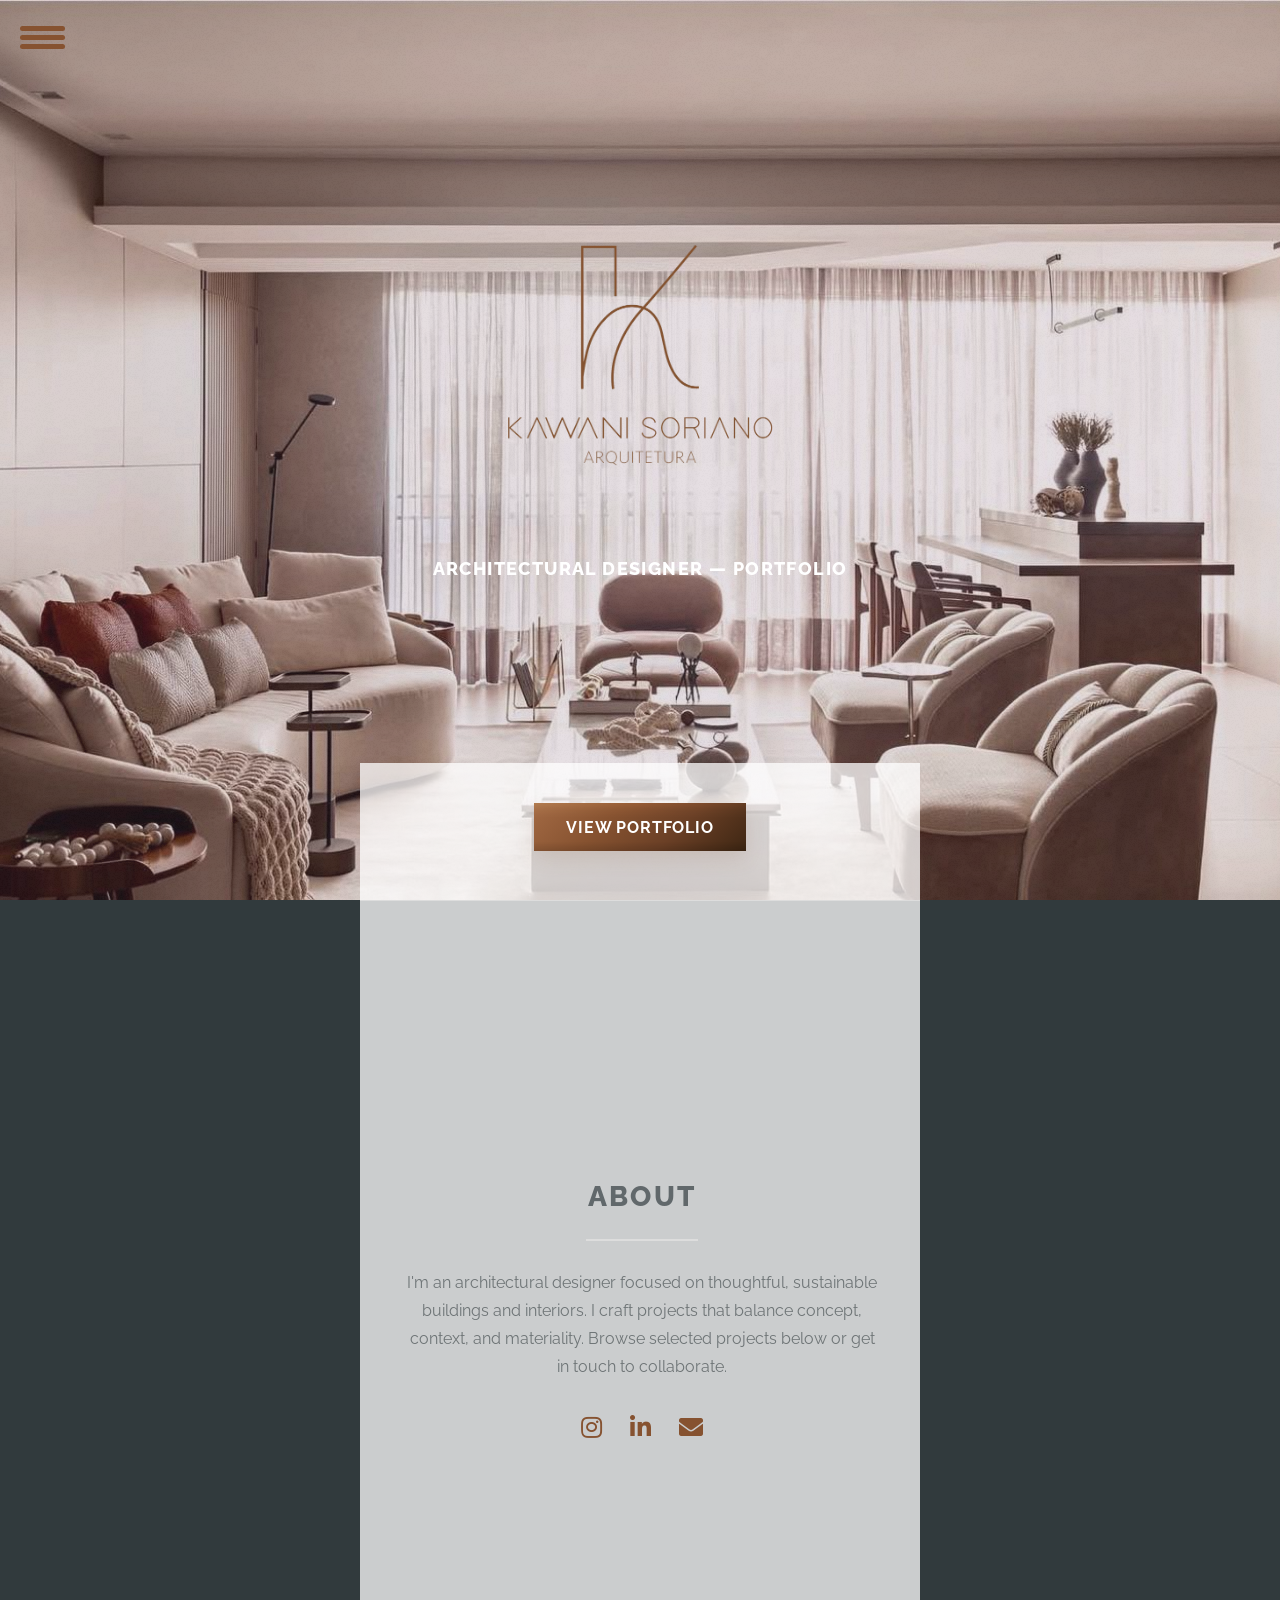
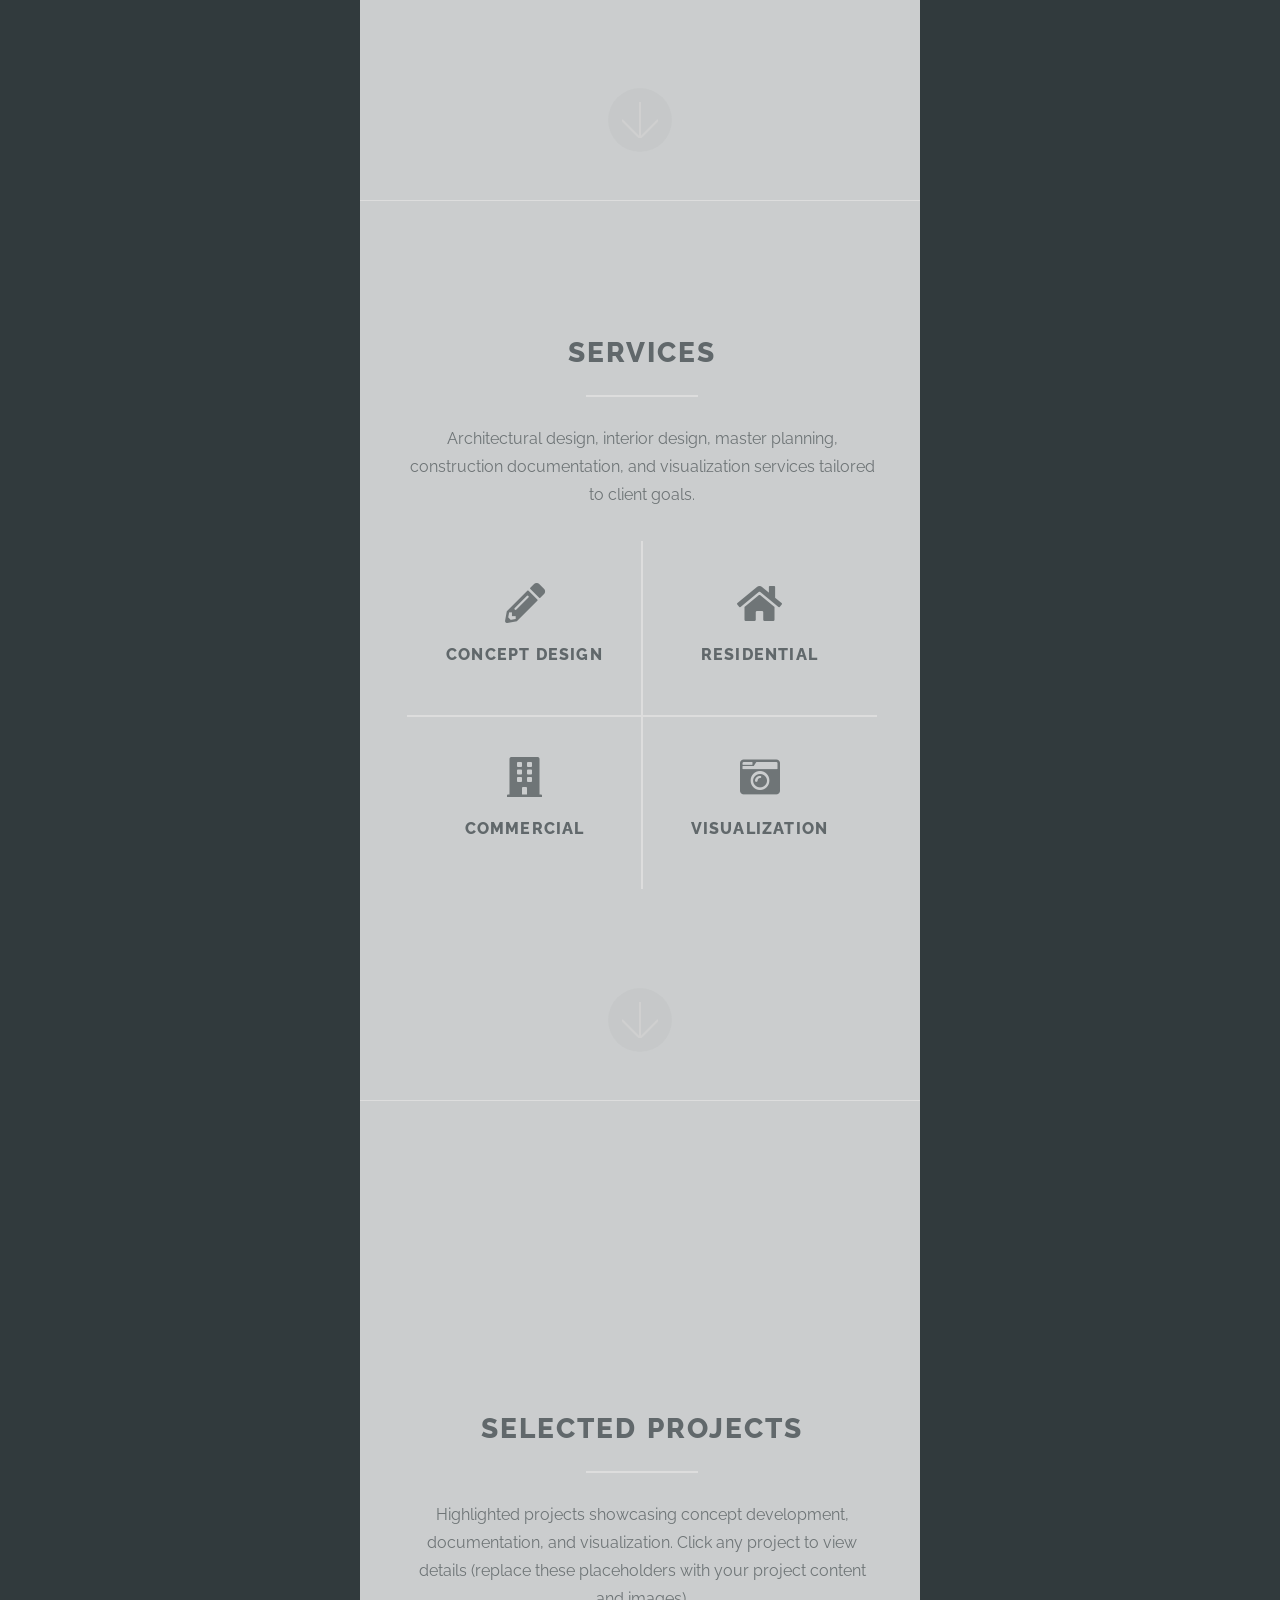
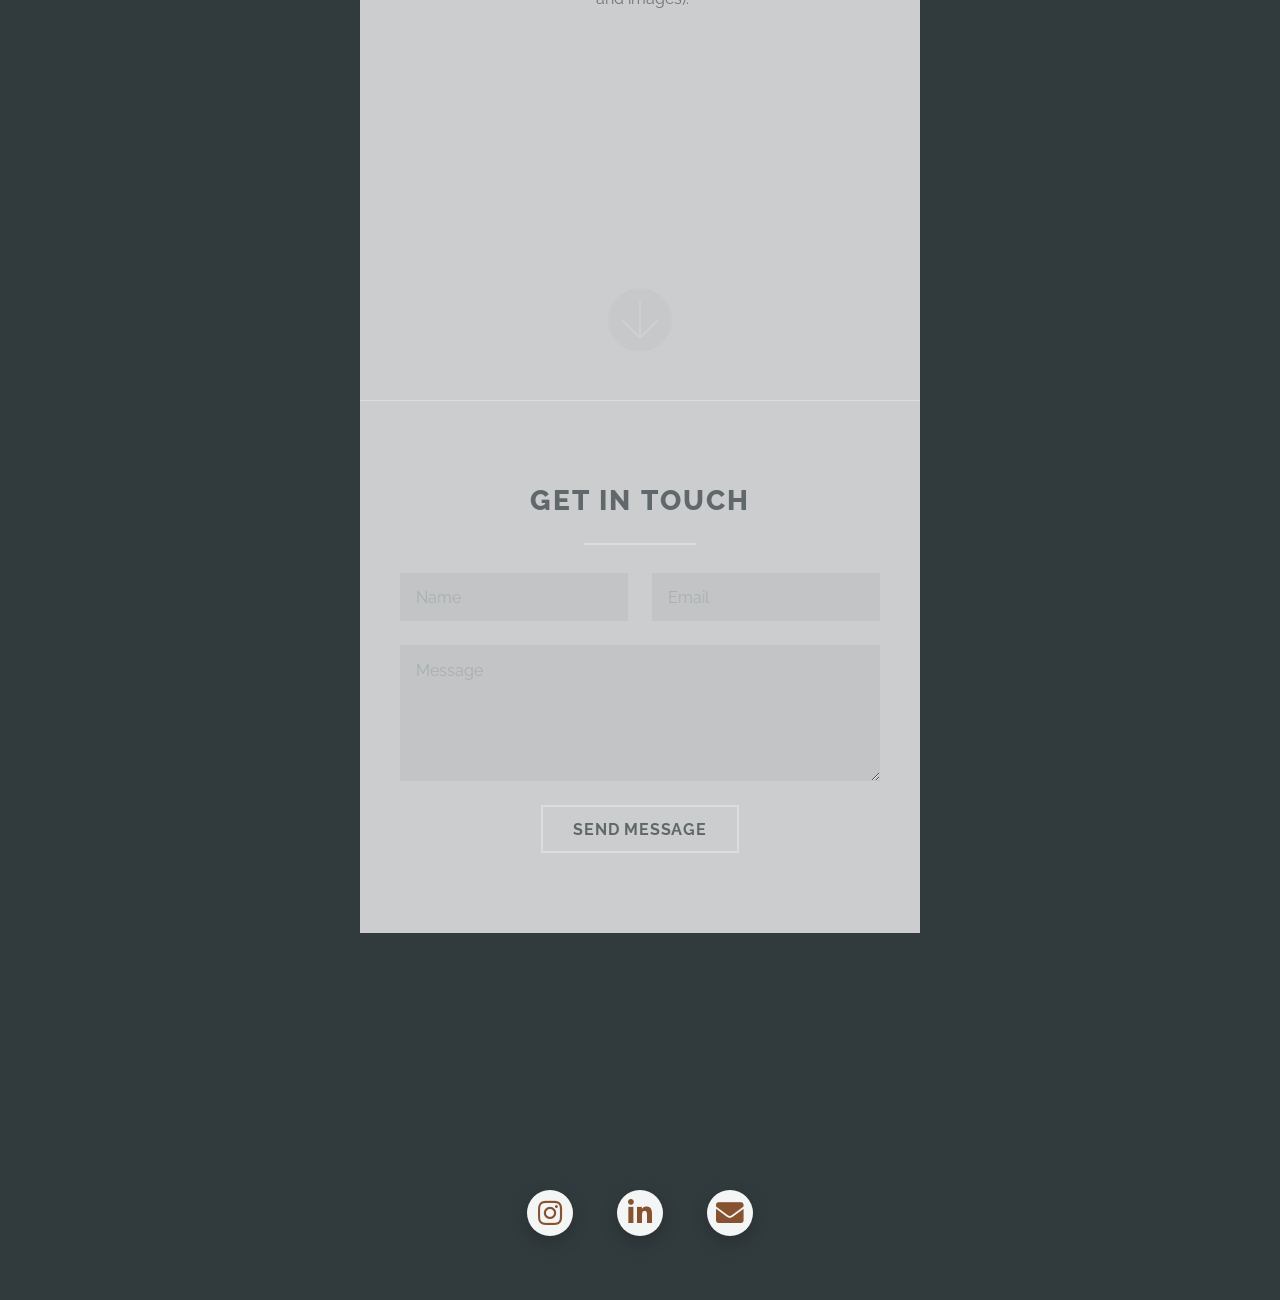
==== index.html @ 68c1e754 "Initial commit" ====
<!DOCTYPE HTML>
<!--
	Highlights by HTML5 UP
	html5up.net | @ajlkn
	Free for personal and commercial use under the CCA 3.0 license (html5up.net/license)
-->
<html>
	<head>
		<title>Kawani S. — Architecture Portfolio</title>
		<meta charset="utf-8" />
		<meta name="viewport" content="width=device-width, initial-scale=1, user-scalable=no" />
		<link rel="apple-touch-icon" sizes="180x180" href="/apple-touch-icon.png">
		<link rel="icon" type="image/png" sizes="32x32" href="/favicon-32x32.png">
		<link rel="icon" type="image/png" sizes="16x16" href="/favicon-16x16.png">
		<link rel="manifest" href="/site.webmanifest">
		<link rel="stylesheet" href="assets/css/main.css" />
	</head>
	<body class="is-preload">

		<!-- Top-left navigation (hamburger to expand) -->
		<div id="menu">
		  <div id="menu-bar" onclick="menuOnClick()">
		    <div id="bar1" class="bar"></div>
		    <div id="bar2" class="bar"></div>
		    <div id="bar3" class="bar"></div>
		  </div>
		  <nav class="nav" id="nav">
		    <ul>
		      <li><a href="#one">About</a></li>
		      <li><a href="#three">Projects</a></li>
		      <li><a href="#footer">Contacts</a></li>
		    </ul>
		  </nav>
		</div>

		<div class="menu-bg" id="menu-bg"></div>

		<!-- Header -->
			<section id="header">
				<header class="major">
					<img src="images/logo.png" alt="Kawani S. logo" class="logo" style="width:290px;max: width 290px;px;height:auto;" />
					<p>Architectural Designer — Portfolio</p>
				</header>
				<div class="container">
					<ul class="actions special">
						<li><a href="#one" class="button primary scrolly">View Portfolio</a></li>
					</ul>
				</div>
			</section>

		<!-- One -->
			<section id="one" class="main special">
				<div class="container">
					<span class="image fit primary"><img src="images/background2.jpeg" alt="" /></span>
					<div class="content">
						<header class="major">
							<h2>About</h2>
						</header>
						<p>I'm an architectural designer focused on thoughtful, sustainable buildings and interiors. I craft projects that balance concept, context, and materiality. Browse selected projects below or get in touch to collaborate.</p>
						<ul class="icons">
							<li><a href="https://www.instagram.com/kasorianoarquitetura/" class="icon brands alt fa-instagram" target="_blank" rel="noopener"><span class="label">Instagram</span></a></li>
							<li><a href="https://www.linkedin.com/in/kawani-s-4705ba17a/" class="icon brands alt fa-linkedin-in" target="_blank" rel="noopener"><span class="label">LinkedIn</span></a></li>
							<li><a href="mailto:kawanisorianoarquitetura@gmail.com" class="icon solid alt fa-envelope"><span class="label">Email</span></a></li>
						</ul>
					</div>
					<a href="#two" class="goto-next scrolly">Next</a>
				</div>
			</section>

		<!-- Two -->
			<section id="two" class="main special">
				<div class="container">
					<span class="image fit primary"><img src="images/background1.jpeg" alt="" /></span>
					<div class="content">
						<header class="major">
							<h2>Services</h2>
						</header>
						<p>Architectural design, interior design, master planning, construction documentation, and visualization services tailored to client goals.</p>
						<ul class="icons-grid">
							<li>
								<span class="icon solid major fa-pencil-alt"></span>
								<h3>Concept Design</h3>
							</li>
							<li>
								<span class="icon solid major fa-home"></span>
								<h3>Residential</h3>
							</li>
							<li>
								<span class="icon solid major fa-building"></span>
								<h3>Commercial</h3>
							</li>
							<li>
								<span class="icon solid major fa-camera-retro"></span>
								<h3>Visualization</h3>
							</li>
						</ul>
					</div>
					<a href="#three" class="goto-next scrolly">Next</a>
				</div>
			</section>

		<!-- Three -->
			<section id="three" class="main special">
				<div class="container">
					<span class="image fit primary"><img src="images/background3.jpeg" alt="" /></span>
					<div class="content">
						<header class="major">
							<h2>Selected Projects</h2>
						</header>
						<p>Highlighted projects showcasing concept development, documentation, and visualization. Click any project to view details (replace these placeholders with your project content and images).</p>
					</div>
					<a href="#footer" class="goto-next scrolly">Next</a>
				</div>
			</section>

		<!-- Four -->
		<!--
			<section id="four" class="main">
				<div class="container">
					<div class="content">
						<header class="major">
							<h2>Elements</h2>
						</header>
						<section>
							<h4>Text</h4>
							<p>This is <b>bold</b> and this is <strong>strong</strong>. This is <i>italic</i> and this is <em>emphasized</em>.
							This is <sup>superscript</sup> text and this is <sub>subscript</sub> text.
							This is <u>underlined</u> and this is code: <code>for (;;) { ... }</code>. Finally, <a href="#">this is a link</a>.</p>
							<hr />
							<header>
								<h4>Heading with a Subtitle</h4>
								<p>Lorem ipsum dolor sit amet nullam id egestas urna aliquam</p>
							</header>
							<p>Nunc lacinia ante nunc ac lobortis. Interdum adipiscing gravida odio porttitor sem non mi integer non faucibus ornare mi ut ante amet placerat aliquet. Volutpat eu sed ante lacinia sapien lorem accumsan varius montes viverra nibh in adipiscing blandit tempus accumsan.</p>
							<header>
								<h5>Heading with a Subtitle</h5>
								<p>Lorem ipsum dolor sit amet nullam id egestas urna aliquam</p>
							</header>
							<p>Nunc lacinia ante nunc ac lobortis. Interdum adipiscing gravida odio porttitor sem non mi integer non faucibus ornare mi ut ante amet placerat aliquet. Volutpat eu sed ante lacinia sapien lorem accumsan varius montes viverra nibh in adipiscing blandit tempus accumsan.</p>
							<hr />
							<h2>Heading Level 2</h2>
							<h3>Heading Level 3</h3>
							<h4>Heading Level 4</h4>
							<h5>Heading Level 5</h5>
							<h6>Heading Level 6</h6>
							<hr />
							<h5>Blockquote</h5>
							<blockquote>Fringilla nisl. Donec accumsan interdum nisi, quis tincidunt felis sagittis eget tempus euismod. Vestibulum ante ipsum primis in faucibus vestibulum. Blandit adipiscing eu felis iaculis volutpat ac adipiscing accumsan faucibus. Vestibulum ante ipsum primis in faucibus lorem ipsum dolor sit amet nullam adipiscing eu felis.</blockquote>
							<h5>Preformatted</h5>
							<pre><code>i = 0;

while (!deck.isInOrder()) {
  print 'Iteration ' + i;
  deck.shuffle();
  i++;
}

print 'It took ' + i + ' iterations to sort the deck.';</code></pre>
						</section>

						<section>
							<h4>Lists</h4>
							<div class="row">
								<div class="col-6 col-12-medium">
									<h5>Unordered</h5>
									<ul>
										<li>Dolor pulvinar etiam.</li>
										<li>Sagittis adipiscing.</li>
										<li>Felis enim feugiat.</li>
									</ul>
									<h5>Alternate</h5>
									<ul class="alt">
										<li>Dolor pulvinar etiam.</li>
										<li>Sagittis adipiscing.</li>
										<li>Felis enim feugiat.</li>
									</ul>
								</div>
								<div class="col-6 col-12-medium">
									<h5>Ordered</h5>
									<ol>
										<li>Dolor pulvinar etiam.</li>
										<li>Etiam vel felis viverra.</li>
										<li>Felis enim feugiat.</li>
										<li>Dolor pulvinar etiam.</li>
										<li>Etiam vel felis lorem.</li>
										<li>Felis enim et feugiat.</li>
									</ol>
									<h5>Icons</h5>
									<ul class="icons">
										<li><a href="#" class="icon brands fa-twitter"><span class="label">Twitter</span></a></li>
										<li><a href="#" class="icon brands fa-facebook-f"><span class="label">Facebook</span></a></li>
										<li><a href="#" class="icon brands fa-instagram"><span class="label">Instagram</span></a></li>
										<li><a href="#" class="icon brands fa-github"><span class="label">Github</span></a></li>
									</ul>
								</div>
							</div>
							<h5>Actions</h5>
							<ul class="actions">
								<li><a href="#" class="button primary">Default</a></li>
								<li><a href="#" class="button">Default</a></li>
							</ul>
							<ul class="actions small">
								<li><a href="#" class="button primary small">Small</a></li>
								<li><a href="#" class="button small">Small</a></li>
							</ul>
							<div class="row">
								<div class="col-6 col-12-small">
									<ul class="actions stacked">
										<li><a href="#" class="button primary">Default</a></li>
										<li><a href="#" class="button">Default</a></li>
									</ul>
								</div>
								<div class="col-6 col-12-small">
									<ul class="actions stacked">
										<li><a href="#" class="button primary small">Small</a></li>
										<li><a href="#" class="button small">Small</a></li>
									</ul>
								</div>
								<div class="col-6 col-12-small">
									<ul class="actions stacked">
										<li><a href="#" class="button primary fit">Default</a></li>
										<li><a href="#" class="button fit">Default</a></li>
									</ul>
								</div>
								<div class="col-6 col-12-small">
									<ul class="actions stacked">
										<li><a href="#" class="button primary small fit">Small</a></li>
										<li><a href="#" class="button small fit">Small</a></li>
									</ul>
								</div>
							</div>
						</section>

						<section>
							<h4>Table</h4>
							<h5>Default</h5>
							<div class="table-wrapper">
								<table>
									<thead>
										<tr>
											<th>Name</th>
											<th>Description</th>
											<th>Price</th>
										</tr>
									</thead>
									<tbody>
										<tr>
											<td>Item One</td>
											<td>Ante turpis integer aliquet porttitor.</td>
											<td>29.99</td>
										</tr>
										<tr>
											<td>Item Two</td>
											<td>Vis ac commodo adipiscing arcu aliquet.</td>
											<td>19.99</td>
										</tr>
										<tr>
											<td>Item Three</td>
											<td> Morbi faucibus arcu accumsan lorem.</td>
											<td>29.99</td>
										</tr>
										<tr>
											<td>Item Four</td>
											<td>Vitae integer tempus condimentum.</td>
											<td>19.99</td>
										</tr>
										<tr>
											<td>Item Five</td>
											<td>Ante turpis integer aliquet porttitor.</td>
											<td>29.99</td>
										</tr>
									</tbody>
									<tfoot>
										<tr>
											<td colspan="2"></td>
											<td>100.00</td>
										</tr>
									</tfoot>
								</table>
							</div>

							<h5>Alternate</h5>
							<div class="table-wrapper">
								<table class="alt">
									<thead>
										<tr>
											<th>Name</th>
											<th>Description</th>
											<th>Price</th>
										</tr>
									</thead>
									<tbody>
										<tr>
											<td>Item One</td>
											<td>Ante turpis integer aliquet porttitor.</td>
											<td>29.99</td>
										</tr>
										<tr>
											<td>Item Two</td>
											<td>Vis ac commodo adipiscing arcu aliquet.</td>
											<td>19.99</td>
										</tr>
										<tr>
											<td>Item Three</td>
											<td> Morbi faucibus arcu accumsan lorem.</td>
											<td>29.99</td>
										</tr>
										<tr>
											<td>Item Four</td>
											<td>Vitae integer tempus condimentum.</td>
											<td>19.99</td>
										</tr>
										<tr>
											<td>Item Five</td>
											<td>Ante turpis integer aliquet porttitor.</td>
											<td>29.99</td>
										</tr>
									</tbody>
									<tfoot>
										<tr>
											<td colspan="2"></td>
											<td>100.00</td>
										</tr>
									</tfoot>
								</table>
							</div>
						</section>

						<section>
							<h4>Buttons</h4>
							<ul class="actions">
								<li><a href="#" class="button primary">Primary</a></li>
								<li><a href="#" class="button">Default</a></li>
							</ul>
							<ul class="actions">
								<li><a href="#" class="button">Default</a></li>
								<li><a href="#" class="button small">Small</a></li>
							</ul>
							<ul class="actions fit">
								<li><a href="#" class="button primary fit">Fit</a></li>
								<li><a href="#" class="button fit">Fit</a></li>
							</ul>
							<ul class="actions fit small">
								<li><a href="#" class="button primary fit small">Fit + Small</a></li>
								<li><a href="#" class="button fit small">Fit + Small</a></li>
							</ul>
							<ul class="actions">
								<li><a href="#" class="button primary icon solid fa-download">Icon</a></li>
								<li><a href="#" class="button icon solid fa-download">Icon</a></li>
							</ul>
							<ul class="actions">
								<li><span class="button primary disabled">Disabled</span></li>
								<li><span class="button disabled">Disabled</span></li>
							</ul>
						</section>

						<section>
							<h4>Form</h4>
							<form method="post" action="#">
								<div class="row gtr-uniform">
									<div class="col-6 col-12-xsmall">
										<input type="text" name="demo-name" id="demo-name" value="" placeholder="Name" />
									</div>
									<div class="col-6 col-12-xsmall">
										<input type="email" name="demo-email" id="demo-email" value="" placeholder="Email" />
									</div>
									<div class="col-12">
										<select name="demo-category" id="demo-category">
											<option value="">- Category -</option>
											<option value="1">Manufacturing</option>
											<option value="1">Shipping</option>
											<option value="1">Administration</option>
											<option value="1">Human Resources</option>
										</select>
									</div>
									<div class="col-4 col-12-small">
										<input type="radio" id="demo-priority-low" name="demo-priority" checked>
										<label for="demo-priority-low">Low</label>
									</div>
									<div class="col-4 col-12-small">
										<input type="radio" id="demo-priority-normal" name="demo-priority">
										<label for="demo-priority-normal">Normal</label>
									</div>
									<div class="col-4 col-12-small">
										<input type="radio" id="demo-priority-high" name="demo-priority">
										<label for="demo-priority-high">High</label>
									</div>
									<div class="col-6 col-12-small">
										<input type="checkbox" id="demo-copy" name="demo-copy">
										<label for="demo-copy">Email me a copy</label>
									</div>
									<div class="col-6 col-12-small">
										<input type="checkbox" id="demo-human" name="demo-human" checked>
										<label for="demo-human">Not a robot</label>
									</div>
									<div class="col-12">
										<textarea name="demo-message" id="demo-message" placeholder="Enter your message" rows="6"></textarea>
									</div>
									<div class="col-12">
										<ul class="actions">
											<li><input type="submit" value="Send Message" class="primary" /></li>
											<li><input type="reset" value="Reset" /></li>
										</ul>
									</div>
								</div>
							</form>
						</section>

						<section>
							<h4>Image</h4>
							<h5>Fit</h5>
							<div class="box alt">
								<div class="row gtr-uniform gtr-50">
									<div class="col-12"><span class="image fit"><img src="images/pic04.jpg" alt="" /></span></div>
									<div class="col-4"><span class="image fit"><img src="images/pic04.jpg" alt="" /></span></div>
									<div class="col-4"><span class="image fit"><img src="images/pic04.jpg" alt="" /></span></div>
									<div class="col-4"><span class="image fit"><img src="images/pic04.jpg" alt="" /></span></div>
									<div class="col-4"><span class="image fit"><img src="images/pic04.jpg" alt="" /></span></div>
									<div class="col-4"><span class="image fit"><img src="images/pic04.jpg" alt="" /></span></div>
									<div class="col-4"><span class="image fit"><img src="images/pic04.jpg" alt="" /></span></div>
									<div class="col-4"><span class="image fit"><img src="images/pic04.jpg" alt="" /></span></div>
									<div class="col-4"><span class="image fit"><img src="images/pic04.jpg" alt="" /></span></div>
									<div class="col-4"><span class="image fit"><img src="images/pic04.jpg" alt="" /></span></div>
								</div>
							</div>
							<h5>Left &amp; Right</h5>
							<p><span class="image left"><img src="images/pic05.jpg" alt="" /></span>Fringilla nisl. Donec accumsan interdum nisi, quis tincidunt felis sagittis eget. tempus euismod. Vestibulum ante ipsum primis in faucibus vestibulum. Blandit adipiscing eu felis iaculis volutpat ac adipiscing accumsan eu faucibus. Integer ac pellentesque praesent tincidunt felis sagittis eget. tempus euismod. Vestibulum ante ipsum primis in faucibus vestibulum. Blandit adipiscing eu felis iaculis volutpat ac adipiscing accumsan eu faucibus. Integer ac pellentesque praesent. Donec accumsan interdum nisi, quis tincidunt felis sagittis eget. tempus euismod. Vestibulum ante ipsum primis in faucibus vestibulum. Blandit adipiscing eu felis iaculis volutpat ac adipiscing accumsan eu faucibus. Integer ac pellentesque praesent tincidunt felis sagittis eget. tempus euismod. Vestibulum ante ipsum primis in faucibus vestibulum. Blandit adipiscing eu felis iaculis volutpat ac adipiscing accumsan eu faucibus. Integer ac pellentesque praesent.</p>
							<p><span class="image right"><img src="images/pic05.jpg" alt="" /></span>Fringilla nisl. Donec accumsan interdum nisi, quis tincidunt felis sagittis eget. tempus euismod. Vestibulum ante ipsum primis in faucibus vestibulum. Blandit adipiscing eu felis iaculis volutpat ac adipiscing accumsan eu faucibus. Integer ac pellentesque praesent tincidunt felis sagittis eget. tempus euismod. Vestibulum ante ipsum primis in faucibus vestibulum. Blandit adipiscing eu felis iaculis volutpat ac adipiscing accumsan eu faucibus. Integer ac pellentesque praesent. Donec accumsan interdum nisi, quis tincidunt felis sagittis eget. tempus euismod. Vestibulum ante ipsum primis in faucibus vestibulum. Blandit adipiscing eu felis iaculis volutpat ac adipiscing accumsan eu faucibus. Integer ac pellentesque praesent tincidunt felis sagittis eget. tempus euismod. Vestibulum ante ipsum primis in faucibus vestibulum. Blandit adipiscing eu felis iaculis volutpat ac adipiscing accumsan eu faucibus. Integer ac pellentesque praesent.</p>
						</section>

					</div>
					<a href="#footer" class="goto-next scrolly">Next</a>
				</div>
			</section>
		-->

		<!-- Footer -->
			<section id="footer">
				<div class="container">
					<header class="major">
						<h2>Get in touch</h2>
					</header>
					<form method="POST" action="https://formspree.io/f/mbdlnwde">
						<div class="row gtr-uniform">
							<div class="col-6 col-12-xsmall"><input type="text" name="name" id="name" placeholder="Name" required /></div>
							<div class="col-6 col-12-xsmall"><input type="email" name="email" id="email" placeholder="Email" required /></div>
							<div class="col-12"><textarea name="message" id="message" placeholder="Message" rows="4" required></textarea></div>
							<div class="col-12">
								<ul class="actions special">
									<li><input type="submit" value="Send Message" class="primary" /></li>
								</ul>
							</div>
						</div>
					</form>
				</div>
					<footer>
					<ul class="icons">
						<li><a href="https://www.instagram.com/kasorianoarquitetura/" class="icon brands alt fa-instagram" target="_blank" rel="noopener"><span class="label">Instagram</span></a></li>
						<li><a href="https://www.linkedin.com/in/kawani-s-4705ba17a/" class="icon brands alt fa-linkedin-in" target="_blank" rel="noopener"><span class="label">LinkedIn</span></a></li>
						<li><a href="mailto:kawanisorianoarquitetura@gmail.com" class="icon solid alt fa-envelope"><span class="label">Email</span></a></li>
					</ul>
					<ul class="copyright">
					
				</footer>
			</section>

		<!-- Scripts -->
			<script src="assets/js/jquery.min.js"></script>
			<script src="assets/js/jquery.scrollex.min.js"></script>
			<script src="assets/js/jquery.scrolly.min.js"></script>
			<script src="assets/js/browser.min.js"></script>
			<script src="assets/js/breakpoints.min.js"></script>
			<script src="assets/js/util.js"></script>
			<script src="assets/js/main.js"></script>

	</body>
</html>
---- assets/css/main.css ----
@import url("fontawesome-all.min.css");
@import url("https://fonts.googleapis.com/css?family=Raleway:400,400italic,700,800");

/*
	Highlights by HTML5 UP
	html5up.net | @ajlkn
	Free for personal and commercial use under the CCA 3.0 license (html5up.net/license)
*/

html, body, div, span, applet, object,
iframe, h1, h2, h3, h4, h5, h6, p, blockquote,
pre, a, abbr, acronym, address, big, cite,
code, del, dfn, em, img, ins, kbd, q, s, samp,
small, strike, strong, sub, sup, tt, var, b,
u, i, center, dl, dt, dd, ol, ul, li, fieldset,
form, label, legend, table, caption, tbody,
tfoot, thead, tr, th, td, article, aside,
canvas, details, embed, figure, figcaption,
footer, header, hgroup, menu, nav, output, ruby,
section, summary, time, mark, audio, video {
	margin: 0;
	padding: 0;
	border: 0;
	font-size: 100%;
	font: inherit;
	vertical-align: baseline;}

article, aside, details, figcaption, figure,
footer, header, hgroup, menu, nav, section {
	display: block;}

body {
	line-height: 1;
}

/* Footer social icons: high contrast circular buttons */
section#footer footer ul.icons {
	text-align: center;
	margin-top: 1rem;
}
section#footer footer ul.icons li {
	display: inline-block;
	margin: 0 0.5rem;
}
section#footer footer ul.icons a {
	display: inline-flex;
	align-items: center;
	justify-content: center;
	width: 46px;
	height: 46px;
	border-radius: 50%;
	background: rgba(255,255,255,0.95);
	color: #865230; /* brand brown for the icon */
	box-shadow: 0 6px 18px rgba(0,0,0,0.18);
	font-size: 1.15rem;
	transition: transform 0.18s ease, box-shadow 0.18s ease, background 0.18s ease;
}
section#footer footer ul.icons a:hover,
section#footer footer ul.icons a:focus {
	transform: translateY(-4px);
	box-shadow: 0 10px 26px rgba(0,0,0,0.22);
	background: #ffffff;
	color: #5a2f1d;
}
section#footer footer ul.icons a .label { display: none; }


ol, ul {
	list-style: none;
}

blockquote, q {
	quotes: none;
}

	blockquote:before, blockquote:after, q:before, q:after {
		content: '';
		content: none;
	}


table {
	border-collapse: collapse;
	border-spacing: 0;
}

body {
	-webkit-text-size-adjust: none;
}

mark {
	background-color: transparent;
	color: inherit;
}

input::-moz-focus-inner {
	border: 0;
	padding: 0;
}

input, select, textarea {
	-moz-appearance: none;
	-webkit-appearance: none;
	-ms-appearance: none;
	appearance: none;
}

/* Basic */

	html {
		box-sizing: border-box;
	}

	*, *:before, *:after {
		box-sizing: inherit;
	}

	html {
		background-color: #313a3d;
		background-attachment: fixed,						fixed;
		background-image: url("images/overlay.png"), url("../../images/background2.jpeg");
		background-position: top left,					center center;
		background-repeat: repeat,						none;
		background-size: auto,						cover;
	}

	html.is-preload *, html.is-preload *:before, html.is-preload *:after {
		-moz-animation: none !important;
		-webkit-animation: none !important;
		-ms-animation: none !important;
		animation: none !important;
		-moz-transition: none !important;
		-webkit-transition: none !important;
		-ms-transition: none !important;
		transition: none !important;
	}

	html.is-touch {
		height: 100vh;
		overflow: hidden;
	}

		html.is-touch #wrapper {
			-webkit-backface-visibility: hidden;
			-webkit-overflow-scrolling: touch;
			-webkit-transform: translate3d(0, 0, 0);
			height: 100vh;
			overflow: auto;
		}

	body, input, select, textarea {
		color: #6f7577;
		font-family: "Raleway", "Helvetica", sans-serif;
		font-size: 15pt;
		font-weight: 400;
		line-height: 1.75em;
	}

	a {
		-moz-transition: color 0.2s ease-in-out, border-bottom-color 0.2s ease-in-out;
		-webkit-transition: color 0.2s ease-in-out, border-bottom-color 0.2s ease-in-out;
		-ms-transition: color 0.2s ease-in-out, border-bottom-color 0.2s ease-in-out;
		transition: color 0.2s ease-in-out, border-bottom-color 0.2s ease-in-out;
		border-bottom: dotted 1px;
		color: #865230;
		text-decoration: none;
	}

		a:hover {
			border-bottom-color: transparent !important;
			color: #865230 !important;
			text-decoration: none;
		}

	strong, b {
		color: #61686b;
		font-weight: 700;
	}

	em, i {
		font-style: italic;
	}

	p {
		margin: 0 0 2em 0;
	}

	h1, h2, h3, h4, h5, h6 {
		color: #61686b;
		font-weight: 800;
		letter-spacing: 0.075em;
		line-height: 1em;
		margin: 0 0 1em 0;
		text-transform: uppercase;
	}

		h1 a, h2 a, h3 a, h4 a, h5 a, h6 a {
			color: inherit;
			text-decoration: none;
		}

	h2 {
		font-size: 1.75em;
		line-height: 1.5em;
	}

	h3 {
		font-size: 1em;
		line-height: 1.5em;
	}

	h4 {
		font-size: 0.9em;
		line-height: 1.5em;
	}

	h5 {
		font-size: 0.8em;
		line-height: 1.5em;
	}

	h6 {
		font-size: 0.7em;
		line-height: 1.5em;
	}

	sub {
		font-size: 0.8em;
		position: relative;
		top: 0.5em;
	}

	sup {
		font-size: 0.8em;
		position: relative;
		top: -0.5em;
	}

	hr {
		border: 0;
		border-bottom: solid 1px #dddddd;
		margin: 2em 0;
	}

		hr.major {
			margin: 3em 0;
		}

	blockquote {
		border-left: solid 6px #dddddd;
		font-style: italic;
		margin: 0 0 2em 0;
		padding: 0.5em 0 0.5em 1.5em;
	}

	code {
		background: rgba(144, 144, 144, 0.075);
		font-family: "Courier New", monospace;
		font-size: 0.9em;
		margin: 0 0.25em;
		padding: 0.25em 0.65em;
	}

	pre {
		-webkit-overflow-scrolling: touch;
		font-family: "Courier New", monospace;
		font-size: 0.9em;
		margin: 0 0 2em 0;
	}

		pre code {
			display: block;
			line-height: 1.75em;
			padding: 1em 1.5em;
			overflow-x: auto;
		}

	.align-left {
		text-align: left;
	}

	.align-center {
		text-align: center;
	}

	.align-right {
		text-align: right;
	}

/* Container */

	.container {
		margin: 0 auto;
		max-width: calc(100% - 4em);
		width: 35em;
	}

		.container.xsmall {
			width: 8.75em;
		}

		.container.small {
			width: 17.5em;
		}

		.container.medium {
			width: 26.25em;
		}

		.container.large {
			width: 43.75em;
		}

		.container.xlarge {
			width: 52.5em;
		}

		.container.max {
			width: 100%;
		}

		@media screen and (max-width: 980px) {

			.container {
				width: 80% !important;
				max-width: 100% !important;
			}

		}

		@media screen and (max-width: 480px) {

			.container {
				width: 100% !important;
			}

		}

/* Row */

	.row {
		display: flex;
		flex-wrap: wrap;
		box-sizing: border-box;
		align-items: stretch;
	}

		.row > * {
			box-sizing: border-box;
		}

		.row.gtr-uniform > * > :last-child {
			margin-bottom: 0;
		}

		.row.aln-left {
			justify-content: flex-start;
		}

		.row.aln-center {
			justify-content: center;
		}

		.row.aln-right {
			justify-content: flex-end;
		}

		.row.aln-top {
			align-items: flex-start;
		}

		.row.aln-middle {
			align-items: center;
		}

		.row.aln-bottom {
			align-items: flex-end;
		}

		.row > .imp {
			order: -1;
		}

		.row > .col-1 {
			width: 8.33333%;
		}

		.row > .off-1 {
			margin-left: 8.33333%;
		}

		.row > .col-2 {
			width: 16.66667%;
		}

		.row > .off-2 {
			margin-left: 16.66667%;
		}

		.row > .col-3 {
			width: 25%;
		}

		.row > .off-3 {
			margin-left: 25%;
		}

		.row > .col-4 {
			width: 33.33333%;
		}

		.row > .off-4 {
			margin-left: 33.33333%;
		}

		.row > .col-5 {
			width: 41.66667%;
		}

		.row > .off-5 {
			margin-left: 41.66667%;
		}

		.row > .col-6 {
			width: 50%;
		}

/* Logo sizing */
header.major .logo {
	display: block;
	max-width: 360px;
	width: 70%;
	height: auto;
	margin: 0 auto 0.5em auto;
}

		.row > .off-6 {
			margin-left: 50%;
		}

		.row > .col-7 {
			width: 58.33333%;
		}

		.row > .off-7 {
			margin-left: 58.33333%;
		}

		.row > .col-8 {
			width: 66.66667%;
		}

		.row > .off-8 {
			margin-left: 66.66667%;
		}

		.row > .col-9 {
			width: 75%;
		}

		.row > .off-9 {
			margin-left: 75%;
		}

		.row > .col-10 {
			width: 83.33333%;
		}

		.row > .off-10 {
			margin-left: 83.33333%;
		}

		.row > .col-11 {
			width: 91.66667%;
		}

		.row > .off-11 {
			margin-left: 91.66667%;
		}

		.row > .col-12 {
			width: 100%;
		}

		.row > .off-12 {
			margin-left: 100%;
		}

		.row.gtr-0 {
			margin-top: 0;
			margin-left: 0em;
		}

			.row.gtr-0 > * {
				padding: 0 0 0 0em;
			}

			.row.gtr-0.gtr-uniform {
				margin-top: 0em;
			}

				.row.gtr-0.gtr-uniform > * {
					padding-top: 0em;
				}

		.row.gtr-25 {
			margin-top: 0;
			margin-left: -0.375em;
		}

			.row.gtr-25 > * {
				padding: 0 0 0 0.375em;
			}

			.row.gtr-25.gtr-uniform {
				margin-top: -0.375em;
			}

				.row.gtr-25.gtr-uniform > * {
					padding-top: 0.375em;
				}

		.row.gtr-50 {
			margin-top: 0;
			margin-left: -0.75em;
		}

			.row.gtr-50 > * {
				padding: 0 0 0 0.75em;
			}

			.row.gtr-50.gtr-uniform {
				margin-top: -0.75em;
			}

				.row.gtr-50.gtr-uniform > * {
					padding-top: 0.75em;
				}

		.row {
			margin-top: 0;
			margin-left: -1.5em;
		}

			.row > * {
				padding: 0 0 0 1.5em;
			}

			.row.gtr-uniform {
				margin-top: -1.5em;
			}

				.row.gtr-uniform > * {
					padding-top: 1.5em;
				}

		.row.gtr-150 {
			margin-top: 0;
			margin-left: -2.25em;
		}

			.row.gtr-150 > * {
				padding: 0 0 0 2.25em;
			}

			.row.gtr-150.gtr-uniform {
				margin-top: -2.25em;
			}

				.row.gtr-150.gtr-uniform > * {
					padding-top: 2.25em;
				}

		.row.gtr-200 {
			margin-top: 0;
			margin-left: -3em;
		}

			.row.gtr-200 > * {
				padding: 0 0 0 3em;
			}

			.row.gtr-200.gtr-uniform {
				margin-top: -3em;
			}

				.row.gtr-200.gtr-uniform > * {
					padding-top: 3em;
				}

		@media screen and (max-width: 1680px) {

			.row {
				display: flex;
				flex-wrap: wrap;
				box-sizing: border-box;
				align-items: stretch;
			}

				.row > * {
					box-sizing: border-box;
				}

				.row.gtr-uniform > * > :last-child {
					margin-bottom: 0;
				}

				.row.aln-left {
					justify-content: flex-start;
				}

				.row.aln-center {
					justify-content: center;
				}

				.row.aln-right {
					justify-content: flex-end;
				}

				.row.aln-top {
					align-items: flex-start;
				}

				.row.aln-middle {
					align-items: center;
				}

				.row.aln-bottom {
					align-items: flex-end;
				}

				.row > .imp-large {
					order: -1;
				}

				.row > .col-1-large {
					width: 8.33333%;
				}

				.row > .off-1-large {
					margin-left: 8.33333%;
				}

				.row > .col-2-large {
					width: 16.66667%;
				}

				.row > .off-2-large {
					margin-left: 16.66667%;
				}

				.row > .col-3-large {
					width: 25%;
				}

				.row > .off-3-large {
					margin-left: 25%;
				}

				.row > .col-4-large {
					width: 33.33333%;
				}

				.row > .off-4-large {
					margin-left: 33.33333%;
				}

				.row > .col-5-large {
					width: 41.66667%;
				}

				.row > .off-5-large {
					margin-left: 41.66667%;
				}

				.row > .col-6-large {
					width: 50%;
				}

				.row > .off-6-large {
					margin-left: 50%;
				}

				.row > .col-7-large {
					width: 58.33333%;
				}

				.row > .off-7-large {
					margin-left: 58.33333%;
				}

				.row > .col-8-large {
					width: 66.66667%;
				}

				.row > .off-8-large {
					margin-left: 66.66667%;
				}

				.row > .col-9-large {
					width: 75%;
				}

				.row > .off-9-large {
					margin-left: 75%;
				}

				.row > .col-10-large {
					width: 83.33333%;
				}

				.row > .off-10-large {
					margin-left: 83.33333%;
				}

				.row > .col-11-large {
					width: 91.66667%;
				}

				.row > .off-11-large {
					margin-left: 91.66667%;
				}

				.row > .col-12-large {
					width: 100%;
				}

				.row > .off-12-large {
					margin-left: 100%;
				}

				.row.gtr-0 {
					margin-top: 0;
					margin-left: 0em;
				}

					.row.gtr-0 > * {
						padding: 0 0 0 0em;
					}

					.row.gtr-0.gtr-uniform {
						margin-top: 0em;
					}

						.row.gtr-0.gtr-uniform > * {
							padding-top: 0em;
						}

				.row.gtr-25 {
					margin-top: 0;
					margin-left: -0.375em;
				}

					.row.gtr-25 > * {
						padding: 0 0 0 0.375em;
					}

					.row.gtr-25.gtr-uniform {
						margin-top: -0.375em;
					}

						.row.gtr-25.gtr-uniform > * {
							padding-top: 0.375em;
						}

				.row.gtr-50 {
					margin-top: 0;
					margin-left: -0.75em;
				}

					.row.gtr-50 > * {
						padding: 0 0 0 0.75em;
					}

					.row.gtr-50.gtr-uniform {
						margin-top: -0.75em;
					}

						.row.gtr-50.gtr-uniform > * {
							padding-top: 0.75em;
						}

				.row {
					margin-top: 0;
					margin-left: -1.5em;
				}

					.row > * {
						padding: 0 0 0 1.5em;
					}

					.row.gtr-uniform {
						margin-top: -1.5em;
					}

						.row.gtr-uniform > * {
							padding-top: 1.5em;
						}

				.row.gtr-150 {
					margin-top: 0;
					margin-left: -2.25em;
				}

					.row.gtr-150 > * {
						padding: 0 0 0 2.25em;
					}

					.row.gtr-150.gtr-uniform {
						margin-top: -2.25em;
					}

						.row.gtr-150.gtr-uniform > * {
							padding-top: 2.25em;
						}

				.row.gtr-200 {
					margin-top: 0;
					margin-left: -3em;
				}

					.row.gtr-200 > * {
						padding: 0 0 0 3em;
					}

					.row.gtr-200.gtr-uniform {
						margin-top: -3em;
					}

						.row.gtr-200.gtr-uniform > * {
							padding-top: 3em;
						}

		}

		@media screen and (max-width: 980px) {

			.row {
				display: flex;
				flex-wrap: wrap;
				box-sizing: border-box;
				align-items: stretch;
			}

				.row > * {
					box-sizing: border-box;
				}

				.row.gtr-uniform > * > :last-child {
					margin-bottom: 0;
				}

				.row.aln-left {
					justify-content: flex-start;
				}

				.row.aln-center {
					justify-content: center;
				}

				.row.aln-right {
					justify-content: flex-end;
				}

				.row.aln-top {
					align-items: flex-start;
				}

				.row.aln-middle {
					align-items: center;
				}

				.row.aln-bottom {
					align-items: flex-end;
				}

				.row > .imp-medium {
					order: -1;
				}

				.row > .col-1-medium {
					width: 8.33333%;
				}

				.row > .off-1-medium {
					margin-left: 8.33333%;
				}

				.row > .col-2-medium {
					width: 16.66667%;
				}

				.row > .off-2-medium {
					margin-left: 16.66667%;
				}

				.row > .col-3-medium {
					width: 25%;
				}

				.row > .off-3-medium {
					margin-left: 25%;
				}

				.row > .col-4-medium {
					width: 33.33333%;
				}

				.row > .off-4-medium {
					margin-left: 33.33333%;
				}

				.row > .col-5-medium {
					width: 41.66667%;
				}

				.row > .off-5-medium {
					margin-left: 41.66667%;
				}

				.row > .col-6-medium {
					width: 50%;
				}

				.row > .off-6-medium {
					margin-left: 50%;
				}

				.row > .col-7-medium {
					width: 58.33333%;
				}

				.row > .off-7-medium {
					margin-left: 58.33333%;
				}

				.row > .col-8-medium {
					width: 66.66667%;
				}

				.row > .off-8-medium {
					margin-left: 66.66667%;
				}

				.row > .col-9-medium {
					width: 75%;
				}

				.row > .off-9-medium {
					margin-left: 75%;
				}

				.row > .col-10-medium {
					width: 83.33333%;
				}

				.row > .off-10-medium {
					margin-left: 83.33333%;
				}

				.row > .col-11-medium {
					width: 91.66667%;
				}

				.row > .off-11-medium {
					margin-left: 91.66667%;
				}

				.row > .col-12-medium {
					width: 100%;
				}

				.row > .off-12-medium {
					margin-left: 100%;
				}

				.row.gtr-0 {
					margin-top: 0;
					margin-left: 0em;
				}

					.row.gtr-0 > * {
						padding: 0 0 0 0em;
					}

					.row.gtr-0.gtr-uniform {
						margin-top: 0em;
					}

						.row.gtr-0.gtr-uniform > * {
							padding-top: 0em;
						}

				.row.gtr-25 {
					margin-top: 0;
					margin-left: -0.375em;
				}

					.row.gtr-25 > * {
						padding: 0 0 0 0.375em;
					}

					.row.gtr-25.gtr-uniform {
						margin-top: -0.375em;
					}

						.row.gtr-25.gtr-uniform > * {
							padding-top: 0.375em;
						}

				.row.gtr-50 {
					margin-top: 0;
					margin-left: -0.75em;
				}

					.row.gtr-50 > * {
						padding: 0 0 0 0.75em;
					}

					.row.gtr-50.gtr-uniform {
						margin-top: -0.75em;
					}

						.row.gtr-50.gtr-uniform > * {
							padding-top: 0.75em;
						}

				.row {
					margin-top: 0;
					margin-left: -1.5em;
				}

					.row > * {
						padding: 0 0 0 1.5em;
					}

					.row.gtr-uniform {
						margin-top: -1.5em;
					}

						.row.gtr-uniform > * {
							padding-top: 1.5em;
						}

				.row.gtr-150 {
					margin-top: 0;
					margin-left: -2.25em;
				}

					.row.gtr-150 > * {
						padding: 0 0 0 2.25em;
					}

					.row.gtr-150.gtr-uniform {
						margin-top: -2.25em;
					}

						.row.gtr-150.gtr-uniform > * {
							padding-top: 2.25em;
						}

				.row.gtr-200 {
					margin-top: 0;
					margin-left: -3em;
				}

					.row.gtr-200 > * {
						padding: 0 0 0 3em;
					}

					.row.gtr-200.gtr-uniform {
						margin-top: -3em;
					}

						.row.gtr-200.gtr-uniform > * {
							padding-top: 3em;
						}

		}

		@media screen and (max-width: 736px) {

			.row {
				display: flex;
				flex-wrap: wrap;
				box-sizing: border-box;
				align-items: stretch;
			}

				.row > * {
					box-sizing: border-box;
				}

				.row.gtr-uniform > * > :last-child {
					margin-bottom: 0;
				}

				.row.aln-left {
					justify-content: flex-start;
				}

				.row.aln-center {
					justify-content: center;
				}

				.row.aln-right {
					justify-content: flex-end;
				}

				.row.aln-top {
					align-items: flex-start;
				}

				.row.aln-middle {
					align-items: center;
				}

				.row.aln-bottom {
					align-items: flex-end;
				}

				.row > .imp-small {
					order: -1;
				}

				.row > .col-1-small {
					width: 8.33333%;
				}

				.row > .off-1-small {
					margin-left: 8.33333%;
				}

				.row > .col-2-small {
					width: 16.66667%;
				}

				.row > .off-2-small {
					margin-left: 16.66667%;
				}

				.row > .col-3-small {
					width: 25%;
				}

				.row > .off-3-small {
					margin-left: 25%;
				}

				.row > .col-4-small {
					width: 33.33333%;
				}

				.row > .off-4-small {
					margin-left: 33.33333%;
				}

				.row > .col-5-small {
					width: 41.66667%;
				}

				.row > .off-5-small {
					margin-left: 41.66667%;
				}

				.row > .col-6-small {
					width: 50%;
				}

				.row > .off-6-small {
					margin-left: 50%;
				}

				.row > .col-7-small {
					width: 58.33333%;
				}

				.row > .off-7-small {
					margin-left: 58.33333%;
				}

				.row > .col-8-small {
					width: 66.66667%;
				}

				.row > .off-8-small {
					margin-left: 66.66667%;
				}

				.row > .col-9-small {
					width: 75%;
				}

				.row > .off-9-small {
					margin-left: 75%;
				}

				.row > .col-10-small {
					width: 83.33333%;
				}

				.row > .off-10-small {
					margin-left: 83.33333%;
				}

				.row > .col-11-small {
					width: 91.66667%;
				}

				.row > .off-11-small {
					margin-left: 91.66667%;
				}

				.row > .col-12-small {
					width: 100%;
				}

				.row > .off-12-small {
					margin-left: 100%;
				}

				.row.gtr-0 {
					margin-top: 0;
					margin-left: 0em;
				}

					.row.gtr-0 > * {
						padding: 0 0 0 0em;
					}

					.row.gtr-0.gtr-uniform {
						margin-top: 0em;
					}

						.row.gtr-0.gtr-uniform > * {
							padding-top: 0em;
						}

				.row.gtr-25 {
					margin-top: 0;
					margin-left: -0.25em;
				}

					.row.gtr-25 > * {
						padding: 0 0 0 0.25em;
					}

					.row.gtr-25.gtr-uniform {
						margin-top: -0.25em;
					}

						.row.gtr-25.gtr-uniform > * {
							padding-top: 0.25em;
						}

				.row.gtr-50 {
					margin-top: 0;
					margin-left: -0.5em;
				}

					.row.gtr-50 > * {
						padding: 0 0 0 0.5em;
					}

					.row.gtr-50.gtr-uniform {
						margin-top: -0.5em;
					}

						.row.gtr-50.gtr-uniform > * {
							padding-top: 0.5em;
						}

				.row {
					margin-top: 0;
					margin-left: -1em;
				}

					.row > * {
						padding: 0 0 0 1em;
					}

					.row.gtr-uniform {
						margin-top: -1em;
					}

						.row.gtr-uniform > * {
							padding-top: 1em;
						}

				.row.gtr-150 {
					margin-top: 0;
					margin-left: -1.5em;
				}

					.row.gtr-150 > * {
						padding: 0 0 0 1.5em;
					}

					.row.gtr-150.gtr-uniform {
						margin-top: -1.5em;
					}

						.row.gtr-150.gtr-uniform > * {
							padding-top: 1.5em;
						}

				.row.gtr-200 {
					margin-top: 0;
					margin-left: -2em;
				}

					.row.gtr-200 > * {
						padding: 0 0 0 2em;
					}

					.row.gtr-200.gtr-uniform {
						margin-top: -2em;
					}

						.row.gtr-200.gtr-uniform > * {
							padding-top: 2em;
						}

		}

		@media screen and (max-width: 480px) {

			.row {
				display: flex;
				flex-wrap: wrap;
				box-sizing: border-box;
				align-items: stretch;
			}

				.row > * {
					box-sizing: border-box;
				}

				.row.gtr-uniform > * > :last-child {
					margin-bottom: 0;
				}

				.row.aln-left {
					justify-content: flex-start;
				}

				.row.aln-center {
					justify-content: center;
				}

				.row.aln-right {
					justify-content: flex-end;
				}

				.row.aln-top {
					align-items: flex-start;
				}

				.row.aln-middle {
					align-items: center;
				}

				.row.aln-bottom {
					align-items: flex-end;
				}

				.row > .imp-xsmall {
					order: -1;
				}

				.row > .col-1-xsmall {
					width: 8.33333%;
				}

				.row > .off-1-xsmall {
					margin-left: 8.33333%;
				}

				.row > .col-2-xsmall {
					width: 16.66667%;
				}

				.row > .off-2-xsmall {
					margin-left: 16.66667%;
				}

				.row > .col-3-xsmall {
					width: 25%;
				}

				.row > .off-3-xsmall {
					margin-left: 25%;
				}

				.row > .col-4-xsmall {
					width: 33.33333%;
				}

				.row > .off-4-xsmall {
					margin-left: 33.33333%;
				}

				.row > .col-5-xsmall {
					width: 41.66667%;
				}

				.row > .off-5-xsmall {
					margin-left: 41.66667%;
				}

				.row > .col-6-xsmall {
					width: 50%;
				}

				.row > .off-6-xsmall {
					margin-left: 50%;
				}

				.row > .col-7-xsmall {
					width: 58.33333%;
				}

				.row > .off-7-xsmall {
					margin-left: 58.33333%;
				}

				.row > .col-8-xsmall {
					width: 66.66667%;
				}

				.row > .off-8-xsmall {
					margin-left: 66.66667%;
				}

				.row > .col-9-xsmall {
					width: 75%;
				}

				.row > .off-9-xsmall {
					margin-left: 75%;
				}

				.row > .col-10-xsmall {
					width: 83.33333%;
				}

				.row > .off-10-xsmall {
					margin-left: 83.33333%;
				}

				.row > .col-11-xsmall {
					width: 91.66667%;
				}

				.row > .off-11-xsmall {
					margin-left: 91.66667%;
				}

				.row > .col-12-xsmall {
					width: 100%;
				}

				.row > .off-12-xsmall {
					margin-left: 100%;
				}

				.row.gtr-0 {
					margin-top: 0;
					margin-left: 0em;
				}

					.row.gtr-0 > * {
						padding: 0 0 0 0em;
					}

					.row.gtr-0.gtr-uniform {
						margin-top: 0em;
					}

						.row.gtr-0.gtr-uniform > * {
							padding-top: 0em;
						}

				.row.gtr-25 {
					margin-top: 0;
					margin-left: -0.25em;
				}

					.row.gtr-25 > * {
						padding: 0 0 0 0.25em;
					}

					.row.gtr-25.gtr-uniform {
						margin-top: -0.25em;
					}

						.row.gtr-25.gtr-uniform > * {
							padding-top: 0.25em;
						}

				.row.gtr-50 {
					margin-top: 0;
					margin-left: -0.5em;
				}

					.row.gtr-50 > * {
						padding: 0 0 0 0.5em;
					}

					.row.gtr-50.gtr-uniform {
						margin-top: -0.5em;
					}

						.row.gtr-50.gtr-uniform > * {
							padding-top: 0.5em;
						}

				.row {
					margin-top: 0;
					margin-left: -1em;
				}

					.row > * {
						padding: 0 0 0 1em;
					}

					.row.gtr-uniform {
						margin-top: -1em;
					}

						.row.gtr-uniform > * {
							padding-top: 1em;
						}

				.row.gtr-150 {
					margin-top: 0;
					margin-left: -1.5em;
				}

					.row.gtr-150 > * {
						padding: 0 0 0 1.5em;
					}

					.row.gtr-150.gtr-uniform {
						margin-top: -1.5em;
					}

						.row.gtr-150.gtr-uniform > * {
							padding-top: 1.5em;
						}

				.row.gtr-200 {
					margin-top: 0;
					margin-left: -2em;
				}

					.row.gtr-200 > * {
						padding: 0 0 0 2em;
					}

					.row.gtr-200.gtr-uniform {
						margin-top: -2em;
					}

						.row.gtr-200.gtr-uniform > * {
							padding-top: 2em;
						}

		}

/* Loader */

	@-moz-keyframes spinner-show {
		0% {
			opacity: 0;
		}

		100% {
			opacity: 1;
		}
	}

	@-webkit-keyframes spinner-show {
		0% {
			opacity: 0;
		}

		100% {
			opacity: 1;
		}
	}

	@-ms-keyframes spinner-show {
		0% {
			opacity: 0;
		}

		100% {
			opacity: 1;
		}
	}

	@keyframes spinner-show {
		0% {
			opacity: 0;
		}

		100% {
			opacity: 1;
		}
	}

	@-moz-keyframes spinner-hide {
		0% {
			color: #464e50;
			z-index: 10001;
			-moz-transform: scale(1) rotate(0deg);
			-webkit-transform: scale(1) rotate(0deg);
			-ms-transform: scale(1) rotate(0deg);
			transform: scale(1) rotate(0deg);
		}

		99% {
			color: #313a3d;
			z-index: 10001;
			-moz-transform: scale(0.5) rotate(360deg);
			-webkit-transform: scale(0.5) rotate(360deg);
			-ms-transform: scale(0.5) rotate(360deg);
			transform: scale(0.5) rotate(360deg);
		}

		100% {
			color: #313a3d;
			z-index: -1;
			-moz-transform: scale(0) rotate(360deg);
			-webkit-transform: scale(0) rotate(360deg);
			-ms-transform: scale(0) rotate(360deg);
			transform: scale(0) rotate(360deg);
		}
	}

	@-webkit-keyframes spinner-hide {
		0% {
			color: #464e50;
			z-index: 10001;
			-moz-transform: scale(1) rotate(0deg);
			-webkit-transform: scale(1) rotate(0deg);
			-ms-transform: scale(1) rotate(0deg);
			transform: scale(1) rotate(0deg);
		}

		99% {
			color: #313a3d;
			z-index: 10001;
			-moz-transform: scale(0.5) rotate(360deg);
			-webkit-transform: scale(0.5) rotate(360deg);
			-ms-transform: scale(0.5) rotate(360deg);
			transform: scale(0.5) rotate(360deg);
		}

		100% {
			color: #313a3d;
			z-index: -1;
			-moz-transform: scale(0) rotate(360deg);
			-webkit-transform: scale(0) rotate(360deg);
			-ms-transform: scale(0) rotate(360deg);
			transform: scale(0) rotate(360deg);
		}
	}

	@-ms-keyframes spinner-hide {
		0% {
			color: #464e50;
			z-index: 10001;
			-moz-transform: scale(1) rotate(0deg);
			-webkit-transform: scale(1) rotate(0deg);
			-ms-transform: scale(1) rotate(0deg);
			transform: scale(1) rotate(0deg);
		}

		99% {
			color: #313a3d;
			z-index: 10001;
			-moz-transform: scale(0.5) rotate(360deg);
			-webkit-transform: scale(0.5) rotate(360deg);
			-ms-transform: scale(0.5) rotate(360deg);
			transform: scale(0.5) rotate(360deg);
		}

		100% {
			color: #313a3d;
			z-index: -1;
			-moz-transform: scale(0) rotate(360deg);
			-webkit-transform: scale(0) rotate(360deg);
			-ms-transform: scale(0) rotate(360deg);
			transform: scale(0) rotate(360deg);
		}
	}

	@keyframes spinner-hide {
		0% {
			color: #464e50;
			z-index: 10001;
			-moz-transform: scale(1) rotate(0deg);
			-webkit-transform: scale(1) rotate(0deg);
			-ms-transform: scale(1) rotate(0deg);
			transform: scale(1) rotate(0deg);
		}

		99% {
			color: #313a3d;
			z-index: 10001;
			-moz-transform: scale(0.5) rotate(360deg);
			-webkit-transform: scale(0.5) rotate(360deg);
			-ms-transform: scale(0.5) rotate(360deg);
			transform: scale(0.5) rotate(360deg);
		}

		100% {
			color: #313a3d;
			z-index: -1;
			-moz-transform: scale(0) rotate(360deg);
			-webkit-transform: scale(0) rotate(360deg);
			-ms-transform: scale(0) rotate(360deg);
			transform: scale(0) rotate(360deg);
		}
	}

	@-moz-keyframes spinner-rotate {
		0% {
			-moz-transform: scale(1) rotate(0deg);
			-webkit-transform: scale(1) rotate(0deg);
			-ms-transform: scale(1) rotate(0deg);
			transform: scale(1) rotate(0deg);
		}

		100% {
			-moz-transform: scale(1) rotate(360deg);
			-webkit-transform: scale(1) rotate(360deg);
			-ms-transform: scale(1) rotate(360deg);
			transform: scale(1) rotate(360deg);
		}
	}

	@-webkit-keyframes spinner-rotate {
		0% {
			-moz-transform: scale(1) rotate(0deg);
			-webkit-transform: scale(1) rotate(0deg);
			-ms-transform: scale(1) rotate(0deg);
			transform: scale(1) rotate(0deg);
		}

		100% {
			-moz-transform: scale(1) rotate(360deg);
			-webkit-transform: scale(1) rotate(360deg);
			-ms-transform: scale(1) rotate(360deg);
			transform: scale(1) rotate(360deg);
		}
	}

	@-ms-keyframes spinner-rotate {
		0% {
			-moz-transform: scale(1) rotate(0deg);
			-webkit-transform: scale(1) rotate(0deg);
			-ms-transform: scale(1) rotate(0deg);
			transform: scale(1) rotate(0deg);
		}

		100% {
			-moz-transform: scale(1) rotate(360deg);
			-webkit-transform: scale(1) rotate(360deg);
			-ms-transform: scale(1) rotate(360deg);
			transform: scale(1) rotate(360deg);
		}
	}

	@keyframes spinner-rotate {
		0% {
			-moz-transform: scale(1) rotate(0deg);
			-webkit-transform: scale(1) rotate(0deg);
			-ms-transform: scale(1) rotate(0deg);
			transform: scale(1) rotate(0deg);
		}

		100% {
			-moz-transform: scale(1) rotate(360deg);
			-webkit-transform: scale(1) rotate(360deg);
			-ms-transform: scale(1) rotate(360deg);
			transform: scale(1) rotate(360deg);
		}
	}

	@-moz-keyframes overlay-hide {
		0% {
			opacity: 1;
			z-index: 10000;
		}

		15% {
			opacity: 1;
			z-index: 10000;
		}

		99% {
			opacity: 0;
			z-index: 10000;
		}

		100% {
			opacity: 0;
			z-index: -1;
		}
	}

	@-webkit-keyframes overlay-hide {
		0% {
			opacity: 1;
			z-index: 10000;
		}

		15% {
			opacity: 1;
			z-index: 10000;
		}

		99% {
			opacity: 0;
			z-index: 10000;
		}

		100% {
			opacity: 0;
			z-index: -1;
		}
	}

	@-ms-keyframes overlay-hide {
		0% {
			opacity: 1;
			z-index: 10000;
		}

		15% {
			opacity: 1;
			z-index: 10000;
		}

		99% {
			opacity: 0;
			z-index: 10000;
		}

		100% {
			opacity: 0;
			z-index: -1;
		}
	}

	@keyframes overlay-hide {
		0% {
			opacity: 1;
			z-index: 10000;
		}

		15% {
			opacity: 1;
			z-index: 10000;
		}

		99% {
			opacity: 0;
			z-index: 10000;
		}

		100% {
			opacity: 0;
			z-index: -1;
		}
	}

	html body {
		text-decoration: none;
	}

		html body:before {
			-moz-osx-font-smoothing: grayscale;
			-webkit-font-smoothing: antialiased;
			display: inline-block;
			font-style: normal;
			font-variant: normal;
			text-rendering: auto;
			line-height: 1;
			text-transform: none !important;
			font-family: 'Font Awesome 5 Free';
			font-weight: 900;
		}

		html body:before {
			-moz-animation: spinner-show 1.5s 1 0.25s ease forwards, spinner-hide 0.25s ease-in-out forwards !important;
			-webkit-animation: spinner-show 1.5s 1 0.25s ease forwards, spinner-hide 0.25s ease-in-out forwards !important;
			-ms-animation: spinner-show 1.5s 1 0.25s ease forwards, spinner-hide 0.25s ease-in-out forwards !important;
			animation: spinner-show 1.5s 1 0.25s ease forwards, spinner-hide 0.25s ease-in-out forwards !important;
			-moz-transform-origin: 50% 50%;
			-webkit-transform-origin: 50% 50%;
			-ms-transform-origin: 50% 50%;
			transform-origin: 50% 50%;
			color: #464e50;
			content: '\f1ce';
			cursor: default;
			display: block;
			font-size: 2em;
			height: 2em;
			left: 50%;
			opacity: 0;
			line-height: 2em;
			margin: -1em 0 0 -1em;
			position: fixed;
			text-align: center;
			top: 50%;
			width: 2em;
			z-index: -1;
		}

		html body:after {
			-moz-animation: overlay-hide 1s ease-in forwards !important;
			-webkit-animation: overlay-hide 1s ease-in forwards !important;
			-ms-animation: overlay-hide 1s ease-in forwards !important;
			animation: overlay-hide 1s ease-in forwards !important;
			background: #313a3d;
			content: '';
			display: block;
			height: 100%;
			left: 0;
			opacity: 0;
			position: fixed;
			top: 0;
			width: 100%;
			z-index: -1;
		}

	html.is-preload body:before {
		-moz-animation: spinner-show 1.5s 1 0.25s ease forwards, spinner-rotate 0.75s infinite linear !important;
		-webkit-animation: spinner-show 1.5s 1 0.25s ease forwards, spinner-rotate 0.75s infinite linear !important;
		-ms-animation: spinner-show 1.5s 1 0.25s ease forwards, spinner-rotate 0.75s infinite linear !important;
		animation: spinner-show 1.5s 1 0.25s ease forwards, spinner-rotate 0.75s infinite linear !important;
		z-index: 10001;
	}

	html.is-preload body:after {
		-moz-animation: none !important;
		-webkit-animation: none !important;
		-ms-animation: none !important;
		animation: none !important;
		opacity: 1;
		z-index: 10000;
	}

	@media (-webkit-min-device-pixel-ratio: 2) {

		html body:before {
			line-height: 2.025em;
		}

	}

/* Section/Article */

	section.special, article.special {
		text-align: center;
	}

	header p {
		color: #a8b0b3;
		letter-spacing: 0.05em;
		text-transform: uppercase;
	}

	header h1 + p {
		margin-top: -1em;
	}

	header h2 + p {
		margin-top: -1em;
	}

	header h3 + p {
		margin-top: -0.8em;
	}

	header h4 + p,
	header h5 + p,
	header h6 + p {
		font-size: 0.8em;
		margin-top: -0.6em;
	}

	header.major {
		text-align: center;
	}

		header.major h1, header.major h2, header.major h3, header.major h4, header.major h5, header.major h6 {
			position: relative;
		}

			header.major h1:after, header.major h2:after, header.major h3:after, header.major h4:after, header.major h5:after, header.major h6:after {
				background: #dddddd;
				content: '';
				display: block;
				height: 2px;
				margin: 0.75em auto 0 auto;
				position: relative;
				width: 4em;
			}

		header.major p {
			margin-top: 0;
		}

/* Form */

	form {
		margin: 0 0 2em 0;
	}

	label {
		color: #61686b;
		display: block;
		font-size: 0.9em;
		font-weight: 700;
		margin: 0 0 1em 0;
	}

	input[type="text"],
	input[type="password"],
	input[type="email"],
	select,
	textarea {
		-moz-appearance: none;
		-webkit-appearance: none;
		-ms-appearance: none;
		appearance: none;
		background: rgba(144, 144, 144, 0.15);
		border-radius: 0;
		border: none;
		color: inherit;
		display: block;
		outline: 0;
		padding: 0 1em;
		text-decoration: none;
		width: 100%;
	}

		input[type="text"]:invalid,
		input[type="password"]:invalid,
		input[type="email"]:invalid,
		select:invalid,
		textarea:invalid {
			box-shadow: none;
		}

		input[type="text"]:focus,
		input[type="password"]:focus,
		input[type="email"]:focus,
		select:focus,
		textarea:focus {
			box-shadow: inset 0 0 0 2px #865230;
		}

	select {
		background-image: url("data:image/svg+xml;charset=utf8,%3Csvg xmlns='http://www.w3.org/2000/svg' width='40' height='40' preserveAspectRatio='none' viewBox='0 0 40 40'%3E%3Cpath d='M9.4,12.3l10.4,10.4l10.4-10.4c0.2-0.2,0.5-0.4,0.9-0.4c0.3,0,0.6,0.1,0.9,0.4l3.3,3.3c0.2,0.2,0.4,0.5,0.4,0.9 c0,0.4-0.1,0.6-0.4,0.9L20.7,31.9c-0.2,0.2-0.5,0.4-0.9,0.4c-0.3,0-0.6-0.1-0.9-0.4L4.3,17.3c-0.2-0.2-0.4-0.5-0.4-0.9 c0-0.4,0.1-0.6,0.4-0.9l3.3-3.3c0.2-0.2,0.5-0.4,0.9-0.4S9.1,12.1,9.4,12.3z' fill='%23a8b0b3' /%3E%3C/svg%3E");
		background-size: 1.25rem;
		background-repeat: no-repeat;
		background-position: calc(100% - 1rem) center;
		height: 3em;
		padding-right: 3em;
		text-overflow: ellipsis;
	}

		select option {
			color: #61686b;
			background: #fff;
		}

		select:focus::-ms-value {
			background-color: transparent;
		}

		select::-ms-expand {
			display: none;
		}

	input[type="text"],
	input[type="password"],
	input[type="email"],
	select {
		height: 3em;
	}

	textarea {
		padding: 0.75em 1em;
	}

	input[type="checkbox"],
	input[type="radio"] {
		-moz-appearance: none;
		-webkit-appearance: none;
		-ms-appearance: none;
		appearance: none;
		display: block;
		float: left;
		margin-right: -2em;
		opacity: 0;
		width: 1em;
		z-index: -1;
	}

		input[type="checkbox"] + label,
		input[type="radio"] + label {
			text-decoration: none;
			color: #6f7577;
			cursor: pointer;
			display: inline-block;
			font-size: 1em;
			font-weight: 400;
			padding-left: 2.55em;
			padding-right: 0.75em;
			position: relative;
		}

			input[type="checkbox"] + label:before,
			input[type="radio"] + label:before {
				-moz-osx-font-smoothing: grayscale;
				-webkit-font-smoothing: antialiased;
				display: inline-block;
				font-style: normal;
				font-variant: normal;
				text-rendering: auto;
				line-height: 1;
				text-transform: none !important;
				font-family: 'Font Awesome 5 Free';
				font-weight: 900;
			}

			input[type="checkbox"] + label:before,
			input[type="radio"] + label:before {
				background: rgba(144, 144, 144, 0.15);
				content: '';
				display: inline-block;
				font-size: 0.8em;
				height: 2.25em;
				left: 0;
				line-height: 2.25em;
				position: absolute;
				text-align: center;
				top: 0;
				width: 2.25em;
			}

		input[type="checkbox"]:checked + label:before,
		input[type="radio"]:checked + label:before {
			background: #313a3d;
			color: #ffffff;
			content: '\f00c';
		}

		input[type="checkbox"]:focus + label:before,
		input[type="radio"]:focus + label:before {
			box-shadow: inset 0 0 0 2px #865230;
		}

	input[type="radio"] + label:before {
		border-radius: 100%;
	}

	::-webkit-input-placeholder {
		color: #a8b0b3 !important;
		opacity: 1.0;
	}

	:-moz-placeholder {
		color: #a8b0b3 !important;
		opacity: 1.0;
	}

	::-moz-placeholder {
		color: #a8b0b3 !important;
		opacity: 1.0;
	}

	:-ms-input-placeholder {
		color: #a8b0b3 !important;
		opacity: 1.0;
	}

/* Box */

	.box {
		border: solid 2px #dddddd;
		margin-bottom: 2em;
		padding: 1.5em;
	}

		.box > :last-child,
		.box > :last-child > :last-child,
		.box > :last-child > :last-child > :last-child {
			margin-bottom: 0;
		}

		.box.alt {
			border: 0;
			border-radius: 0;
			padding: 0;
		}

/* Icon */

	.icon {
		text-decoration: none;
		border-bottom: none;
		position: relative;
	}

		.icon:before {
			-moz-osx-font-smoothing: grayscale;
			-webkit-font-smoothing: antialiased;
			display: inline-block;
			font-style: normal;
			font-variant: normal;
			text-rendering: auto;
			line-height: 1;
			text-transform: none !important;
			font-family: 'Font Awesome 5 Free';
			font-weight: 400;
		}

		.icon > .label {
			display: none;
		}

		.icon:before {
			line-height: inherit;
		}

		.icon.solid:before {
			font-weight: 900;
		}

		.icon.brands:before {
			font-family: 'Font Awesome 5 Brands';
		}

		.icon.major {
			display: block;
			margin: 0 0 1em 0;
		}

			.icon.major:before {
				font-size: 2.5em;
			}

/* Image */

	.image {
		border: 0;
		display: inline-block;
		position: relative;
	}

		.image:before {
			background: url("images/overlay.png");
			content: '';
			display: block;
			height: 100%;
			left: 0;
			position: absolute;
			top: 0;
			width: 100%;
		}

		.image img {
			display: block;
		}

		.image.left {
			float: left;
			margin: 0 1.5em 1em 0;
			top: 0.25em;
		}

		.image.right {
			float: right;
			margin: 0 0 1em 1.5em;
			top: 0.25em;
		}

		.image.left, .image.right {
			max-width: 40%;
		}

			.image.left img, .image.right img {
				width: 100%;
			}

		.image.fit {
			display: block;
			margin: 0 0 2em 0;
			width: 100%;
		}

			.image.fit img {
				width: 100%;
			}

/* List */

	ol {
		list-style: decimal;
		margin: 0 0 2em 0;
		padding-left: 1.25em;
	}

		ol li {
			padding-left: 0.25em;
		}

	ul {
		list-style: disc;
		margin: 0 0 2em 0;
		padding-left: 1em;
	}

		ul li {
			padding-left: 0.5em;
		}

		ul.alt {
			list-style: none;
			padding-left: 0;
		}

			ul.alt li {
				border-top: solid 1px #dddddd;
				padding: 0.5em 0;
			}

				ul.alt li:first-child {
					border-top: 0;
					padding-top: 0;
				}

	dl {
		margin: 0 0 2em 0;
	}

/* Icons */

	ul.icons {
		cursor: default;
		list-style: none;
		padding-left: 0;
	}

		ul.icons li {
			display: inline-block;
			padding: 0 1.5em 0 0;
		}

			ul.icons li:last-child {
				padding-right: 0;
			}

			ul.icons li .icon:before {
				font-size: 1.5em;
			}

/* Icons Grid */

	ul.icons-grid {
		list-style: none;
		padding: 0;
		position: relative;
	}

		ul.icons-grid li {
			display: block;
			float: left;
			padding: 3em 0;
			width: 50%;
		}

			ul.icons-grid li h3 {
				margin: 0;
			}

			ul.icons-grid li:nth-child(2n + 1) {
				box-shadow: inset -1px 0 0 0 #dddddd, 1px 0 0 0 #dddddd;
			}

			ul.icons-grid li:nth-child(2n + 3):before {
				background: #dddddd;
				content: '';
				display: block;
				height: 2px;
				margin-top: -3em;
				position: absolute;
				width: 100%;
			}

		ul.icons-grid:after {
			clear: both;
			content: '';
			display: block;
		}

/* Actions */

	ul.actions {
		display: -moz-flex;
		display: -webkit-flex;
		display: -ms-flex;
		display: flex;
		cursor: default;
		list-style: none;
		margin-left: -1em;
		padding-left: 0;
	}

		ul.actions li {
			padding: 0 0 0 1em;
			vertical-align: middle;
		}

		ul.actions.special {
			-moz-justify-content: center;
			-webkit-justify-content: center;
			-ms-justify-content: center;
			justify-content: center;
			width: 100%;
			margin-left: 0;
		}

			ul.actions.special li:first-child {
				padding-left: 0;
			}

		ul.actions.stacked {
			-moz-flex-direction: column;
			-webkit-flex-direction: column;
			-ms-flex-direction: column;
			flex-direction: column;
			margin-left: 0;
		}

			ul.actions.stacked li {
				padding: 1.3em 0 0 0;
			}

				ul.actions.stacked li:first-child {
					padding-top: 0;
				}

		ul.actions.fit {
			width: calc(100% + 1em);
		}

			ul.actions.fit li {
				-moz-flex-grow: 1;
				-webkit-flex-grow: 1;
				-ms-flex-grow: 1;
				flex-grow: 1;
				-moz-flex-shrink: 1;
				-webkit-flex-shrink: 1;
				-ms-flex-shrink: 1;
				flex-shrink: 1;
				width: 100%;
			}

				ul.actions.fit li > * {
					width: 100%;
				}

			ul.actions.fit.stacked {
				width: 100%;
			}

		@media screen and (max-width: 480px) {

			ul.actions:not(.fixed) {
				-moz-flex-direction: column;
				-webkit-flex-direction: column;
				-ms-flex-direction: column;
				flex-direction: column;
				margin-left: 0;
				width: 100% !important;
			}

				ul.actions:not(.fixed) li {
					-moz-flex-grow: 1;
					-webkit-flex-grow: 1;
					-ms-flex-grow: 1;
					flex-grow: 1;
					-moz-flex-shrink: 1;
					-webkit-flex-shrink: 1;
					-ms-flex-shrink: 1;
					flex-shrink: 1;
					padding: 1em 0 0 0;
					text-align: center;
					width: 100%;
				}

					ul.actions:not(.fixed) li > * {
						width: 100%;
					}

					ul.actions:not(.fixed) li:first-child {
						padding-top: 0;
					}

					ul.actions:not(.fixed) li input[type="submit"],
					ul.actions:not(.fixed) li input[type="reset"],
					ul.actions:not(.fixed) li input[type="button"],
					ul.actions:not(.fixed) li button,
					ul.actions:not(.fixed) li .button {
						width: 100%;
					}

						ul.actions:not(.fixed) li input[type="submit"].icon:before,
						ul.actions:not(.fixed) li input[type="reset"].icon:before,
						ul.actions:not(.fixed) li input[type="button"].icon:before,
						ul.actions:not(.fixed) li button.icon:before,
						ul.actions:not(.fixed) li .button.icon:before {
							margin-left: -0.5em;
						}

		}

/* Table */

	.table-wrapper {
		-webkit-overflow-scrolling: touch;
		overflow-x: auto;
	}

	table {
		margin: 0 0 2em 0;
		width: 100%;
	}

		table tbody tr {
			border: solid 1px #dddddd;
			border-left: 0;
			border-right: 0;
		}

			table tbody tr:nth-child(2n + 1) {
				background-color: rgba(144, 144, 144, 0.075);
			}

		table td {
			padding: 0.75em 0.75em;
		}

		table th {
			color: #61686b;
			font-size: 0.9em;
			font-weight: 700;
			padding: 0 0.75em 0.75em 0.75em;
			text-align: left;
		}

		table thead {
			border-bottom: solid 2px #dddddd;
		}

		table tfoot {
			border-top: solid 2px #dddddd;
		}

		table.alt {
			border-collapse: separate;
		}

			table.alt tbody tr td {
				border: solid 1px #dddddd;
				border-left-width: 0;
				border-top-width: 0;
			}

				table.alt tbody tr td:first-child {
					border-left-width: 1px;
				}

			table.alt tbody tr:first-child td {
				border-top-width: 1px;
			}

			table.alt thead {
				border-bottom: 0;
			}

			table.alt tfoot {
				border-top: 0;
			}

/* Button */

	input[type="submit"],
	input[type="reset"],
	input[type="button"],
	button,
	.button {
		-moz-appearance: none;
		-webkit-appearance: none;
		-ms-appearance: none;
		appearance: none;
		-moz-transition: background-color 0.2s ease-in-out, color 0.2s ease-in-out;
		-webkit-transition: background-color 0.2s ease-in-out, color 0.2s ease-in-out;
		-ms-transition: background-color 0.2s ease-in-out, color 0.2s ease-in-out;
		transition: background-color 0.2s ease-in-out, color 0.2s ease-in-out;
		background-color: transparent;
		border-radius: 0;
		border: 0;
		box-shadow: inset 0 0 0 2px #dddddd;
		color: #61686b !important;
		cursor: pointer;
		display: inline-block;
		font-weight: 700;
		height: 3em;
		letter-spacing: 0.05em;
		line-height: 3.15em;
		padding: 0 2em;
		text-align: center;
		text-decoration: none;
		text-transform: uppercase;
		white-space: nowrap;
	}

		input[type="submit"]:hover,
		input[type="reset"]:hover,
		input[type="button"]:hover,
		button:hover,
		.button:hover {
			background-color: rgba(144, 144, 144, 0.075);
			color: #61686b !important;
		}

		input[type="submit"]:active,
		input[type="reset"]:active,
		input[type="button"]:active,
		button:active,
		.button:active {
			background-color: rgba(144, 144, 144, 0.15);
			color: #61686b !important;
		}

		input[type="submit"].icon,
		input[type="reset"].icon,
		input[type="button"].icon,
		button.icon,
		.button.icon {
			padding-left: 1.35em;
		}

			input[type="submit"].icon:before,
			input[type="reset"].icon:before,
			input[type="button"].icon:before,
			button.icon:before,
			.button.icon:before {
				color: #a8b0b3;
				margin-right: 0.5em;
			}

		input[type="submit"].fit,
		input[type="reset"].fit,
		input[type="button"].fit,
		button.fit,
		.button.fit {
			width: 100%;
		}

		input[type="submit"].small,
		input[type="reset"].small,
		input[type="button"].small,
		button.small,
		.button.small {
			font-size: 0.8em;
		}

		input[type="submit"].large,
		input[type="reset"].large,
		input[type="button"].large,
		button.large,
		.button.large {
			font-size: 1.35em;
		}

		button.primary,
		.button.primary {
			background-color: #865230;
			border: 0;
			box-shadow: none;
			color: #ffffff !important;
		}

			input[type="submit"].primary:hover,
			input[type="reset"].primary:hover,
			input[type="button"].primary:hover,
			button.primary:hover,
			.button.primary:hover {
				box-shadow: inset 0 0 0 2px #865230;
			}

			input[type="submit"].primary:active,
			input[type="reset"].primary:active,
			input[type="button"].primary:active,
			button.primary:active,
			.button.primary:active {
				box-shadow: inset 0 0 0 2px #865230;
			}

/* Header-only primary button (View Portfolio) uses brand color */
section#header .button.primary {
	/* richer brown multi-stop gradient with sheen */
	position: relative;
	overflow: hidden;
	background: linear-gradient(135deg, #a36a44 0%, #865230 35%, #6b4026 65%, #3e2613 100%) !important;
	border: 0 !important;
	color: #ffffff !important;
	box-shadow: 0 8px 20px rgba(134,82,48,0.14);
	transition: transform 0.14s ease, box-shadow 0.14s ease, background 0.14s ease;
}

section#header .button.primary:hover,
section#header .button.primary:active {
	transform: translateY(-2px);
	box-shadow: 0 12px 28px rgba(62,38,19,0.22);
	background: linear-gradient(135deg, #7a482a 0%, #5f381f 45%, #3d2412 100%) !important; /* darker hover */
}

section#header .button.primary:before {
	content: '';
	position: absolute;
	left: 0;
	top: 0;
	width: 100%;
	height: 100%;
	background: linear-gradient(180deg, rgba(255,255,255,0.18) 0%, rgba(255,255,255,0.06) 15%, rgba(255,255,255,0) 30%);
	mix-blend-mode: overlay;
	pointer-events: none;
	opacity: 0.95;
}

section#header .button.primary:after {
	/* subtle inner shadow at bottom for depth */
	content: '';
	position: absolute;
	left: 0;
	bottom: 0;
	width: 100%;
	height: 18%;
	background: linear-gradient(180deg, rgba(0,0,0,0) 0%, rgba(0,0,0,0.12) 100%);
	pointer-events: none;
}

			input[type="submit"].primary.icon:before,
			input[type="reset"].primary.icon:before,
			input[type="button"].primary.icon:before,
			button.primary.icon:before,
			.button.primary.icon:before {
				color: #d1eddc;
			}

		input[type="submit"].disabled, input[type="submit"]:disabled,
		input[type="reset"].disabled,
		input[type="reset"]:disabled,
		input[type="button"].disabled,
		input[type="button"]:disabled,
		button.disabled,
		button:disabled,
		.button.disabled,
		.button:disabled {
			background-color: #6f7577 !important;
			box-shadow: none !important;
			color: #fff !important;
			cursor: default;
			opacity: 0.25;
		}

/* Main BG */

	.main-bg {
		-moz-transition: opacity 0.5s ease-out;
		-webkit-transition: opacity 0.5s ease-out;
		-ms-transition: opacity 0.5s ease-out;
		transition: opacity 0.5s ease-out;
		background-attachment: fixed,							fixed;
		background-position: top left,						center center;
		background-repeat: repeat,							none;
		background-size: auto,							cover;
		height: 100%;
		left: 0;
		opacity: 0;
		position: fixed;
		top: 0;
		width: 100%;
		z-index: -1;
	}

		.main-bg.active {
			opacity: 1;
		}

/* Main */

	.main {
		position: relative;
	}

		.main .image.primary {
			display: none;
		}

		.main .container {
			padding: 5em 2.5em 8em 2.5em ;
			background: rgba(255, 255, 255, 0.75);
			box-shadow: inset 0 1px 0 0 #dddddd;
		}

			.main .container:before {
				min-height: calc( 100vh - 13em);
				content: '';
				display: inline-block;
				vertical-align: middle;
				width: 1px;
			}

			.main .container .content {
				display: inline-block;
				margin-right: 1px;
				vertical-align: middle;
				width: calc(100% - 10px);
			}

		.main .goto-next {
			-moz-transition: background-color 0.2s ease-in-out;
			-webkit-transition: background-color 0.2s ease-in-out;
			-ms-transition: background-color 0.2s ease-in-out;
			transition: background-color 0.2s ease-in-out;
			background-color: rgba(144, 144, 144, 0.075);
			background-image: url("images/arrow.svg");
			background-position: center center;
			background-repeat: no-repeat;
			border-radius: 100%;
			border: 0;
			bottom: 3em;
			display: block;
			height: 4em;
			left: 50%;
			line-height: 4em;
			margin-left: -2em;
			overflow: hidden;
			position: absolute;
			text-indent: 4em;
			white-space: nowrap;
			width: 4em;
		}

			.main .goto-next:hover {
				background-color: rgba(144, 144, 144, 0.15);
			}

/* Header */

	#header {
		height: 100vh;
		position: relative;
		text-align: center;
		background-image: url('../images/background1.jpeg');
		background-size: cover;
		background-position: center;
		background-repeat: no-repeat;
	}

		#header:after {
			content: '';
			display: inline-block;
			height: 100vh;
			vertical-align: middle;
		}

		#header header {
			color: rgba(255, 255, 255, 0.5);
			display: inline-block;
			padding-bottom: 8em;
			vertical-align: middle;
		}

			#header header h1, #header header h2, #header header h3, #header header h4, #header header h5, #header header h6, #header header strong, #header header b {
				color: #ffffff;
			}

			#header header a {
				color: inherit;
			}

				#header header a:hover {
					color: #ffffff !important;
				}

			#header header h1 {
				font-size: 3em;
				line-height: 1.25em;
				margin: 0;
			}

				#header header h1:after {
					margin-top: 0.5em;
				}

			#header header p {
				color: #ffffff;
				font-weight: 800;
				margin: 1.5em 0 0 0;
				font-size: 1.1em;
				letter-spacing: 0.08em;
			}

		#header .container {
			background: rgba(255, 255, 255, 0.75);
			bottom: 0;
			left: 50%;
			margin-left: -17.5em;
			padding: 2.5em;
			position: absolute;
		}

			#header .container > :last-child {
				margin-bottom: 0;
			}

			#header .container .button {
				min-width: 12em;
			}

/* Footer */

	#footer {
		min-height: 100vh;
		padding: 0 0 12em 0;
		position: relative;
		text-align: center;
	}

		#footer .container {
			padding: 5em 2.5em 3em 2.5em ;
			background: rgba(255, 255, 255, 0.75);
			box-shadow: inset 0 1px 0 0 #dddddd;
		}

		#footer footer {
			bottom: 2em;
			color: rgba(255, 255, 255, 0.5);
			left: 0;
			position: absolute;
			text-align: center;
			width: 100%;
		}

			#footer footer h1, #footer footer h2, #footer footer h3, #footer footer h4, #footer footer h5, #footer footer h6, #footer footer strong, #footer footer b {
				color: #ffffff;
			}

			#footer footer a {
				color: inherit;
			}

				#footer footer a:hover {
					color: #ffffff !important;
				}

			#footer footer .copyright {
				font-size: 0.8em;
				line-height: 1em;
				padding: 0;
			}

				#footer footer .copyright li {
					border-left: solid 1px rgba(255, 255, 255, 0.2);
					display: inline-block;
					margin: 0 0 0 1em;
					padding: 0 0 0 1em;
				}

					#footer footer .copyright li:first-child {
						border-left: 0;
						margin-left: 0;
						padding-left: 0;
					}

/* Large */

	@media screen and (max-width: 1680px) {

		/* Basic */

			body, input, select, textarea {
				font-size: 12pt;
			}

	}

/* Medium */

	@media screen and (max-width: 980px) {

		/* Main BG */

			.main-bg {
				display: none;
			}

		/* Main */

			.main .image.primary {
				display: block;
				margin: 0 0 4em 0;
			}

			.main .container {
				padding: 3em 3em 8em 3em ;
			}

				.main .container:before {
					display: none;
				}

		/* Header */

			#header header {
				padding-bottom: 9em;
				width: 80%;
			}

			#header .container {
				margin-left: -40%;
				padding: 3em;
			}

		/* Footer */

			#footer {
				min-height: 0;
				padding: 0;
			}

				#footer .container {
					padding: 3em 3em 1em 3em ;
				}

				#footer footer {
					padding: 3em 3em 1em 3em ;
					bottom: auto;
					position: relative;
				}

	}

/* Small */

	@media screen and (max-width: 736px) {

		/* Basic */

			h2 {
				font-size: 1.35em;
			}

		/* Main */

			.main .container {
				padding: 3em 1.5em 1em 1.5em ;
			}

				.main .container .image.primary:first-child {
					margin: -1.5em 0 2.5em 0;
				}

			.main .goto-next {
				display: none;
			}

		/* Header */

			#header {
				height: 80vh;
			}

				#header:after {
					height: 80vh;
				}

				#header header {
					padding-bottom: 0;
				}

					#header header h1 {
						font-size: 2em;
					}

					#header header p {
						margin-top: 1em;
					}

				#header .container {
					display: none;
				}

		/* Footer */

			#footer .container {
				padding: 3em 1.5em 1em 1.5em ;
			}

	}

/* XSmall */

	@media screen and (max-width: 480px) {

		/* Basic */

			html, body {
				min-width: 320px;
			}

		/* List */

			ul.actions {
				margin: 0 0 2em 0;
			}

				ul.actions li {
					display: block;
					padding: 1em 0 0 0;
					text-align: center;
					width: 100%;
				}

					ul.actions li:first-child {
						padding-top: 0;
					}

					ul.actions li > * {
						margin: 0 !important;
						width: 100%;
					}

				ul.actions.small li {
					padding: 0.5em 0 0 0;
				}

					ul.actions.small li:first-child {
						padding-top: 0;
					}

			ul.icons-grid li {
				box-shadow: inset 0 1px 0 0 #dddddd !important;
				float: none;
				margin: 2em 0 0 0;
				padding: 2em 0 0 0;
				width: 100%;
			}

				ul.icons-grid li:first-child {
					box-shadow: none !important;
					margin-top: 0;
					padding: 1em 0 0 0;
				}

				ul.icons-grid li:nth-child(2n + 1) {
					box-shadow: none;
				}

				ul.icons-grid li:nth-child(2n + 3):before {
					display: none;
				}

		/* Button */

			input[type="submit"],
			input[type="reset"],
			input[type="button"],
			button,
			.button {
				padding: 0;
			}

				input[type="submit"].icon,
				input[type="reset"].icon,
				input[type="button"].icon,
				button.icon,
				.button.icon {
					padding-left: 0;
				}

		/* Main */

			.main .container {
				padding: 3em 1em 1em 1em ;
			}

				.main .container .image.primary:first-child {
					margin: -2em 0 2.5em 0;
				}

		/* Footer */

			#footer .container {
				padding: 3em 1em 1em 1em ;
			}

			#footer footer .copyright {
				line-height: inherit;
			}

	}

/* Header logo styles (for transparent PNG) */
header.major .logo {
	display: block;
	width: 290px;
	max-width: 290px;
	height: auto;
	margin: 0 auto 0.5em auto;
}

	/* Top-left circular hamburger menu (user-provided style) */
	:root {
		--brand-color: #865230; /* user-requested logo color */
	}

	#menu {
		z-index: 10050; /* keep above other high-z elements */
	}

	#menu-bar {
		width: 45px;
		height: 40px;
		margin: 30px 0 20px 20px;
		cursor: pointer;
	}

	.bar {
		height: 5px;
		width: 100%;
		background-color: var(--brand-color);
		display: block;
		border-radius: 5px;
		transition: 0.3s ease;
	}

	#bar1 { transform: translateY(-4px); }
	#bar3 { transform: translateY(4px); }

	.nav {
		transition: 0.3s ease;
		display: none;
		position: absolute;
		z-index: 10051;
	}
	.nav ul { padding: 0 22px; }
	.nav li { list-style: none; padding: 12px 0; }
	.nav li a {
		color: white;
		font-size: 20px;
		text-decoration: none;
		display: inline-block;
		transition: transform 0.14s ease, box-shadow 0.14s ease;
	}
	.nav li a:hover,
	.nav li a:active,
	.nav li a:focus {
		color: white !important;
		transform: translateY(-2px);
		text-shadow: 0 4px 12px rgba(255,255,255,0.4);
	}

	.menu-bg, #menu { top: 0; left: 0; position: absolute; }
	.menu-bg { z-index: 1999; width: 0; height: 0; margin: 30px 0 20px 20px; background: radial-gradient(circle, var(--brand-color), var(--brand-color)); border-radius: 50%; transition: 0.3s ease; }

	/* When menu is toggled open - use specific selectors */
	#menu-bar.change .bar { background-color: var(--brand-color); }
	#menu-bar.change #bar1 { transform: translateY(4px) rotateZ(-45deg); }
	#menu-bar.change #bar2 { opacity: 0; }
	#menu-bar.change #bar3 { transform: translateY(-6px) rotateZ(45deg); }
	.menu-bg.change-bg { width: 520px; height: 460px; transform: translate(-60%,-30%); }
	.nav.change { display: block; }

	/* Desktop: positioning */
	@media screen and (min-width: 981px) {
		.nav { left: 20px; top: 100px; }
	}

	/* Mobile: positioning */
	@media screen and (max-width: 980px) {
		.nav { left: 0; top: 80px; }
	}

/* Logo - no filters to preserve original colors */
header.major > img.logo,
header.major img.logo {
	/* Filters removed to keep original logo colors */
}
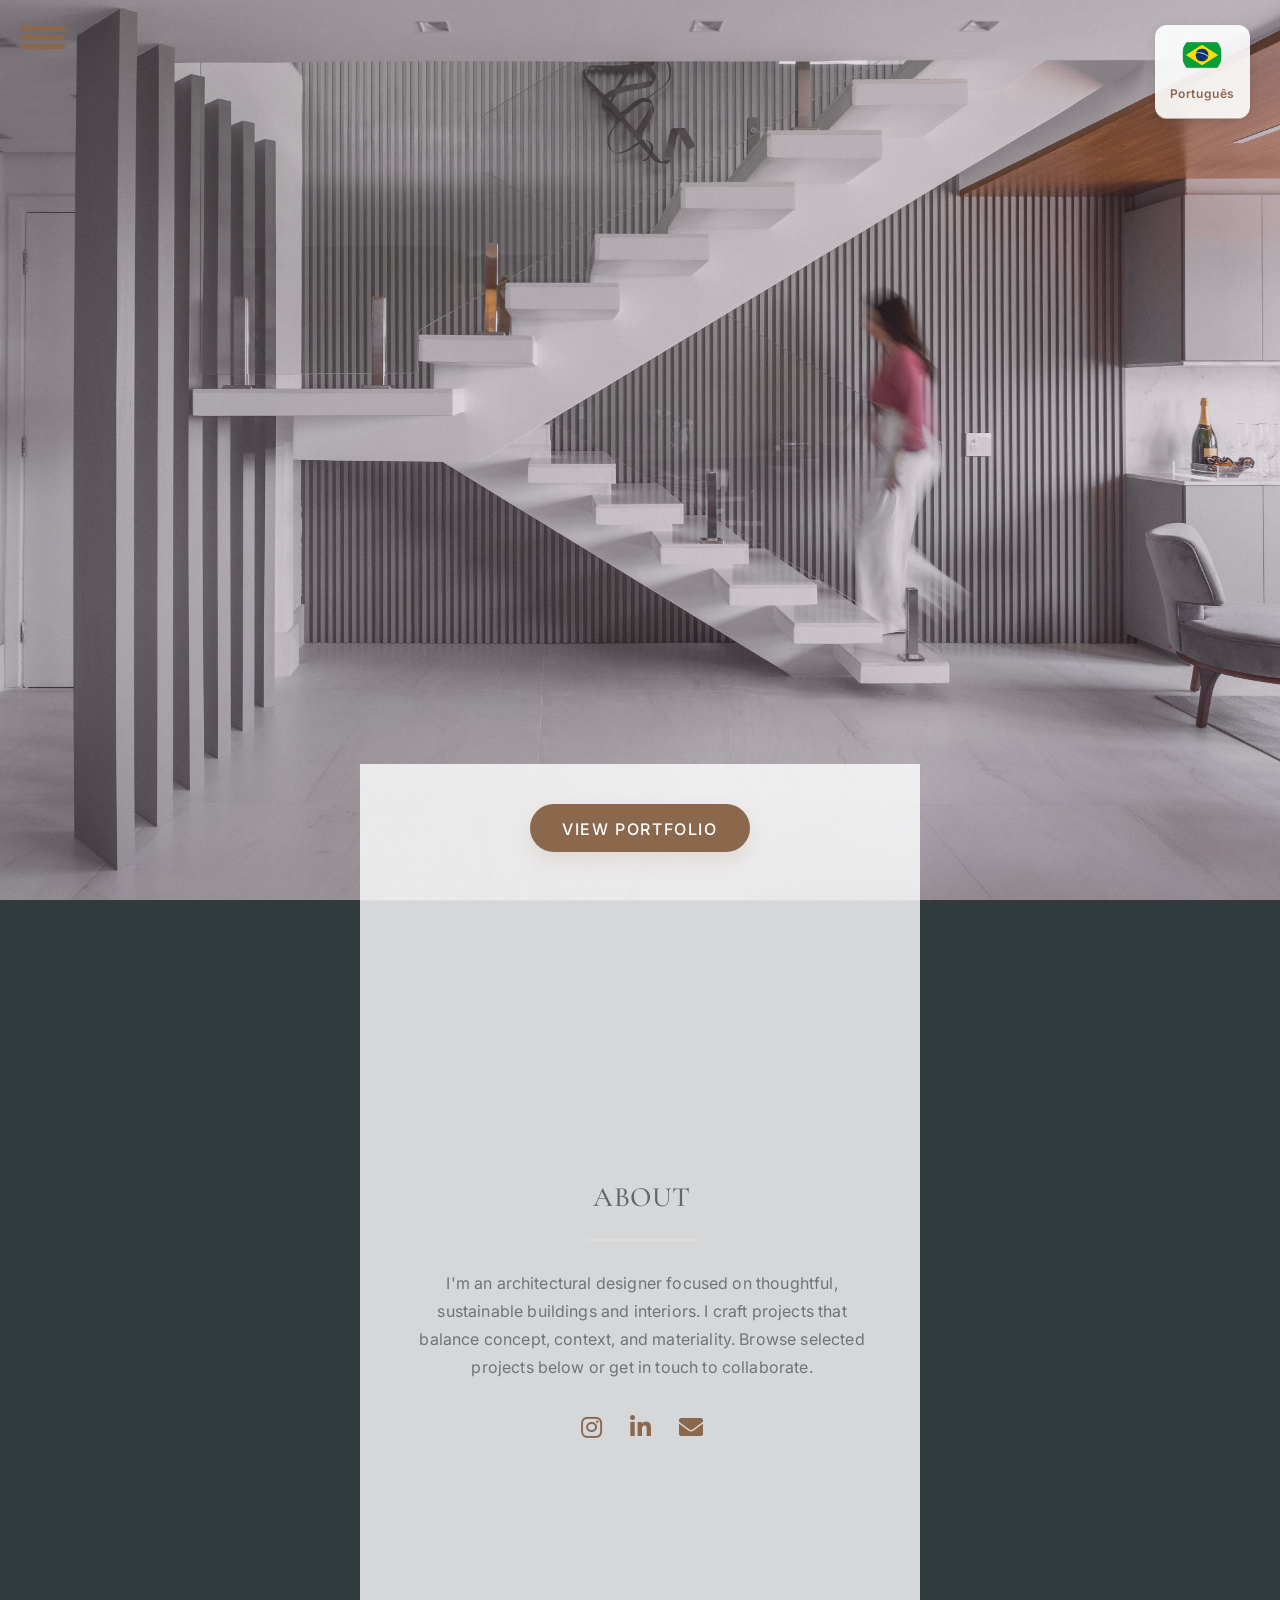
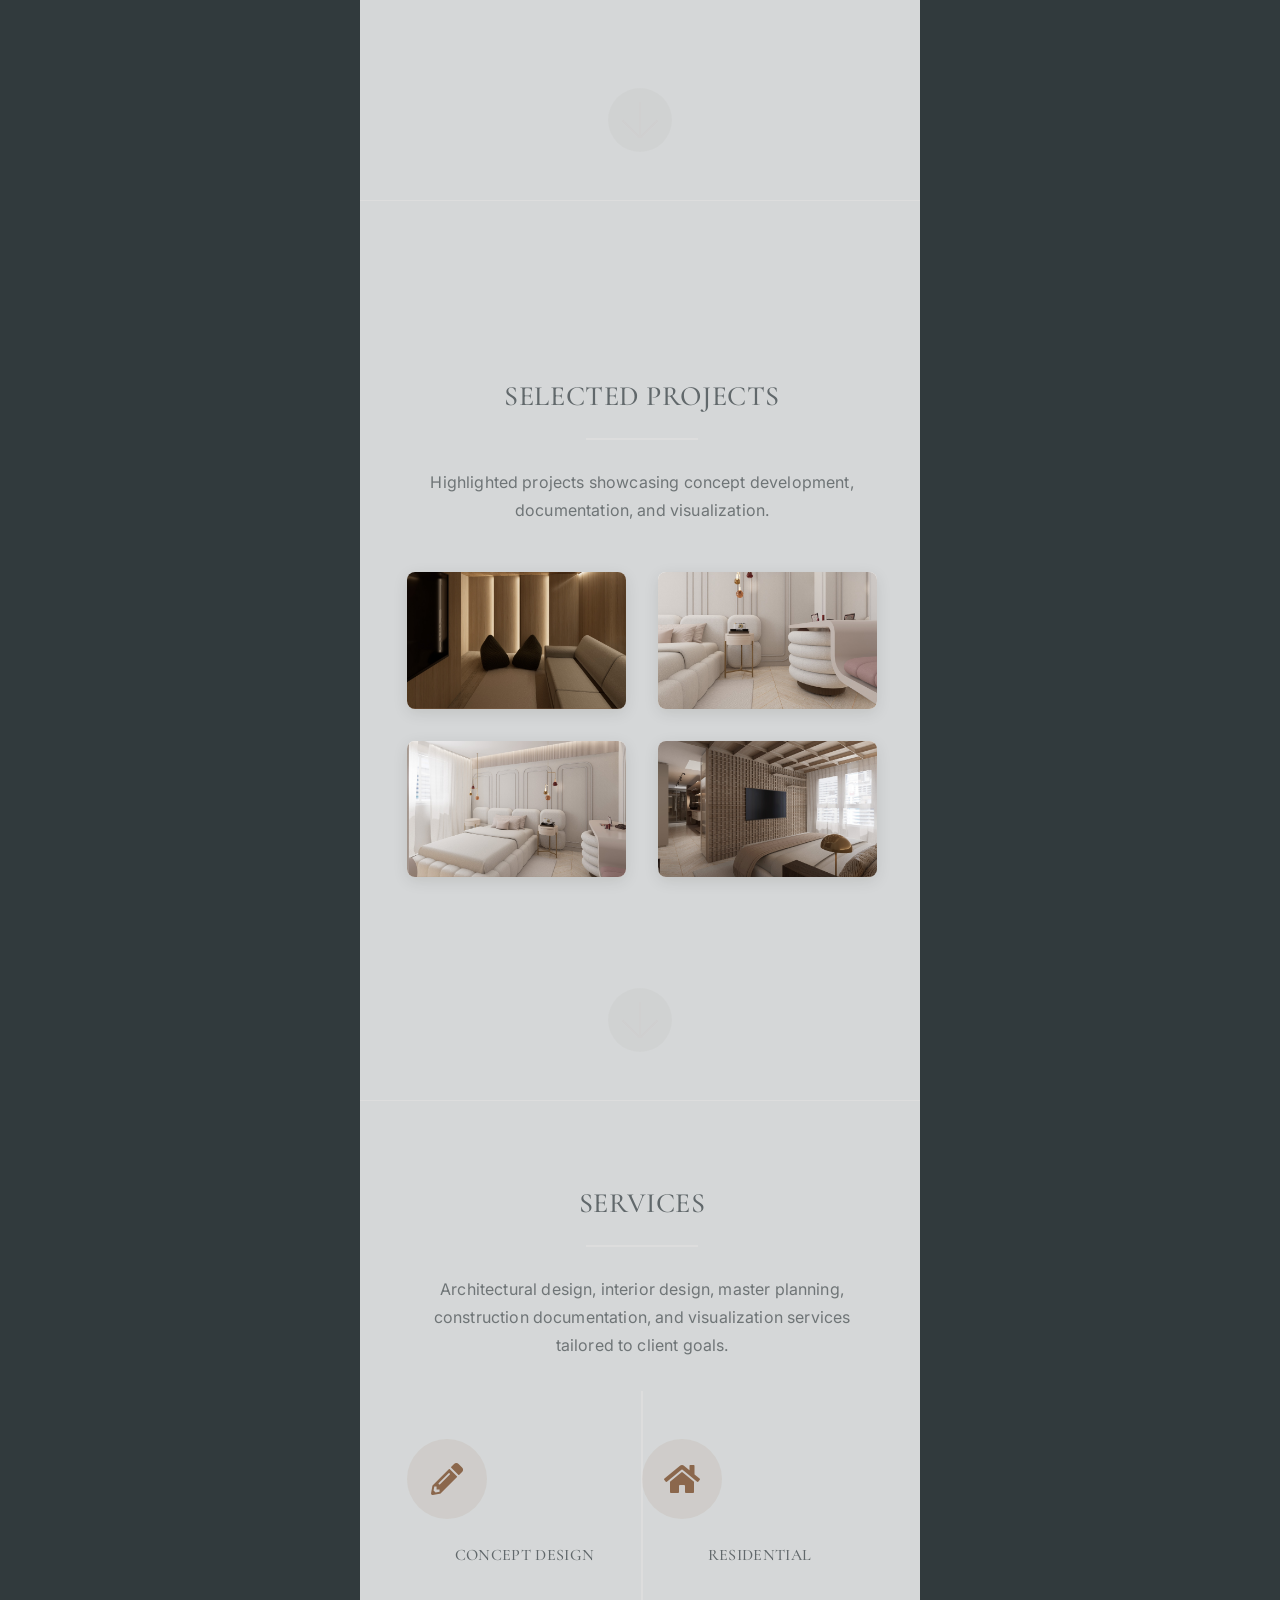
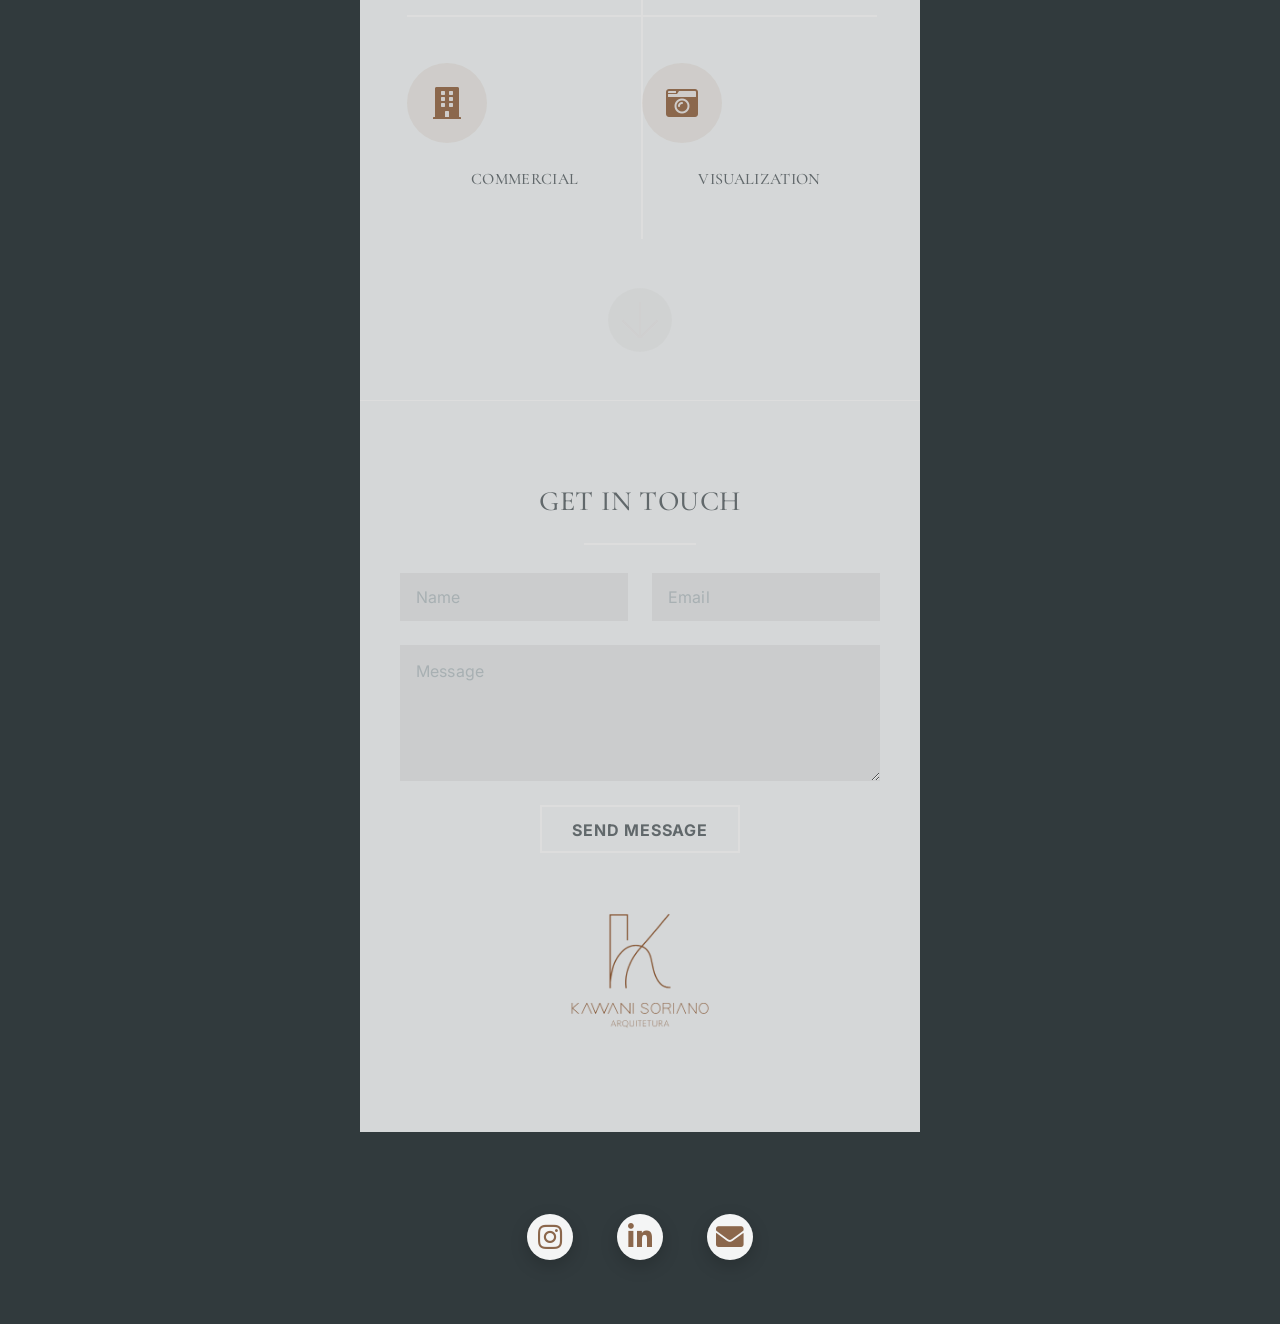
==== commit 104fd359: "Update website" ====
--- a/index.html
+++ b/index.html
@@ -9,10 +9,13 @@
 		<title>Kawani S. — Architecture Portfolio</title>
 		<meta charset="utf-8" />
 		<meta name="viewport" content="width=device-width, initial-scale=1, user-scalable=no" />
-		<link rel="apple-touch-icon" sizes="180x180" href="/apple-touch-icon.png">
-		<link rel="icon" type="image/png" sizes="32x32" href="/favicon-32x32.png">
-		<link rel="icon" type="image/png" sizes="16x16" href="/favicon-16x16.png">
-		<link rel="manifest" href="/site.webmanifest">
+		<link rel="apple-touch-icon" sizes="180x180" href="apple-touch-icon.png">
+		<link rel="icon" type="image/png" sizes="32x32" href="favicon-32x32.png">
+		<link rel="icon" type="image/png" sizes="16x16" href="favicon-16x16.png">
+		<link rel="manifest" href="site.webmanifest">
+		<link rel="preconnect" href="https://fonts.googleapis.com">
+		<link rel="preconnect" href="https://fonts.gstatic.com" crossorigin>
+		<link href="https://fonts.googleapis.com/css2?family=Cormorant+Garamond:wght@300;400;500;600;700&family=Inter:wght@300;400;500;600&display=swap" rel="stylesheet">
 		<link rel="stylesheet" href="assets/css/main.css" />
 	</head>
 	<body class="is-preload">
@@ -27,19 +30,26 @@
 		  <nav class="nav" id="nav">
 		    <ul>
 		      <li><a href="#one">About</a></li>
-		      <li><a href="#three">Projects</a></li>
-		      <li><a href="#footer">Contacts</a></li>
+		      <li><a href="#two">Projects</a></li>
+		      <li><a href="#three">Services</a></li>
+		      <li><a href="#footer">Contact</a></li>
 		    </ul>
 		  </nav>
 		</div>
 
 		<div class="menu-bg" id="menu-bg"></div>
+
+		<!-- Language Switcher -->
+		<a href="index_br.html" id="language-switcher" class="language-switcher" title="Switch to Portuguese">
+			<img src="images/flag.png" alt="Portuguese" />
+			<span>Português</span>
+		</a>
 
 		<!-- Header -->
 			<section id="header">
 				<header class="major">
 					<img src="images/logo.png" alt="Kawani S. logo" class="logo" style="width:290px;max: width 290px;px;height:auto;" />
-					<p>Architectural Designer — Portfolio</p>
+					<p>TRANSFORMING SPACES INTO MEANINGFUL EXPERIENCES</p>
 				</header>
 				<div class="container">
 					<ul class="actions special">
@@ -71,6 +81,63 @@
 			<section id="two" class="main special">
 				<div class="container">
 					<span class="image fit primary"><img src="images/background1.jpeg" alt="" /></span>
+					<div class="content">
+						<header class="major">
+							<h2>Selected Projects</h2>
+						</header>
+						<p>Highlighted projects showcasing concept development, documentation, and visualization.</p>
+
+						<!-- Project Grid -->
+						<div class="project-grid">
+							<div class="project-card">
+								<div class="project-image">
+									<img src="images/project-sunrise.jpeg" alt="Project Sunrise" />
+									<div class="project-overlay">
+										<h3>Project Sunrise</h3>
+										<p>Modern residential design featuring natural light and sustainable materials</p>
+									</div>
+								</div>
+							</div>
+
+							<div class="project-card">
+								<div class="project-image">
+									<img src="images/project-cp.jpeg" alt="Project CP" />
+									<div class="project-overlay">
+										<h3>Project CP</h3>
+										<p>Contemporary commercial space with innovative spatial solutions</p>
+									</div>
+								</div>
+							</div>
+
+							<div class="project-card">
+								<div class="project-image">
+									<img src="images/project-au.jpeg" alt="Project AU" />
+									<div class="project-overlay">
+										<h3>Project AU</h3>
+										<p>Urban architecture blending functionality with aesthetic excellence</p>
+									</div>
+								</div>
+							</div>
+
+							<div class="project-card">
+								<div class="project-image">
+									<img src="images/project-wood.jpeg" alt="Project Wood" />
+									<div class="project-overlay">
+										<h3>Project Wood</h3>
+										<p>Eco-friendly design incorporating natural wood elements</p>
+									</div>
+								</div>
+							</div>
+						</div>
+					</div>
+					<a href="#three" class="goto-next scrolly">Next</a>
+				</div>
+			</section>
+
+		<!-- Three -->
+			<section id="three" class="main special">
+				<div class="container">
+					<span class="image fit primary"><img src="images/background3.jpeg" alt="" /></span>
 					<div class="content">
 						<header class="major">
 							<h2>Services</h2>
@@ -94,20 +161,6 @@
 								<h3>Visualization</h3>
 							</li>
 						</ul>
-					</div>
-					<a href="#three" class="goto-next scrolly">Next</a>
-				</div>
-			</section>
-
-		<!-- Three -->
-			<section id="three" class="main special">
-				<div class="container">
-					<span class="image fit primary"><img src="images/background3.jpeg" alt="" /></span>
-					<div class="content">
-						<header class="major">
-							<h2>Selected Projects</h2>
-						</header>
-						<p>Highlighted projects showcasing concept development, documentation, and visualization. Click any project to view details (replace these placeholders with your project content and images).</p>
 					</div>
 					<a href="#footer" class="goto-next scrolly">Next</a>
 				</div>
@@ -452,6 +505,7 @@
 							</div>
 						</div>
 					</form>
+					<img src="images/logo.png" alt="Kawani S. logo" class="footer-logo" style="width:150px;height:auto;margin:1.5em auto 1.5em;display:block;" />
 				</div>
 					<footer>
 					<ul class="icons">
@@ -460,7 +514,7 @@
 						<li><a href="mailto:kawanisorianoarquitetura@gmail.com" class="icon solid alt fa-envelope"><span class="label">Email</span></a></li>
 					</ul>
 					<ul class="copyright">
-					
+
 				</footer>
 			</section>
 
--- a/assets/css/main.css
+++ b/assets/css/main.css
@@ -50,7 +50,7 @@
 	height: 46px;
 	border-radius: 50%;
 	background: rgba(255,255,255,0.95);
-	color: #865230; /* brand brown for the icon */
+	color: #8b674c; /* brand brown for the icon */
 	box-shadow: 0 6px 18px rgba(0,0,0,0.18);
 	font-size: 1.15rem;
 	transition: transform 0.18s ease, box-shadow 0.18s ease, background 0.18s ease;
@@ -162,13 +162,13 @@
 		-ms-transition: color 0.2s ease-in-out, border-bottom-color 0.2s ease-in-out;
 		transition: color 0.2s ease-in-out, border-bottom-color 0.2s ease-in-out;
 		border-bottom: dotted 1px;
-		color: #865230;
+		color: #8b674c;
 		text-decoration: none;
 	}
 
 		a:hover {
 			border-bottom-color: transparent !important;
-			color: #865230 !important;
+			color: #8b674c !important;
 			text-decoration: none;
 		}
 
@@ -2063,7 +2063,7 @@
 		input[type="email"]:focus,
 		select:focus,
 		textarea:focus {
-			box-shadow: inset 0 0 0 2px #865230;
+			box-shadow: inset 0 0 0 2px #8b674c;
 		}
 
 	select {
@@ -2165,7 +2165,7 @@
 
 		input[type="checkbox"]:focus + label:before,
 		input[type="radio"]:focus + label:before {
-			box-shadow: inset 0 0 0 2px #865230;
+			box-shadow: inset 0 0 0 2px #8b674c;
 		}
 
 	input[type="radio"] + label:before {
@@ -2251,11 +2251,24 @@
 
 		.icon.major {
 			display: block;
-			margin: 0 0 1em 0;
+			margin: 0 0 1.5em 0;
+			width: 80px;
+			height: 80px;
+			line-height: 80px;
+			border-radius: 50%;
+			background: rgba(134, 82, 48, 0.08);
+			transition: all 0.3s ease;
 		}
 
 			.icon.major:before {
-				font-size: 2.5em;
+				font-size: 2em;
+				color: #8b674c;
+			}
+
+			.icon.major:hover {
+				background: rgba(134, 82, 48, 0.15);
+				transform: translateY(-5px);
+				box-shadow: 0 10px 25px rgba(0, 0, 0, 0.1);
 			}
 
 /* Image */
@@ -2696,7 +2709,7 @@
 
 		button.primary,
 		.button.primary {
-			background-color: #865230;
+			background-color: #8b674c;
 			border: 0;
 			box-shadow: none;
 			color: #ffffff !important;
@@ -2707,7 +2720,7 @@
 			input[type="button"].primary:hover,
 			button.primary:hover,
 			.button.primary:hover {
-				box-shadow: inset 0 0 0 2px #865230;
+				box-shadow: inset 0 0 0 2px #8b674c;
 			}
 
 			input[type="submit"].primary:active,
@@ -2715,52 +2728,29 @@
 			input[type="button"].primary:active,
 			button.primary:active,
 			.button.primary:active {
-				box-shadow: inset 0 0 0 2px #865230;
+				box-shadow: inset 0 0 0 2px #8b674c;
 			}
 
 /* Header-only primary button (View Portfolio) uses brand color */
 section#header .button.primary {
-	/* richer brown multi-stop gradient with sheen */
 	position: relative;
 	overflow: hidden;
-	background: linear-gradient(135deg, #a36a44 0%, #865230 35%, #6b4026 65%, #3e2613 100%) !important;
+	background: #8b674c !important;
 	border: 0 !important;
+	border-radius: 25px !important;
 	color: #ffffff !important;
-	box-shadow: 0 8px 20px rgba(134,82,48,0.14);
+	font-family: 'Inter', sans-serif !important;
+	box-shadow: 0 8px 20px rgba(139,103,76,0.14);
 	transition: transform 0.14s ease, box-shadow 0.14s ease, background 0.14s ease;
 }
 
 section#header .button.primary:hover,
 section#header .button.primary:active {
 	transform: translateY(-2px);
-	box-shadow: 0 12px 28px rgba(62,38,19,0.22);
-	background: linear-gradient(135deg, #7a482a 0%, #5f381f 45%, #3d2412 100%) !important; /* darker hover */
-}
-
-section#header .button.primary:before {
-	content: '';
-	position: absolute;
-	left: 0;
-	top: 0;
-	width: 100%;
-	height: 100%;
-	background: linear-gradient(180deg, rgba(255,255,255,0.18) 0%, rgba(255,255,255,0.06) 15%, rgba(255,255,255,0) 30%);
-	mix-blend-mode: overlay;
-	pointer-events: none;
-	opacity: 0.95;
-}
-
-section#header .button.primary:after {
-	/* subtle inner shadow at bottom for depth */
-	content: '';
-	position: absolute;
-	left: 0;
-	bottom: 0;
-	width: 100%;
-	height: 18%;
-	background: linear-gradient(180deg, rgba(0,0,0,0) 0%, rgba(0,0,0,0.12) 100%);
-	pointer-events: none;
-}
+	box-shadow: 0 12px 28px rgba(139,103,76,0.22);
+	background: #6b4026 !important;
+}
+
 
 			input[type="submit"].primary.icon:before,
 			input[type="reset"].primary.icon:before,
@@ -2822,7 +2812,7 @@
 
 		.main .container {
 			padding: 5em 2.5em 8em 2.5em ;
-			background: rgba(255, 255, 255, 0.75);
+			background: rgba(255, 255, 255, 0.8);
 			box-shadow: inset 0 1px 0 0 #dddddd;
 		}
 
@@ -2926,7 +2916,7 @@
 			}
 
 		#header .container {
-			background: rgba(255, 255, 255, 0.75);
+			background: rgba(255, 255, 255, 0.8);
 			bottom: 0;
 			left: 50%;
 			margin-left: -17.5em;
@@ -2953,7 +2943,7 @@
 
 		#footer .container {
 			padding: 5em 2.5em 3em 2.5em ;
-			background: rgba(255, 255, 255, 0.75);
+			background: rgba(255, 255, 255, 0.8);
 			box-shadow: inset 0 1px 0 0 #dddddd;
 		}
 
@@ -3236,7 +3226,7 @@
 
 	/* Top-left circular hamburger menu (user-provided style) */
 	:root {
-		--brand-color: #865230; /* user-requested logo color */
+		--brand-color: #8b674c; /* user-requested logo color */
 	}
 
 	#menu {
@@ -3265,7 +3255,7 @@
 	.nav {
 		transition: 0.3s ease;
 		display: none;
-		position: absolute;
+		position: fixed;
 		z-index: 10051;
 	}
 	.nav ul { padding: 0 22px; }
@@ -3285,11 +3275,11 @@
 		text-shadow: 0 4px 12px rgba(255,255,255,0.4);
 	}
 
-	.menu-bg, #menu { top: 0; left: 0; position: absolute; }
+	.menu-bg, #menu { top: 0; left: 0; position: fixed; }
 	.menu-bg { z-index: 1999; width: 0; height: 0; margin: 30px 0 20px 20px; background: radial-gradient(circle, var(--brand-color), var(--brand-color)); border-radius: 50%; transition: 0.3s ease; }
 
 	/* When menu is toggled open - use specific selectors */
-	#menu-bar.change .bar { background-color: var(--brand-color); }
+	#menu-bar.change .bar { background-color: white; }
 	#menu-bar.change #bar1 { transform: translateY(4px) rotateZ(-45deg); }
 	#menu-bar.change #bar2 { opacity: 0; }
 	#menu-bar.change #bar3 { transform: translateY(-6px) rotateZ(45deg); }
@@ -3306,6 +3296,230 @@
 		.nav { left: 0; top: 80px; }
 	}
 
+/* Language Switcher */
+.language-switcher {
+	position: fixed;
+	top: 25px;
+	right: 30px;
+	z-index: 10051;
+	display: flex;
+	flex-direction: column;
+	align-items: center;
+	justify-content: center;
+	gap: 5px;
+	padding: 10px 15px;
+	border-radius: 12px;
+	background: rgba(255, 255, 255, 0.9);
+	box-shadow: 0 2px 10px rgba(0, 0, 0, 0.1);
+	transition: all 0.3s ease;
+	text-decoration: none;
+}
+
+.language-switcher:hover {
+	background: rgba(255, 255, 255, 1);
+	transform: translateY(-3px);
+	box-shadow: 0 5px 20px rgba(0, 0, 0, 0.15);
+}
+
+.language-switcher img {
+	width: 40px;
+	height: 40px;
+	object-fit: cover;
+	border-radius: 50%;
+}
+
+.language-switcher span {
+	font-size: 0.75em;
+	font-weight: 600;
+	color: #8b674c;
+	letter-spacing: 0.05em;
+	white-space: nowrap;
+}
+
+/* Responsive adjustments */
+@media screen and (max-width: 980px) {
+	.language-switcher {
+		top: 20px;
+		right: 20px;
+		padding: 8px 12px;
+		gap: 4px;
+	}
+
+	.language-switcher img {
+		width: 36px;
+		height: 36px;
+	}
+
+	.language-switcher span {
+		font-size: 0.7em;
+	}
+}
+
+@media screen and (max-width: 480px) {
+	.language-switcher {
+		top: 15px;
+		right: 15px;
+		padding: 6px 10px;
+		gap: 3px;
+	}
+
+	.language-switcher img {
+		width: 32px;
+		height: 32px;
+	}
+
+	.language-switcher span {
+		font-size: 0.65em;
+	}
+}
+
+/* Project Grid - Modern Architecture Portfolio Style */
+.project-grid {
+	display: grid;
+	grid-template-columns: repeat(2, 1fr);
+	gap: 2em;
+	margin-top: 3em;
+}
+
+.project-card {
+	position: relative;
+	overflow: hidden;
+	border-radius: 8px;
+	box-shadow: 0 4px 15px rgba(0, 0, 0, 0.1);
+	transition: all 0.4s ease;
+	background: #fff;
+}
+
+.project-card:hover {
+	transform: translateY(-8px);
+	box-shadow: 0 12px 30px rgba(0, 0, 0, 0.15);
+}
+
+.project-image {
+	position: relative;
+	overflow: hidden;
+	aspect-ratio: 16/10;
+}
+
+.project-image img {
+	width: 100%;
+	height: 100%;
+	object-fit: cover;
+	transition: transform 0.4s ease;
+}
+
+.project-card:hover .project-image img {
+	transform: scale(1.08);
+}
+
+.project-overlay {
+	position: absolute;
+	bottom: 0;
+	left: 0;
+	right: 0;
+	background: linear-gradient(to top, rgba(139, 103, 76, 0.95), rgba(139, 103, 76, 0.7));
+	color: white;
+	padding: 1.5em;
+	transform: translateY(100%);
+	transition: transform 0.4s ease;
+}
+
+.project-card:hover .project-overlay {
+	transform: translateY(0);
+}
+
+.project-overlay h3 {
+	margin: 0 0 0.5em 0;
+	font-size: 1.4em;
+	font-weight: 700;
+	color: white;
+}
+
+.project-overlay p {
+	margin: 0;
+	font-size: 0.9em;
+	line-height: 1.6;
+	color: rgba(255, 255, 255, 0.95);
+}
+
+/* Responsive adjustments */
+@media screen and (max-width: 980px) {
+	.project-grid {
+		grid-template-columns: 1fr;
+		gap: 1.5em;
+	}
+}
+
+@media screen and (max-width: 736px) {
+	.project-grid {
+		gap: 1.2em;
+		margin-top: 2em;
+	}
+
+	.project-overlay {
+		padding: 1.2em;
+	}
+
+	.project-overlay h3 {
+		font-size: 1.2em;
+	}
+
+	.project-overlay p {
+		font-size: 0.85em;
+	}
+}
+
+/* Modern & Elegant Typography for Architecture Portfolio */
+body, p, li, a, input, textarea, select {
+	font-family: 'Inter', -apple-system, BlinkMacSystemFont, 'Segoe UI', sans-serif;
+	letter-spacing: 0.01em;
+}
+
+h1, h2, h3, h4, h5, h6,
+header.major h1,
+header.major h2,
+.project-overlay h3 {
+	font-family: 'Cormorant Garamond', Georgia, serif;
+	font-weight: 500;
+	letter-spacing: 0.02em;
+}
+
+/* Refined heading weights */
+h1 { font-weight: 600; }
+h2 { font-weight: 500; }
+h3 { font-weight: 500; }
+h4, h5, h6 { font-weight: 500; }
+
+/* Enhanced subtitle styling */
+#header header p,
+header.major p {
+	font-family: 'Inter', sans-serif;
+	font-weight: 300;
+	letter-spacing: 0.15em;
+	text-transform: uppercase;
+	font-size: 0.85em;
+}
+
+/* Navigation menu refinement */
+.nav li a {
+	font-family: 'Inter', sans-serif;
+	font-weight: 400;
+	letter-spacing: 0.08em;
+}
+
+/* Button refinement */
+.button {
+	font-family: 'Inter', sans-serif;
+	font-weight: 500;
+	letter-spacing: 0.1em;
+}
+
+/* Project overlay text */
+.project-overlay p {
+	font-family: 'Inter', sans-serif;
+	font-weight: 300;
+}
+
 /* Logo - no filters to preserve original colors */
 header.major > img.logo,
 header.major img.logo {
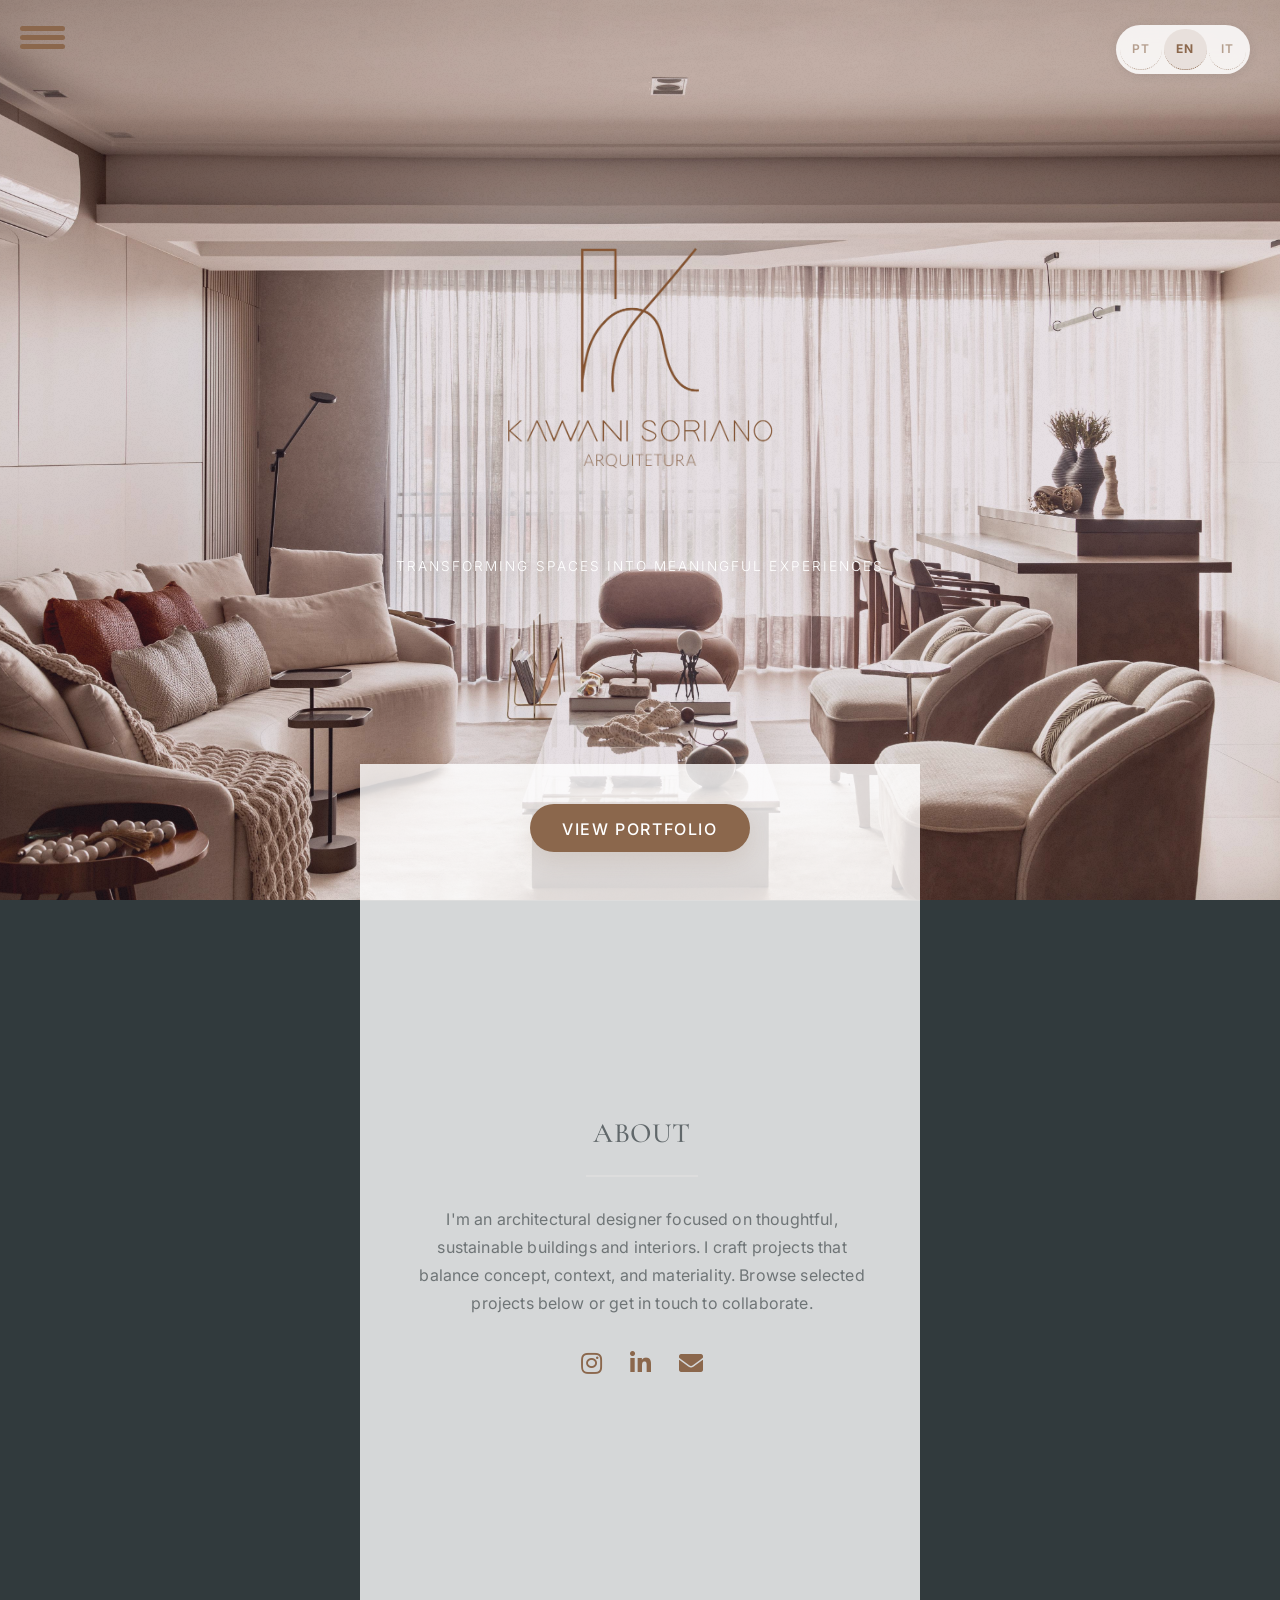
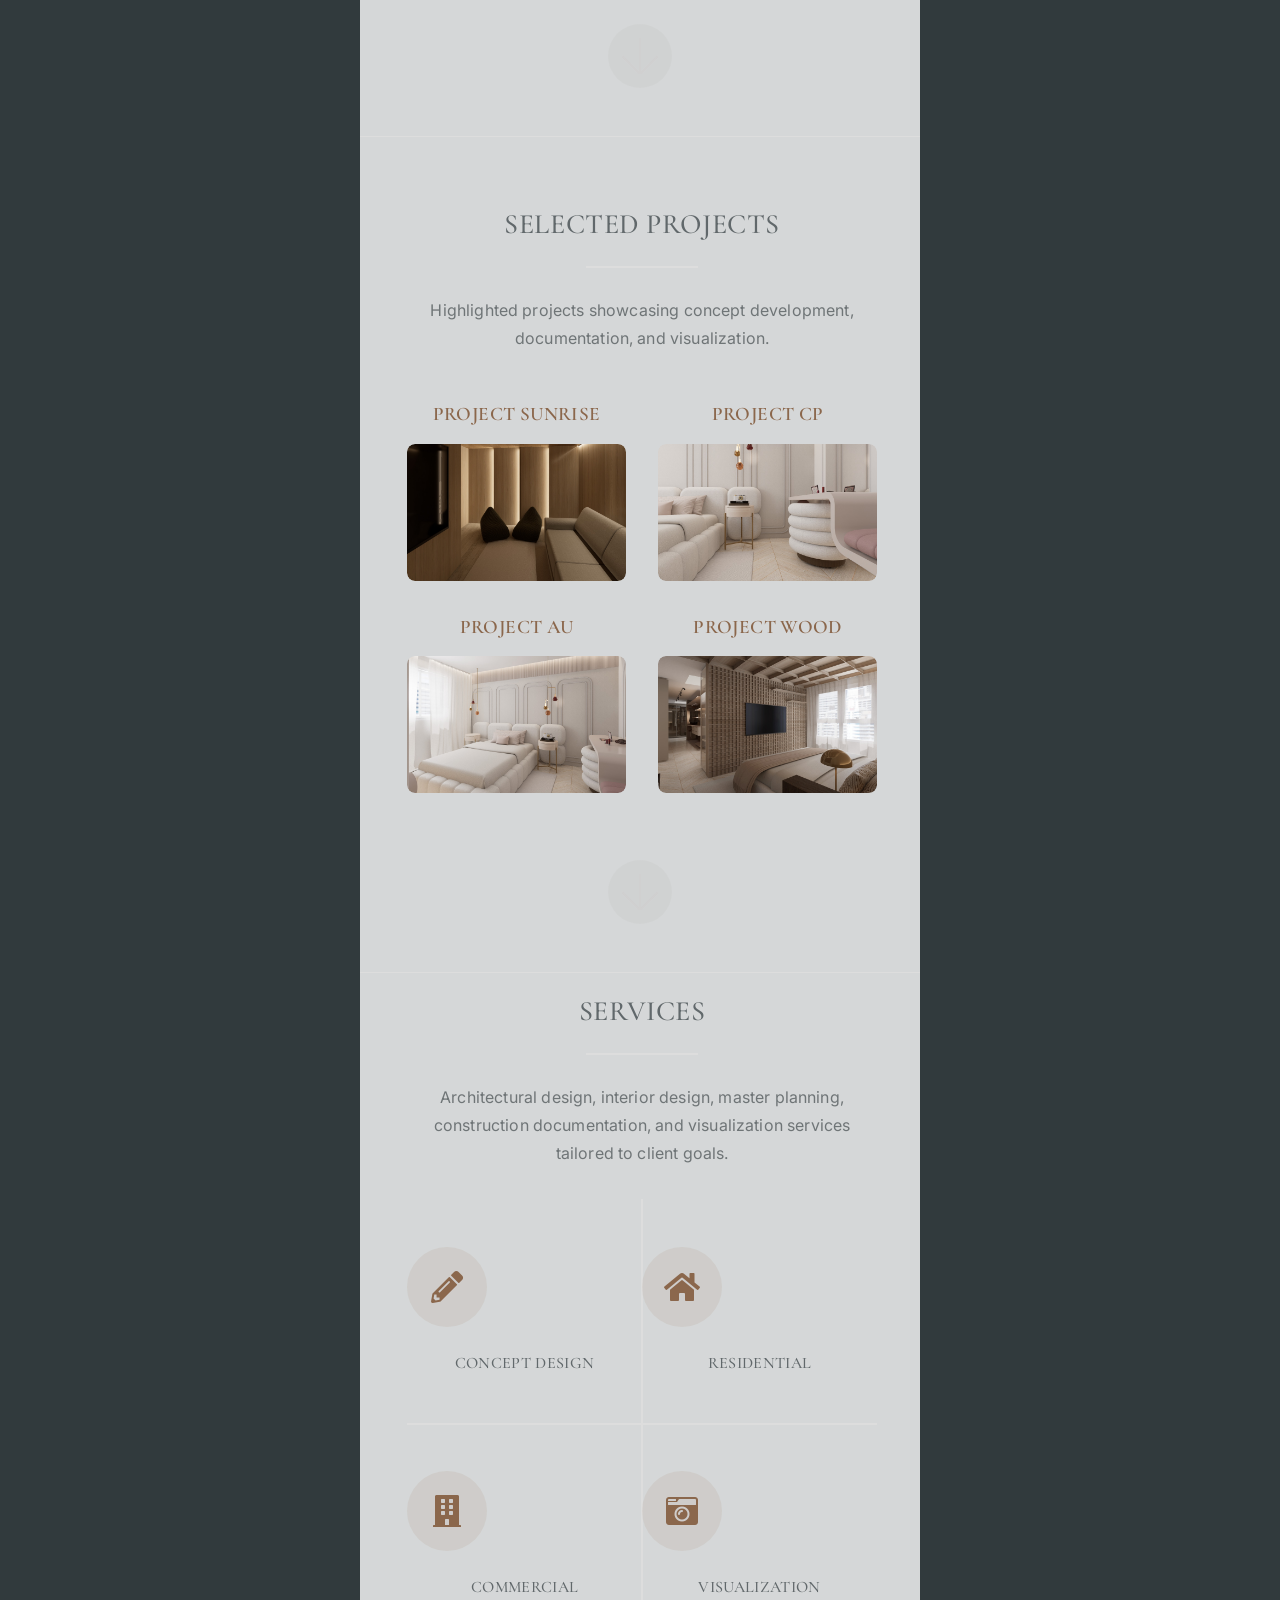
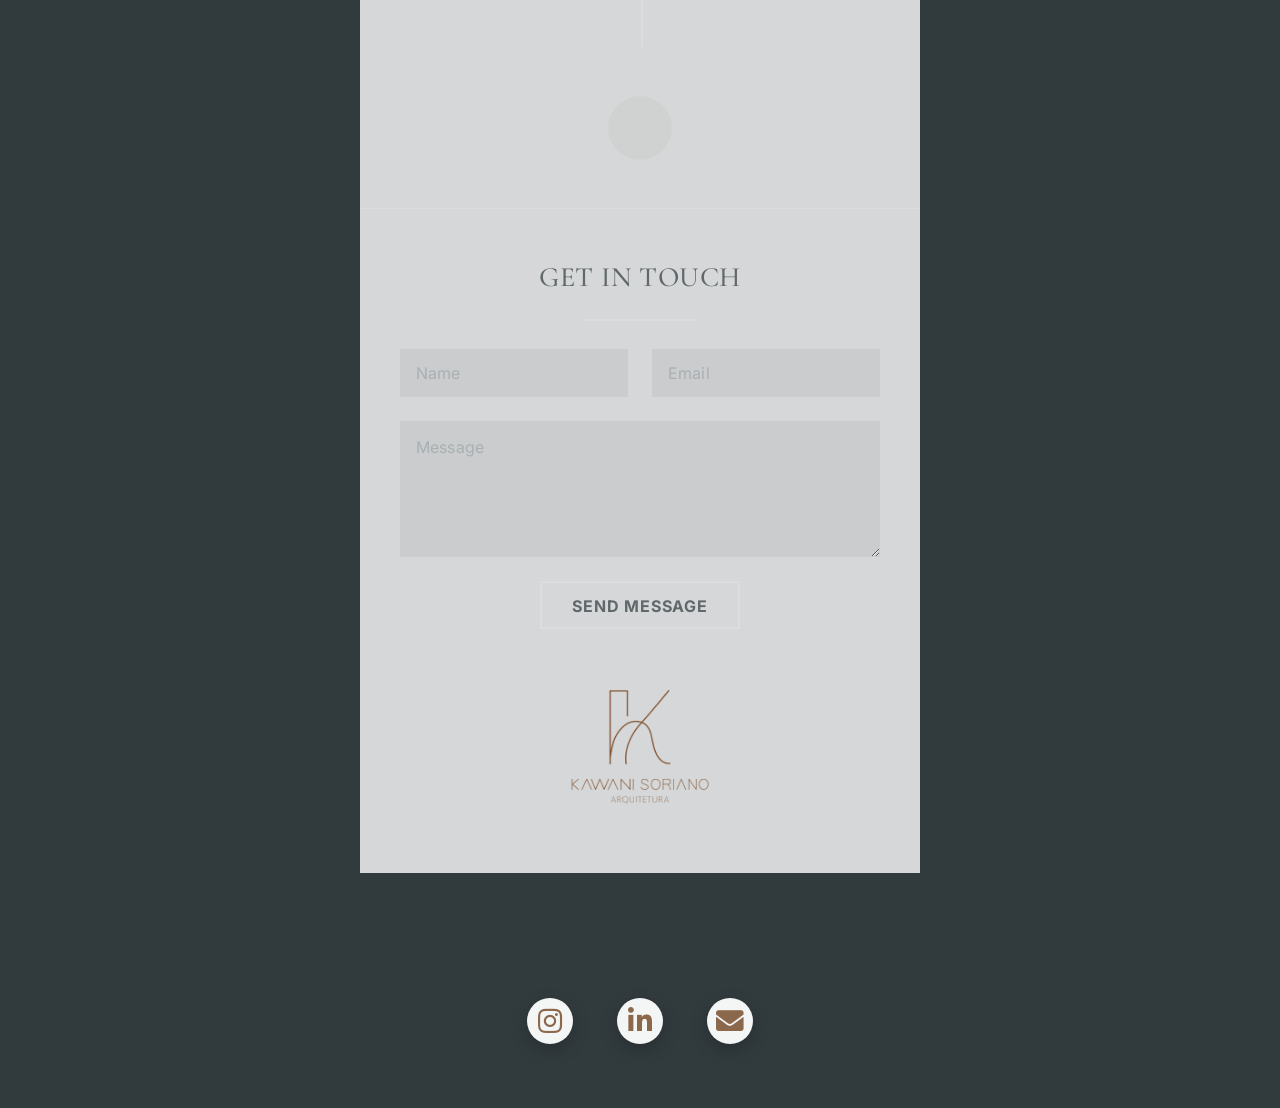
==== commit 2867f8d4: "Update website" ====
--- a/index.html
+++ b/index.html
@@ -40,10 +40,11 @@
 		<div class="menu-bg" id="menu-bg"></div>
 
 		<!-- Language Switcher -->
-		<a href="index_br.html" id="language-switcher" class="language-switcher" title="Switch to Portuguese">
-			<img src="images/flag.png" alt="Portuguese" />
-			<span>Português</span>
-		</a>
+		<div class="language-switcher">
+			<a href="index_br.html" class="language-option" title="Português (Brasil)">PT</a>
+			<a href="index.html" class="language-option active" title="English">EN</a>
+			<a href="index_it.html" class="language-option" title="Italiano">IT</a>
+		</div>
 
 		<!-- Header -->
 			<section id="header">
@@ -89,42 +90,42 @@
 
 						<!-- Project Grid -->
 						<div class="project-grid">
-							<div class="project-card">
+							<div class="project-card" onclick="openProjectModal('sunrise')">
+								<h3 class="project-title">Project Sunrise</h3>
 								<div class="project-image">
 									<img src="images/project-sunrise.jpeg" alt="Project Sunrise" />
 									<div class="project-overlay">
-										<h3>Project Sunrise</h3>
-										<p>Modern residential design featuring natural light and sustainable materials</p>
-									</div>
-								</div>
-							</div>
-
-							<div class="project-card">
+										<span class="view-project">View Project →</span>
+									</div>
+								</div>
+							</div>
+
+							<div class="project-card" onclick="openProjectModal('cp')">
+								<h3 class="project-title">Project CP</h3>
 								<div class="project-image">
 									<img src="images/project-cp.jpeg" alt="Project CP" />
 									<div class="project-overlay">
-										<h3>Project CP</h3>
-										<p>Contemporary commercial space with innovative spatial solutions</p>
-									</div>
-								</div>
-							</div>
-
-							<div class="project-card">
+										<span class="view-project">View Project →</span>
+									</div>
+								</div>
+							</div>
+
+							<div class="project-card" onclick="openProjectModal('au')">
+								<h3 class="project-title">Project AU</h3>
 								<div class="project-image">
 									<img src="images/project-au.jpeg" alt="Project AU" />
 									<div class="project-overlay">
-										<h3>Project AU</h3>
-										<p>Urban architecture blending functionality with aesthetic excellence</p>
-									</div>
-								</div>
-							</div>
-
-							<div class="project-card">
+										<span class="view-project">View Project →</span>
+									</div>
+								</div>
+							</div>
+
+							<div class="project-card" onclick="openProjectModal('wood')">
+								<h3 class="project-title">Project Wood</h3>
 								<div class="project-image">
 									<img src="images/project-wood.jpeg" alt="Project Wood" />
 									<div class="project-overlay">
-										<h3>Project Wood</h3>
-										<p>Eco-friendly design incorporating natural wood elements</p>
+										<span class="view-project">View Project →</span>
 									</div>
 								</div>
 							</div>
@@ -487,6 +488,23 @@
 			</section>
 		-->
 
+		<!-- Project Modal -->
+		<div id="projectModal" class="project-modal">
+			<div class="modal-content">
+				<span class="modal-close" onclick="closeProjectModal()">&times;</span>
+				<div class="modal-body">
+					<h2 id="modalTitle"></h2>
+					<p id="modalDescription"></p>
+					<div class="modal-gallery">
+						<img id="modalImg1" src="" alt="" />
+						<img id="modalImg2" src="" alt="" />
+						<img id="modalImg3" src="" alt="" />
+						<img id="modalImg4" src="" alt="" />
+					</div>
+				</div>
+			</div>
+		</div>
+
 		<!-- Footer -->
 			<section id="footer">
 				<div class="container">
@@ -526,6 +544,7 @@
 			<script src="assets/js/breakpoints.min.js"></script>
 			<script src="assets/js/util.js"></script>
 			<script src="assets/js/main.js"></script>
+			<script src="assets/js/project-modal.js"></script>
 
 	</body>
 </html>
--- a/assets/css/main.css
+++ b/assets/css/main.css
@@ -2811,7 +2811,7 @@
 		}
 
 		.main .container {
-			padding: 5em 2.5em 8em 2.5em ;
+			padding: 1em 2.5em 8em 2.5em ;
 			background: rgba(255, 255, 255, 0.8);
 			box-shadow: inset 0 1px 0 0 #dddddd;
 		}
@@ -2942,7 +2942,7 @@
 	}
 
 		#footer .container {
-			padding: 5em 2.5em 3em 2.5em ;
+			padding: 3em 2.5em 0.8em 2.5em ;
 			background: rgba(255, 255, 255, 0.8);
 			box-shadow: inset 0 1px 0 0 #dddddd;
 		}
@@ -3303,37 +3303,48 @@
 	right: 30px;
 	z-index: 10051;
 	display: flex;
-	flex-direction: column;
+	flex-direction: row;
 	align-items: center;
 	justify-content: center;
-	gap: 5px;
-	padding: 10px 15px;
-	border-radius: 12px;
-	background: rgba(255, 255, 255, 0.9);
-	box-shadow: 0 2px 10px rgba(0, 0, 0, 0.1);
+	gap: 2px;
+	padding: 4px;
+	border-radius: 50px;
+	background: rgba(255, 255, 255, 0.85);
+	backdrop-filter: blur(10px);
+	box-shadow: 0 2px 12px rgba(0, 0, 0, 0.08);
 	transition: all 0.3s ease;
-	text-decoration: none;
 }
 
 .language-switcher:hover {
-	background: rgba(255, 255, 255, 1);
-	transform: translateY(-3px);
-	box-shadow: 0 5px 20px rgba(0, 0, 0, 0.15);
-}
-
-.language-switcher img {
-	width: 40px;
-	height: 40px;
-	object-fit: cover;
-	border-radius: 50%;
-}
-
-.language-switcher span {
+	background: rgba(255, 255, 255, 0.95);
+	box-shadow: 0 4px 16px rgba(0, 0, 0, 0.12);
+}
+
+.language-option {
+	display: flex;
+	align-items: center;
+	justify-content: center;
+	padding: 6px 12px;
+	border-radius: 50px;
 	font-size: 0.75em;
 	font-weight: 600;
-	color: #8b674c;
-	letter-spacing: 0.05em;
-	white-space: nowrap;
+	letter-spacing: 0.1em;
+	color: rgba(139, 103, 76, 0.6);
+	text-decoration: none;
+	transition: all 0.3s ease;
+	background: transparent;
+}
+
+.language-option:hover {
+	color: rgba(139, 103, 76, 1);
+	background: rgba(139, 103, 76, 0.1);
+	transform: translateY(-1px);
+}
+
+.language-option.active {
+	color: rgba(139, 103, 76, 1);
+	font-weight: 700;
+	background: rgba(139, 103, 76, 0.12);
 }
 
 /* Responsive adjustments */
@@ -3341,16 +3352,11 @@
 	.language-switcher {
 		top: 20px;
 		right: 20px;
-		padding: 8px 12px;
-		gap: 4px;
-	}
-
-	.language-switcher img {
-		width: 36px;
-		height: 36px;
-	}
-
-	.language-switcher span {
+		padding: 3px;
+	}
+
+	.language-option {
+		padding: 5px 10px;
 		font-size: 0.7em;
 	}
 }
@@ -3359,16 +3365,11 @@
 	.language-switcher {
 		top: 15px;
 		right: 15px;
-		padding: 6px 10px;
-		gap: 3px;
-	}
-
-	.language-switcher img {
-		width: 32px;
-		height: 32px;
-	}
-
-	.language-switcher span {
+		padding: 3px;
+	}
+
+	.language-option {
+		padding: 4px 8px;
 		font-size: 0.65em;
 	}
 }
@@ -3383,22 +3384,18 @@
 
 .project-card {
 	position: relative;
-	overflow: hidden;
-	border-radius: 8px;
-	box-shadow: 0 4px 15px rgba(0, 0, 0, 0.1);
 	transition: all 0.4s ease;
-	background: #fff;
 }
 
 .project-card:hover {
 	transform: translateY(-8px);
-	box-shadow: 0 12px 30px rgba(0, 0, 0, 0.15);
 }
 
 .project-image {
 	position: relative;
 	overflow: hidden;
 	aspect-ratio: 16/10;
+	border-radius: 8px;
 }
 
 .project-image img {
@@ -3406,10 +3403,23 @@
 	height: 100%;
 	object-fit: cover;
 	transition: transform 0.4s ease;
+	border-radius: 8px;
 }
 
 .project-card:hover .project-image img {
 	transform: scale(1.08);
+}
+
+.project-title {
+	font-family: 'Cormorant Garamond', serif;
+	font-size: 1.2em;
+	font-weight: 600;
+	color: #8b674c;
+	margin: 0 0 0.75em 0;
+	background: none !important;
+	padding: 0 !important;
+	border: none !important;
+	box-shadow: none !important;
 }
 
 .project-overlay {
@@ -3417,7 +3427,7 @@
 	bottom: 0;
 	left: 0;
 	right: 0;
-	background: linear-gradient(to top, rgba(139, 103, 76, 0.95), rgba(139, 103, 76, 0.7));
+	background: rgba(139, 103, 76, 0.75);
 	color: white;
 	padding: 1.5em;
 	transform: translateY(100%);
@@ -3524,4 +3534,339 @@
 header.major > img.logo,
 header.major img.logo {
 	/* Filters removed to keep original logo colors */
-}+}
+
+/* Project Modal */
+.project-modal {
+	display: none;
+	position: fixed;
+	z-index: 10000;
+	left: 0;
+	top: 0;
+	width: 100%;
+	height: 100%;
+	background-color: rgba(0, 0, 0, 0.9);
+	overflow-y: auto;
+	animation: fadeIn 0.3s ease;
+}
+
+@keyframes fadeIn {
+	from { opacity: 0; }
+	to { opacity: 1; }
+}
+
+.modal-content {
+	position: relative;
+	background-color: #fff;
+	margin: 2% auto;
+	padding: 0;
+	width: 90%;
+	max-width: 1200px;
+	border-radius: 8px;
+	box-shadow: 0 8px 40px rgba(0, 0, 0, 0.3);
+	animation: slideIn 0.3s ease;
+}
+
+@keyframes slideIn {
+	from { transform: translateY(-50px); opacity: 0; }
+	to { transform: translateY(0); opacity: 1; }
+}
+
+.modal-close {
+	position: absolute;
+	right: 20px;
+	top: 20px;
+	color: #8b674c;
+	font-size: 40px;
+	font-weight: 300;
+	cursor: pointer;
+	z-index: 1;
+	transition: all 0.3s ease;
+	width: 40px;
+	height: 40px;
+	display: flex;
+	align-items: center;
+	justify-content: center;
+	border-radius: 50%;
+	background: rgba(255, 255, 255, 0.9);
+}
+
+.modal-close:hover {
+	color: #000;
+	background: rgba(255, 255, 255, 1);
+	transform: rotate(90deg);
+}
+
+.modal-body {
+	padding: 60px 40px 40px;
+}
+
+.modal-body h2 {
+	font-family: "Cormorant Garamond", serif;
+	font-size: 2.5em;
+	font-weight: 600;
+	color: #8b674c;
+	margin-bottom: 0.5em;
+	letter-spacing: 0.05em;
+}
+
+.modal-body p {
+	font-family: "Inter", sans-serif;
+	font-size: 1.1em;
+	line-height: 1.8;
+	color: #666;
+	margin-bottom: 2em;
+	max-width: 800px;
+}
+
+.modal-gallery {
+	display: grid;
+	grid-template-columns: repeat(2, 1fr);
+	gap: 20px;
+	margin-top: 2em;
+}
+
+.modal-gallery img {
+	width: 100%;
+	height: 400px;
+	object-fit: cover;
+	border-radius: 8px;
+	box-shadow: 0 4px 15px rgba(0, 0, 0, 0.1);
+	transition: transform 0.3s ease, box-shadow 0.3s ease;
+	cursor: pointer;
+}
+
+.modal-gallery img:hover {
+	transform: scale(1.02);
+	box-shadow: 0 8px 25px rgba(0, 0, 0, 0.15);
+}
+
+/* Make project cards clickable */
+.project-card {
+	cursor: pointer;
+}
+
+.project-card:hover {
+	transform: translateY(-8px);
+}
+
+/* Responsive adjustments for modal */
+@media screen and (max-width: 980px) {
+	.modal-content {
+		width: 95%;
+		margin: 5% auto;
+	}
+
+	.modal-body {
+		padding: 50px 30px 30px;
+	}
+
+	.modal-body h2 {
+		font-size: 2em;
+	}
+
+	.modal-body p {
+		font-size: 1em;
+	}
+
+	.modal-gallery {
+		grid-template-columns: 1fr;
+		gap: 15px;
+	}
+
+	.modal-gallery img {
+		height: 300px;
+	}
+
+	.modal-close {
+		right: 15px;
+		top: 15px;
+		font-size: 32px;
+	}
+}
+
+@media screen and (max-width: 480px) {
+	.modal-content {
+		width: 100%;
+		margin: 0;
+		border-radius: 0;
+	}
+
+	.modal-body {
+		padding: 60px 20px 20px;
+	}
+
+	.modal-body h2 {
+		font-size: 1.5em;
+	}
+
+	.modal-body p {
+		font-size: 0.9em;
+	}
+
+	.modal-gallery img {
+		height: 250px;
+	}
+
+	.modal-close {
+		right: 10px;
+		top: 10px;
+		width: 35px;
+		height: 35px;
+		font-size: 28px;
+	}
+}
+
+/* View Project Indicator */
+.view-project {
+	display: inline-block;
+	margin-top: 1em;
+	padding: 8px 20px;
+	background: rgba(139, 103, 76, 0.9);
+	color: #fff;
+	font-family: 'Inter', sans-serif;
+	font-size: 0.85em;
+	font-weight: 600;
+	letter-spacing: 0.1em;
+	text-transform: uppercase;
+	border-radius: 4px;
+	transition: all 0.3s ease;
+	box-shadow: 0 2px 8px rgba(0, 0, 0, 0.15);
+}
+
+.project-card:hover .view-project {
+	background: rgba(139, 103, 76, 1);
+	transform: translateX(5px);
+	box-shadow: 0 4px 12px rgba(0, 0, 0, 0.25);
+}
+
+/* Enhanced project overlay visibility */
+.project-overlay {
+	opacity: 0;
+	transition: opacity 0.4s ease;
+}
+
+.project-card:hover .project-overlay {
+	opacity: 1;
+}
+
+/* Mobile - always show view project button */
+@media screen and (max-width: 980px) {
+	.project-overlay {
+		opacity: 1;
+	}
+	
+	.view-project {
+		font-size: 0.75em;
+		padding: 6px 16px;
+	}
+
+/* Enhanced Project Overlay - Full Visibility */
+.project-overlay {
+	position: absolute !important;
+	top: 0 !important;
+	bottom: 0 !important;
+	left: 0 !important;
+	right: 0 !important;
+	background: linear-gradient(to top, rgba(139, 103, 76, 0.95), rgba(139, 103, 76, 0.85)) !important;
+	color: white !important;
+	padding: 2em !important;
+	display: flex !important;
+	flex-direction: column !important;
+	justify-content: center !important;
+	align-items: center !important;
+	text-align: center !important;
+	opacity: 0 !important;
+	transition: opacity 0.4s ease !important;
+}
+
+.project-card:hover .project-overlay {
+	opacity: 1 !important;
+}
+
+.project-overlay p {
+	margin: 0 0 1.5em 0 !important;
+	font-size: 0.95em !important;
+	line-height: 1.7 !important;
+	color: rgba(255, 255, 255, 0.98) !important;
+	max-width: 90% !important;
+}
+
+.project-overlay .view-project {
+	margin-top: auto !important;
+}
+
+/* Mobile adjustments */
+@media screen and (max-width: 980px) {
+	.project-overlay {
+		opacity: 1 !important;
+		background: linear-gradient(to top, rgba(139, 103, 76, 0.9), rgba(139, 103, 76, 0.75)) !important;
+		padding: 1.5em !important;
+	}
+	
+	.project-overlay p {
+		font-size: 0.85em !important;
+	}
+}
+
+@media screen and (max-width: 736px) {
+	.project-overlay {
+		padding: 1.2em !important;
+	}
+	
+	.project-overlay p {
+		font-size: 0.8em !important;
+		line-height: 1.6 !important;
+	}
+}
+
+/* Option 2: Minimal Overlay - Button Only */
+.project-overlay {
+	position: absolute !important;
+	top: 0 !important;
+	bottom: 0 !important;
+	left: 0 !important;
+	right: 0 !important;
+	background: rgba(139, 103, 76, 0.85) !important;
+	display: flex !important;
+	align-items: center !important;
+	justify-content: center !important;
+	opacity: 0 !important;
+	transition: opacity 0.3s ease !important;
+}
+
+.project-card:hover .project-overlay {
+	opacity: 1 !important;
+}
+
+.project-overlay p {
+	display: none !important;
+}
+
+.project-overlay .view-project {
+	background: #fff !important;
+	color: #8b674c !important;
+	padding: 12px 30px !important;
+	font-size: 0.9em !important;
+	border: 2px solid #fff !important;
+	margin: 0 !important;
+}
+
+.project-card:hover .view-project {
+	background: rgba(255, 255, 255, 0.95) !important;
+	transform: scale(1.05) !important;
+	box-shadow: 0 6px 20px rgba(0, 0, 0, 0.3) !important;
+}
+
+/* Mobile */
+@media screen and (max-width: 980px) {
+	.project-overlay {
+		opacity: 0.95 !important;
+		background: rgba(139, 103, 76, 0.75) !important;
+	}
+	
+	.project-overlay .view-project {
+		font-size: 0.8em !important;
+		padding: 10px 24px !important;
+	}
+}
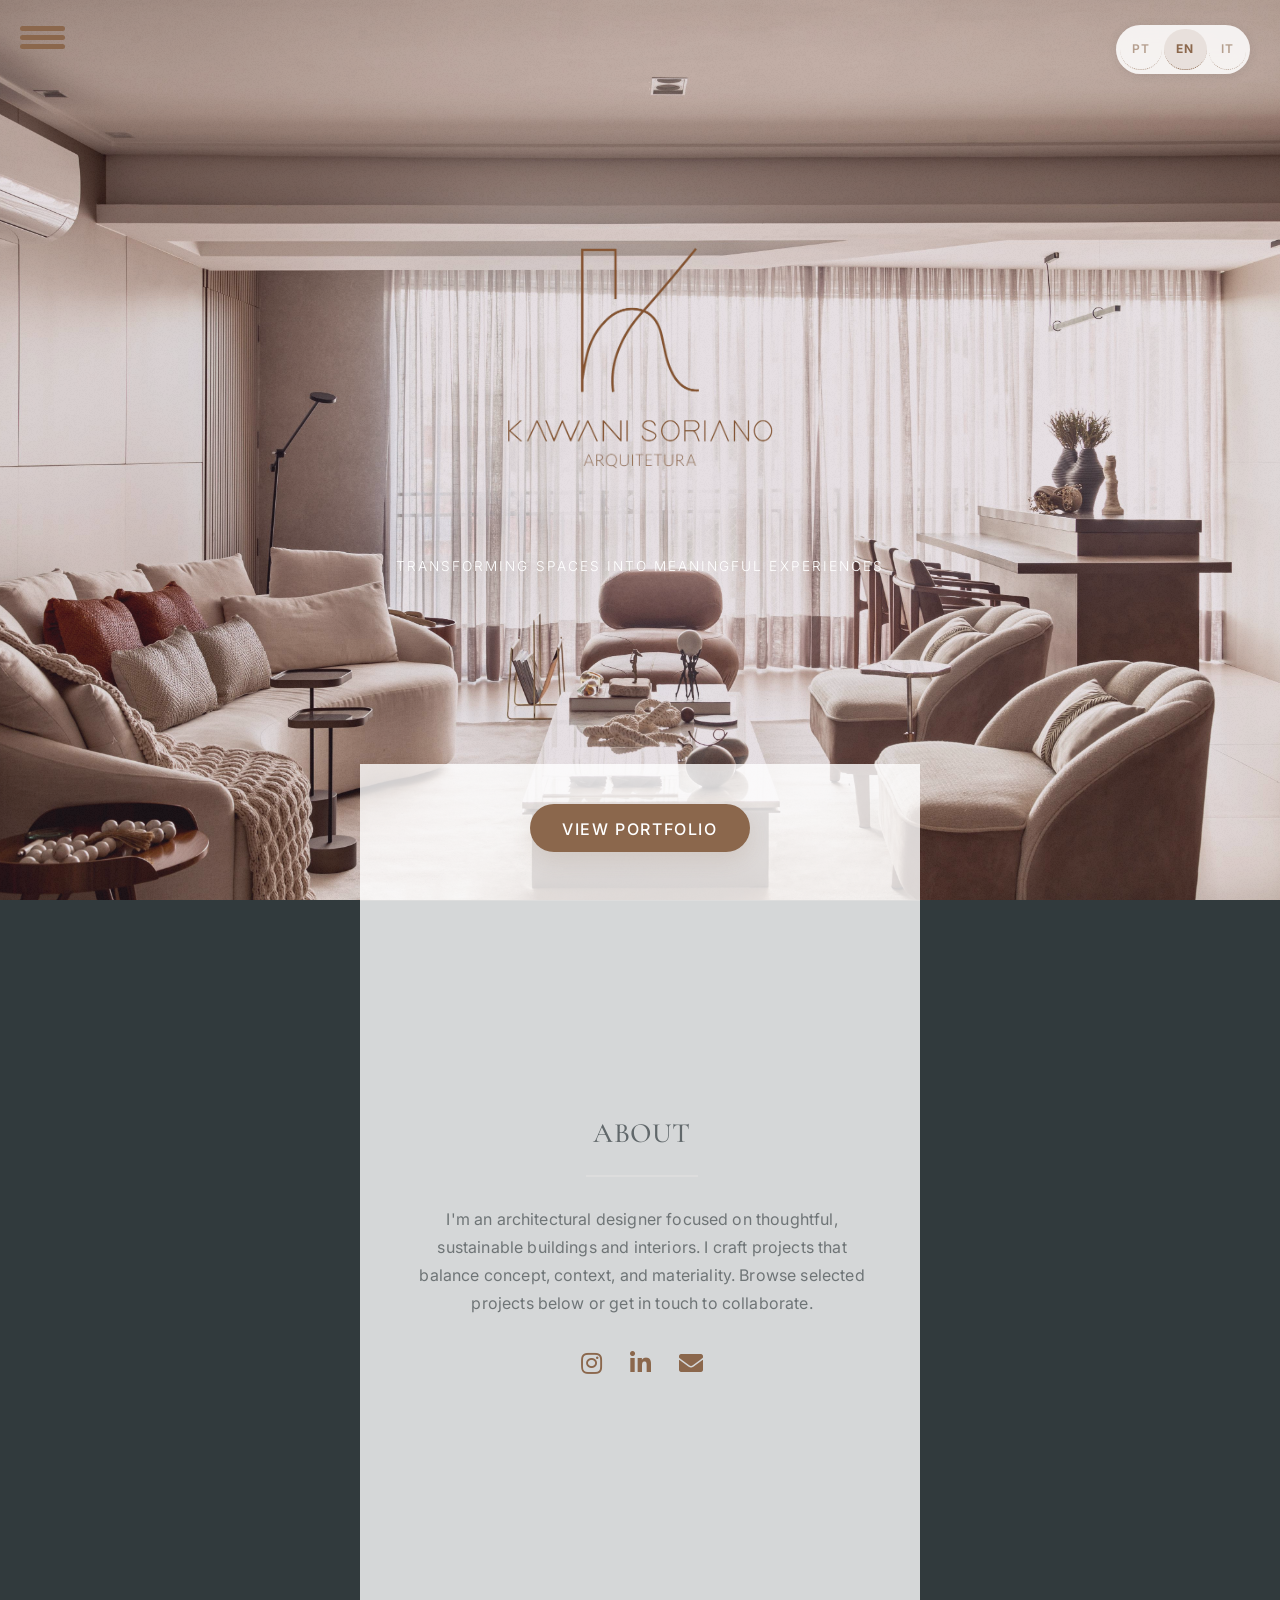
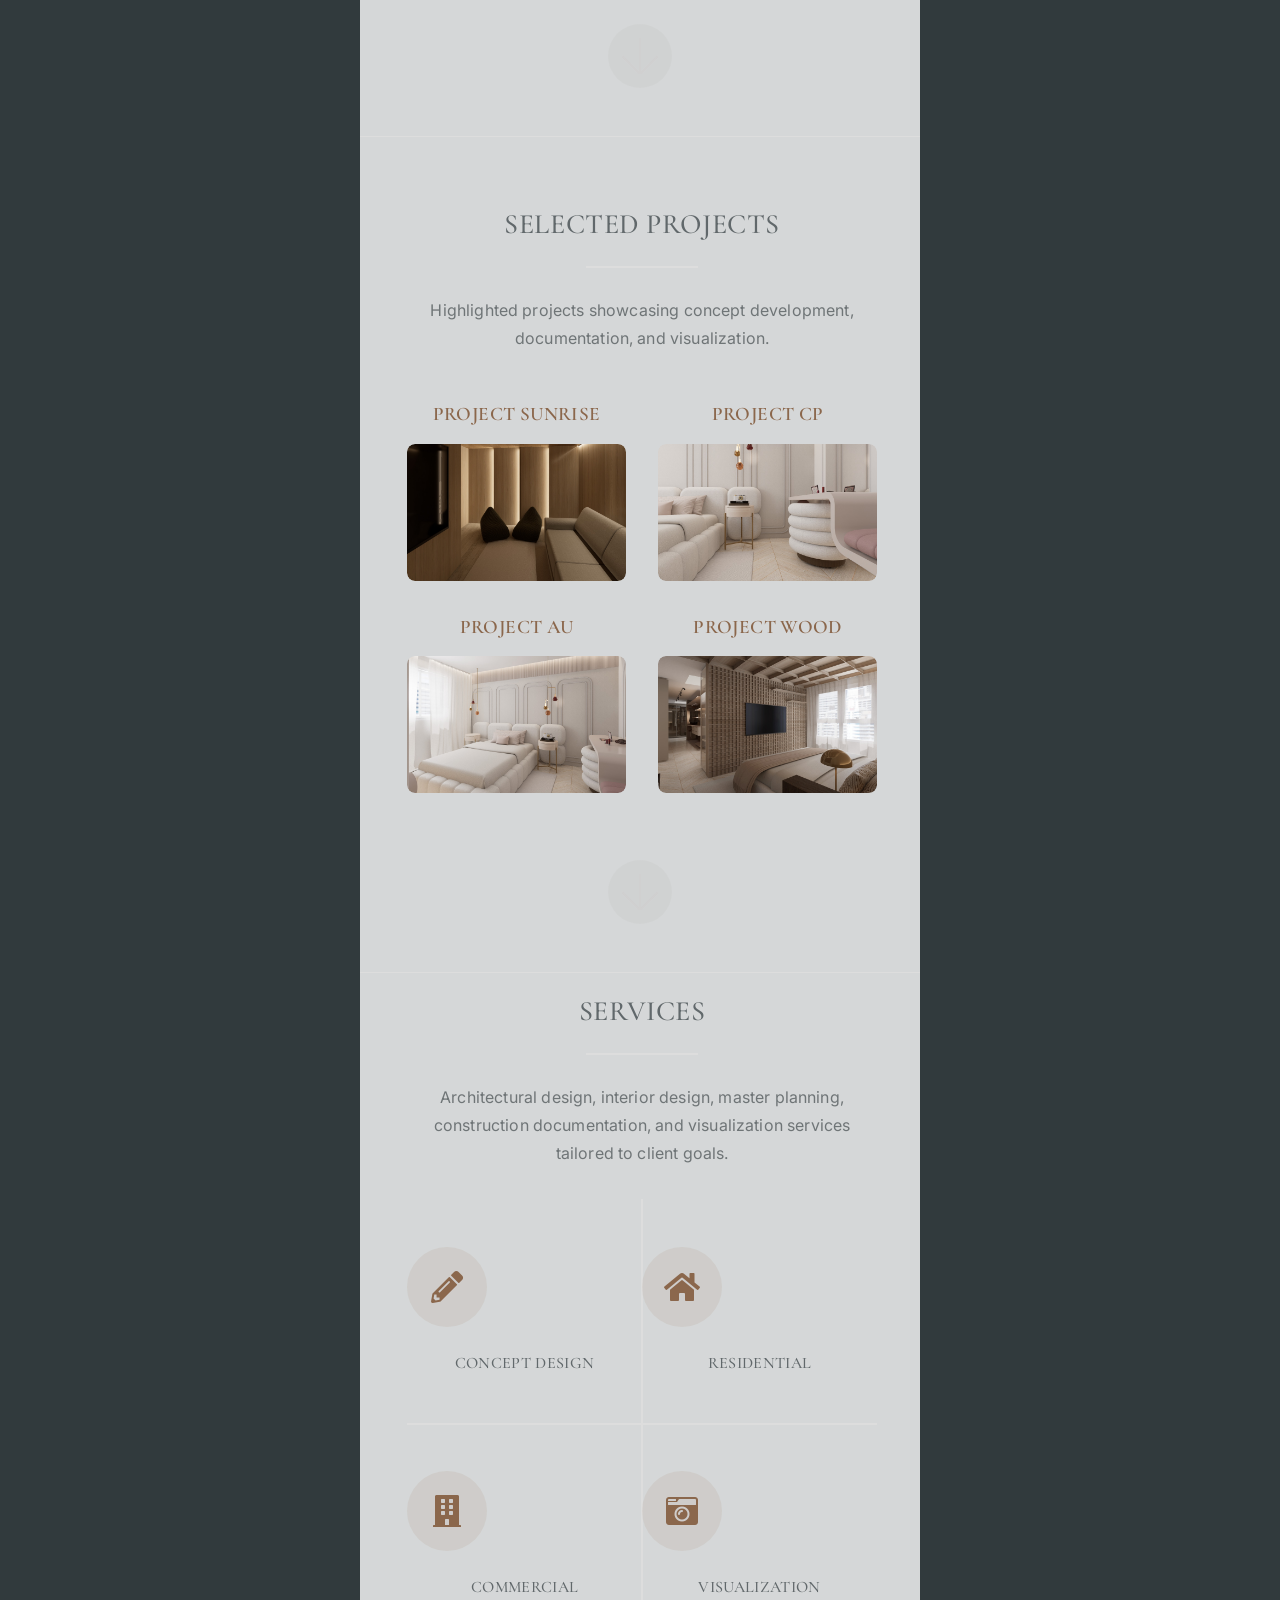
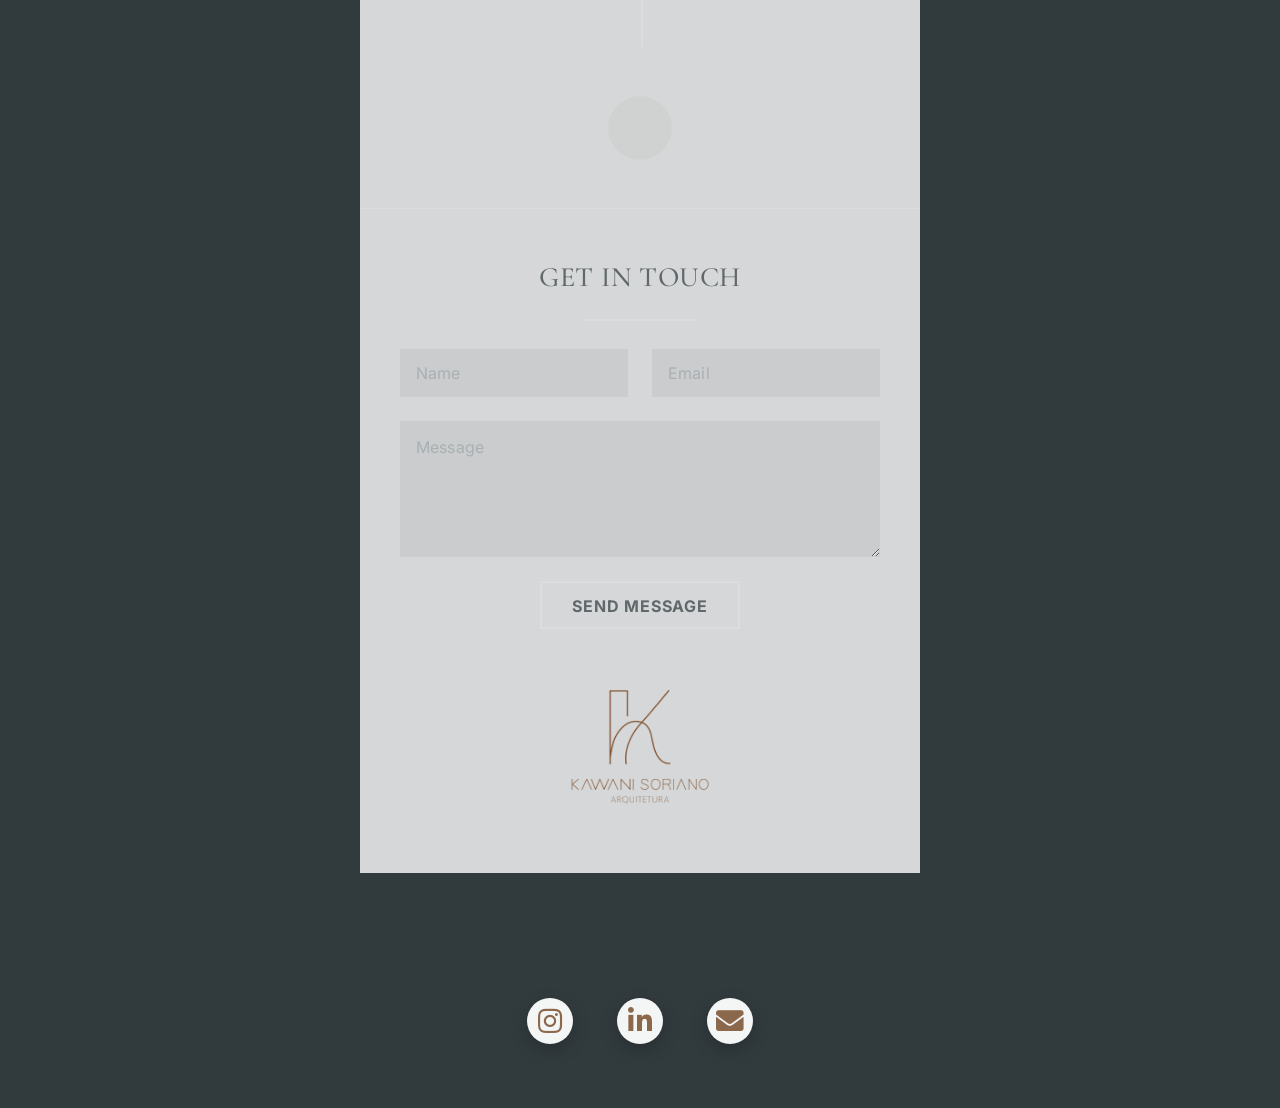
==== commit c4d747cf: "Update site content and styles" ====
--- a/index.html
+++ b/index.html
@@ -4,6 +4,9 @@
 	html5up.net | @ajlkn
 	Free for personal and commercial use under the CCA 3.0 license (html5up.net/license)
 -->
+
+<!-- DEPLOY TEST -->
+
 <html>
 	<head>
 		<title>Kawani S. — Architecture Portfolio</title>
--- a/assets/css/main.css
+++ b/assets/css/main.css
@@ -3234,10 +3234,14 @@
 	}
 
 	#menu-bar {
+		position: fixed;
+		top: 0;
+		left: 0;
 		width: 45px;
 		height: 40px;
 		margin: 30px 0 20px 20px;
 		cursor: pointer;
+		z-index: 10050;
 	}
 
 	.bar {
@@ -3432,6 +3436,7 @@
 	padding: 1.5em;
 	transform: translateY(100%);
 	transition: transform 0.4s ease;
+	pointer-events: none;
 }
 
 .project-card:hover .project-overlay {
@@ -3548,6 +3553,14 @@
 	background-color: rgba(0, 0, 0, 0.9);
 	overflow-y: auto;
 	animation: fadeIn 0.3s ease;
+}
+
+/* Hide language switcher when modal is open on mobile */
+@media screen and (max-width: 980px) {
+	.project-modal .language-switcher,
+	body:has(.project-modal[style*="display: block"]) .language-switcher {
+		display: none !important;
+	}
 }
 
 @keyframes fadeIn {
@@ -3755,118 +3768,52 @@
 	.project-overlay {
 		opacity: 1;
 	}
-	
+
 	.view-project {
 		font-size: 0.75em;
 		padding: 6px 16px;
 	}
 
-/* Enhanced Project Overlay - Full Visibility */
-.project-overlay {
-	position: absolute !important;
-	top: 0 !important;
-	bottom: 0 !important;
-	left: 0 !important;
-	right: 0 !important;
-	background: linear-gradient(to top, rgba(139, 103, 76, 0.95), rgba(139, 103, 76, 0.85)) !important;
-	color: white !important;
-	padding: 2em !important;
-	display: flex !important;
-	flex-direction: column !important;
-	justify-content: center !important;
-	align-items: center !important;
-	text-align: center !important;
-	opacity: 0 !important;
-	transition: opacity 0.4s ease !important;
-}
-
-.project-card:hover .project-overlay {
-	opacity: 1 !important;
-}
-
-.project-overlay p {
-	margin: 0 0 1.5em 0 !important;
-	font-size: 0.95em !important;
-	line-height: 1.7 !important;
-	color: rgba(255, 255, 255, 0.98) !important;
-	max-width: 90% !important;
-}
-
-.project-overlay .view-project {
-	margin-top: auto !important;
-}
-
-/* Mobile adjustments */
-@media screen and (max-width: 980px) {
-	.project-overlay {
-		opacity: 1 !important;
-		background: linear-gradient(to top, rgba(139, 103, 76, 0.9), rgba(139, 103, 76, 0.75)) !important;
-		padding: 1.5em !important;
-	}
-	
-	.project-overlay p {
-		font-size: 0.85em !important;
+	.project-title {
+		font-size: 1.1em;
+	}
+
+	.language-switcher {
+		top: 15px;
+		right: 15px;
+		gap: 1px;
+		padding: 3px;
+	}
+
+	.language-option {
+		padding: 6px 10px;
+		font-size: 0.75em;
 	}
 }
 
 @media screen and (max-width: 736px) {
-	.project-overlay {
-		padding: 1.2em !important;
-	}
-	
-	.project-overlay p {
-		font-size: 0.8em !important;
-		line-height: 1.6 !important;
-	}
-}
-
-/* Option 2: Minimal Overlay - Button Only */
-.project-overlay {
-	position: absolute !important;
-	top: 0 !important;
-	bottom: 0 !important;
-	left: 0 !important;
-	right: 0 !important;
-	background: rgba(139, 103, 76, 0.85) !important;
-	display: flex !important;
-	align-items: center !important;
-	justify-content: center !important;
-	opacity: 0 !important;
-	transition: opacity 0.3s ease !important;
-}
-
-.project-card:hover .project-overlay {
-	opacity: 1 !important;
-}
-
-.project-overlay p {
-	display: none !important;
-}
-
-.project-overlay .view-project {
-	background: #fff !important;
-	color: #8b674c !important;
-	padding: 12px 30px !important;
-	font-size: 0.9em !important;
-	border: 2px solid #fff !important;
-	margin: 0 !important;
-}
-
-.project-card:hover .view-project {
-	background: rgba(255, 255, 255, 0.95) !important;
-	transform: scale(1.05) !important;
-	box-shadow: 0 6px 20px rgba(0, 0, 0, 0.3) !important;
-}
-
-/* Mobile */
-@media screen and (max-width: 980px) {
-	.project-overlay {
-		opacity: 0.95 !important;
-		background: rgba(139, 103, 76, 0.75) !important;
-	}
-	
-	.project-overlay .view-project {
-		font-size: 0.8em !important;
-		padding: 10px 24px !important;
-	}
-}
+	.project-title {
+		font-size: 1em;
+		margin-bottom: 0.5em;
+	}
+
+	.view-project {
+		font-size: 0.7em;
+		padding: 5px 14px;
+	}
+
+	header.major > img.logo {
+		width: 200px !important;
+		max-width: 200px !important;
+	}
+
+	.language-switcher {
+		top: 12px;
+		right: 12px;
+	}
+
+	.language-option {
+		padding: 5px 8px;
+		font-size: 0.7em;
+	}
+}
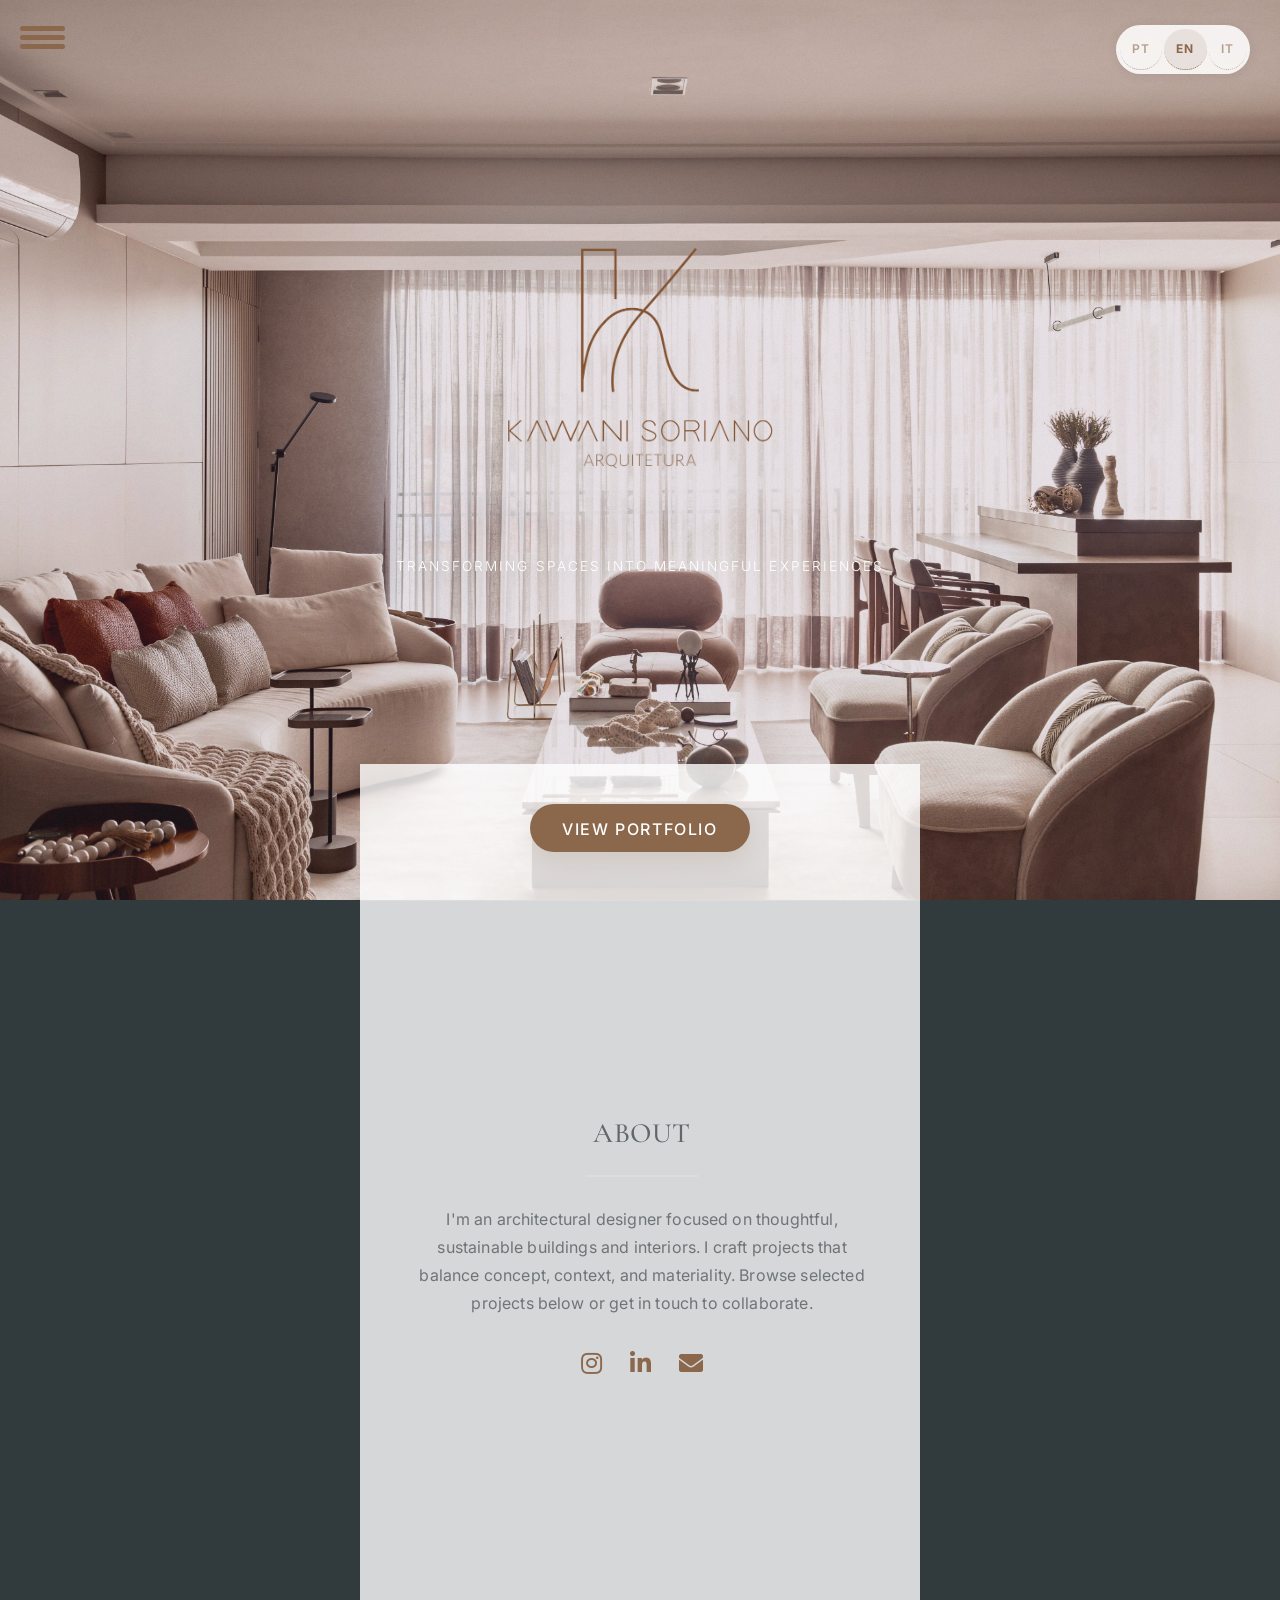
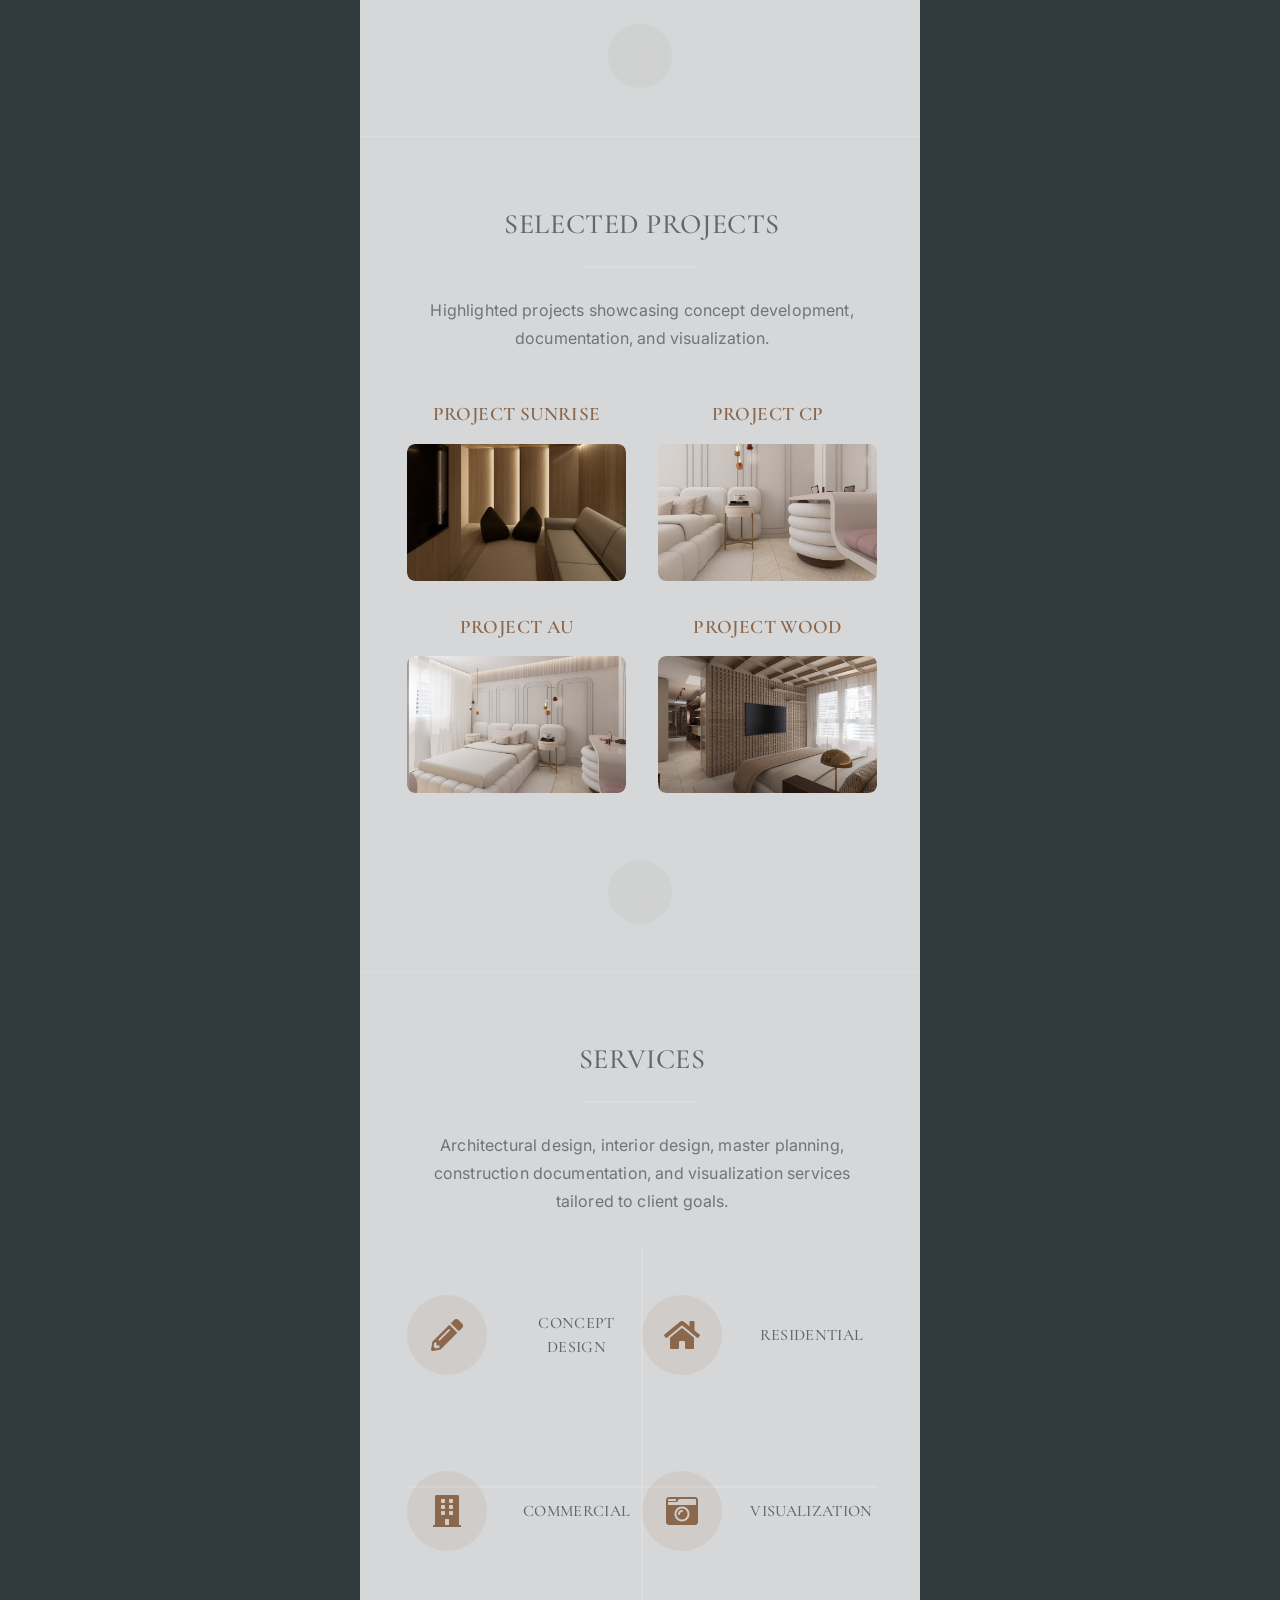
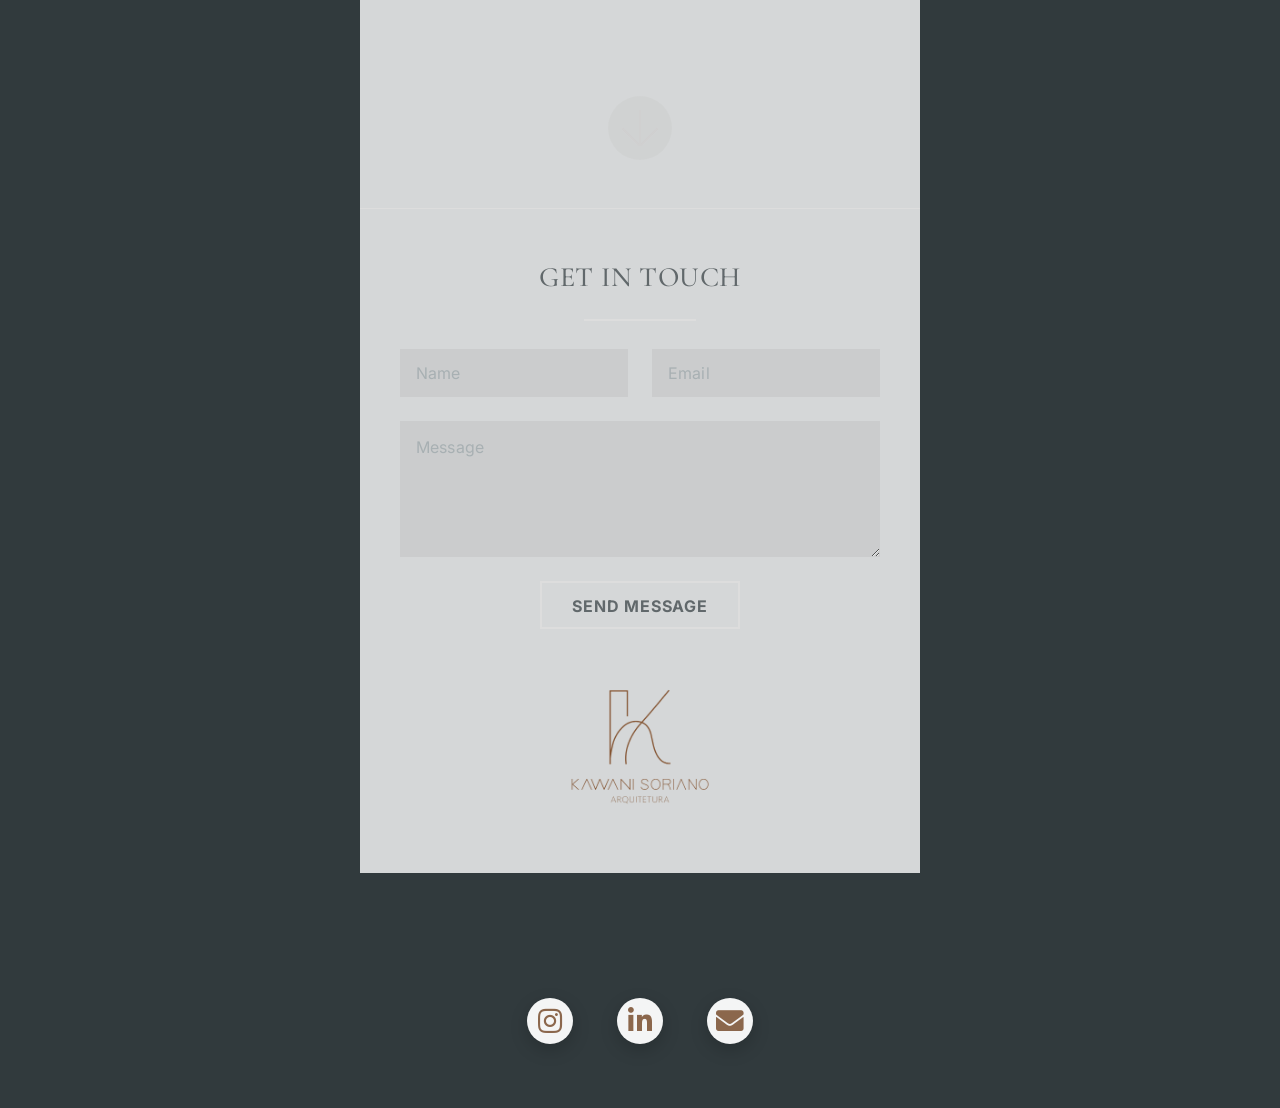
==== commit d936d6cf: "Fix modal positioning and animation issues - Changed modal content from fixed to relative positionin" ====
--- a/index.html
+++ b/index.html
@@ -93,7 +93,7 @@
 
 						<!-- Project Grid -->
 						<div class="project-grid">
-							<div class="project-card" onclick="openProjectModal('sunrise')">
+							<div class="project-card" onclick="openProjectModal('sunrise', event)">
 								<h3 class="project-title">Project Sunrise</h3>
 								<div class="project-image">
 									<img src="images/project-sunrise.jpeg" alt="Project Sunrise" />
@@ -103,7 +103,7 @@
 								</div>
 							</div>
 
-							<div class="project-card" onclick="openProjectModal('cp')">
+							<div class="project-card" onclick="openProjectModal('cp', event)">
 								<h3 class="project-title">Project CP</h3>
 								<div class="project-image">
 									<img src="images/project-cp.jpeg" alt="Project CP" />
@@ -113,7 +113,7 @@
 								</div>
 							</div>
 
-							<div class="project-card" onclick="openProjectModal('au')">
+							<div class="project-card" onclick="openProjectModal('au', event)">
 								<h3 class="project-title">Project AU</h3>
 								<div class="project-image">
 									<img src="images/project-au.jpeg" alt="Project AU" />
@@ -123,7 +123,7 @@
 								</div>
 							</div>
 
-							<div class="project-card" onclick="openProjectModal('wood')">
+							<div class="project-card" onclick="openProjectModal('wood', event)">
 								<h3 class="project-title">Project Wood</h3>
 								<div class="project-image">
 									<img src="images/project-wood.jpeg" alt="Project Wood" />
--- a/assets/css/main.css
+++ b/assets/css/main.css
@@ -2251,13 +2251,14 @@
 
 		.icon.major {
 			display: block;
-			margin: 0 0 1.5em 0;
+			margin: 0;
 			width: 80px;
 			height: 80px;
 			line-height: 80px;
 			border-radius: 50%;
 			background: rgba(134, 82, 48, 0.08);
 			transition: all 0.3s ease;
+			flex-shrink: 0;
 		}
 
 			.icon.major:before {
@@ -2395,14 +2396,17 @@
 	}
 
 		ul.icons-grid li {
-			display: block;
+			display: flex;
+			align-items: center;
 			float: left;
 			padding: 3em 0;
 			width: 50%;
+			gap: 1.5em;
 		}
 
 			ul.icons-grid li h3 {
 				margin: 0;
+				flex: 1;
 			}
 
 			ul.icons-grid li:nth-child(2n + 1) {
@@ -3005,15 +3009,19 @@
 
 		/* Main BG */
 
-			.main-bg {
+		/* Fix background for mobile performance */
+		html {
+			background-attachment: scroll, scroll;
+		}
+
+		.main-bg {
+			background-attachment: scroll, scroll;
+		}
+
+		/* Main */
+
+			.main .image.primary {
 				display: none;
-			}
-
-		/* Main */
-
-			.main .image.primary {
-				display: block;
-				margin: 0 0 4em 0;
 			}
 
 			.main .container {
@@ -3064,6 +3072,15 @@
 			h2 {
 				font-size: 1.35em;
 			}
+
+		/* Fix background for mobile performance */
+		html {
+			background-attachment: scroll, scroll;
+		}
+
+		.main-bg {
+			background-attachment: scroll, scroll;
+		}
 
 		/* Main */
 
@@ -3552,15 +3569,24 @@
 	height: 100%;
 	background-color: rgba(0, 0, 0, 0.9);
 	overflow-y: auto;
+	overflow-x: hidden;
 	animation: fadeIn 0.3s ease;
-}
-
-/* Hide language switcher when modal is open on mobile */
-@media screen and (max-width: 980px) {
-	.project-modal .language-switcher,
-	body:has(.project-modal[style*="display: block"]) .language-switcher {
-		display: none !important;
-	}
+	will-change: opacity;
+	padding: 20px 0;
+	-webkit-overflow-scrolling: touch;
+}
+
+/* Prevent body scroll when modal is open */
+body.modal-open {
+	overflow: hidden;
+}
+
+/* Hide language switcher and burger menu when modal is open */
+body.modal-open .language-switcher,
+body.modal-open #menu-bar,
+body.modal-open .nav,
+body.modal-open .menu-bg {
+	display: none !important;
 }
 
 @keyframes fadeIn {
@@ -3570,18 +3596,19 @@
 
 .modal-content {
 	position: relative;
+	margin: 0 auto;
 	background-color: #fff;
-	margin: 2% auto;
 	padding: 0;
 	width: 90%;
 	max-width: 1200px;
+	min-height: min-content;
 	border-radius: 8px;
 	box-shadow: 0 8px 40px rgba(0, 0, 0, 0.3);
 	animation: slideIn 0.3s ease;
 }
 
 @keyframes slideIn {
-	from { transform: translateY(-50px); opacity: 0; }
+	from { transform: translateY(-20px); opacity: 0; }
 	to { transform: translateY(0); opacity: 1; }
 }
 
@@ -3667,7 +3694,10 @@
 @media screen and (max-width: 980px) {
 	.modal-content {
 		width: 95%;
-		margin: 5% auto;
+	}
+
+	.project-modal {
+		padding: 10px 0;
 	}
 
 	.modal-body {
@@ -3701,8 +3731,11 @@
 @media screen and (max-width: 480px) {
 	.modal-content {
 		width: 100%;
-		margin: 0;
 		border-radius: 0;
+	}
+
+	.project-modal {
+		padding: 0;
 	}
 
 	.modal-body {
